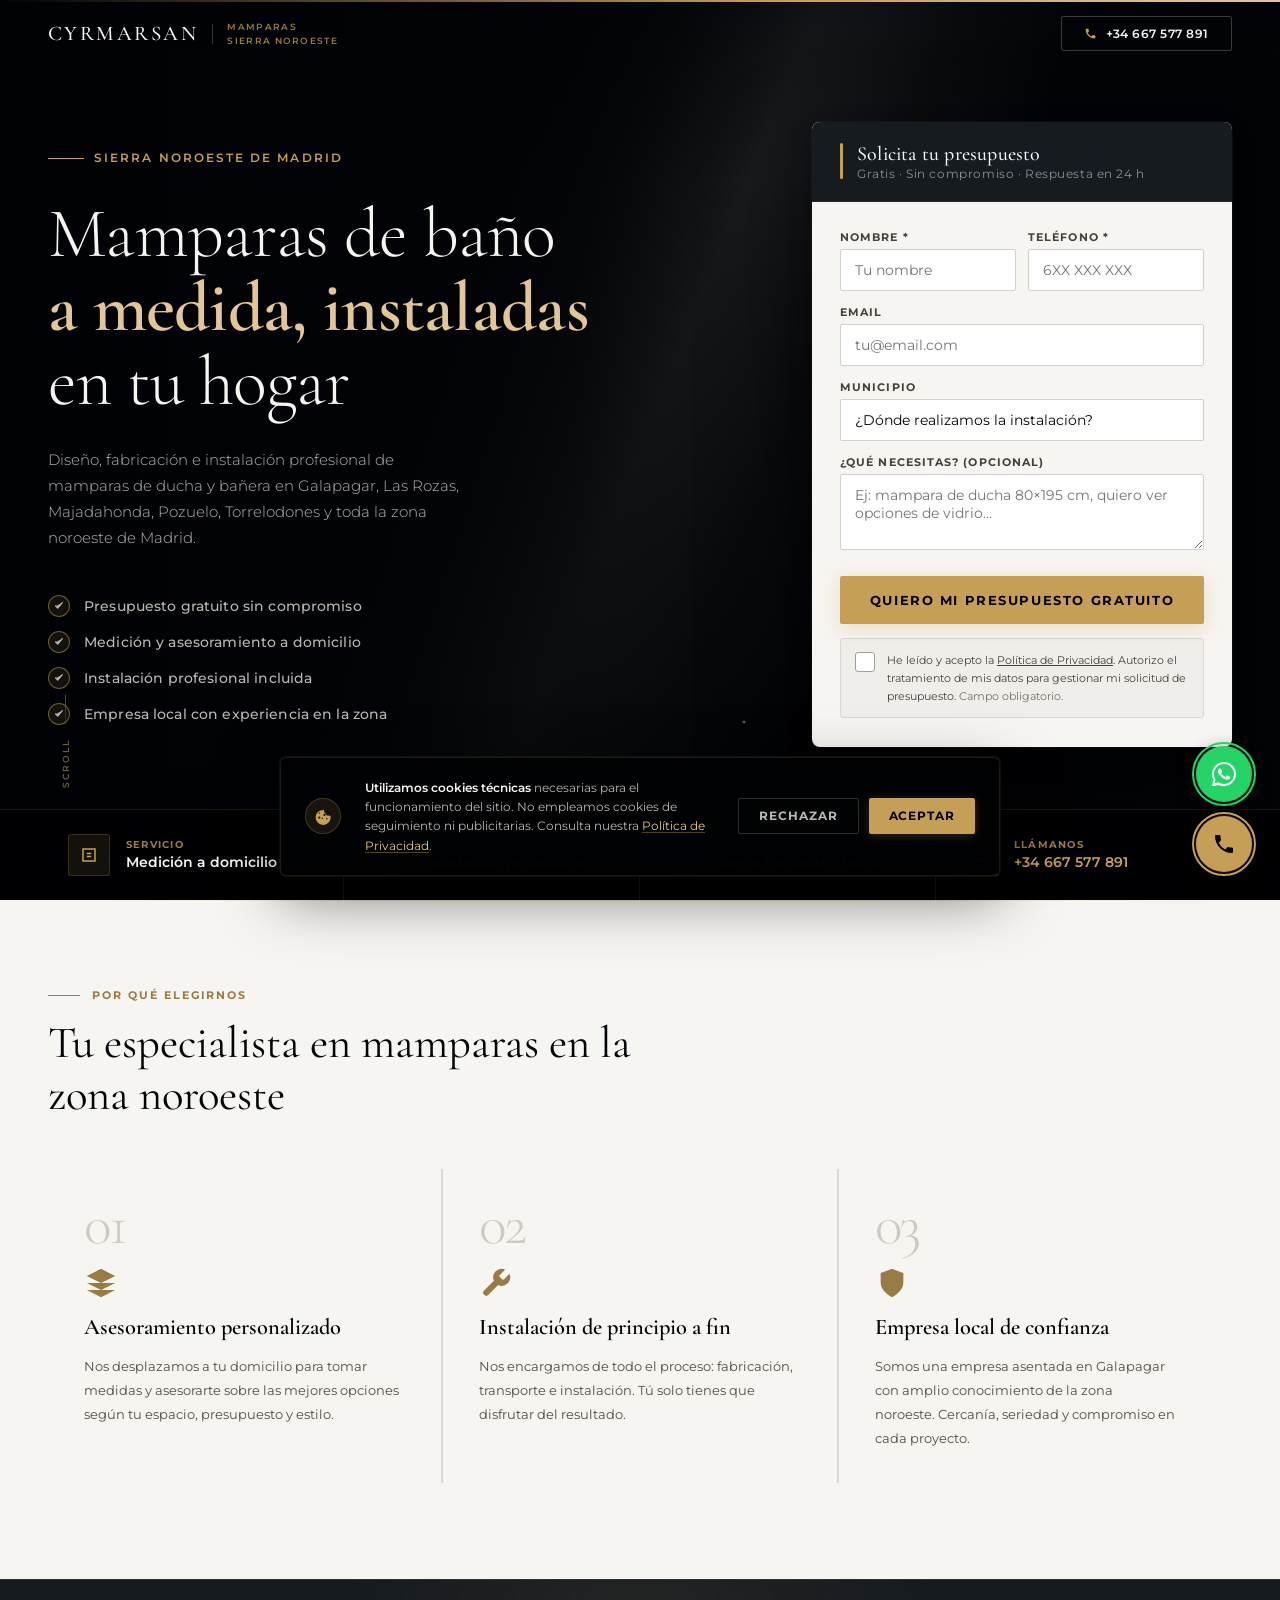
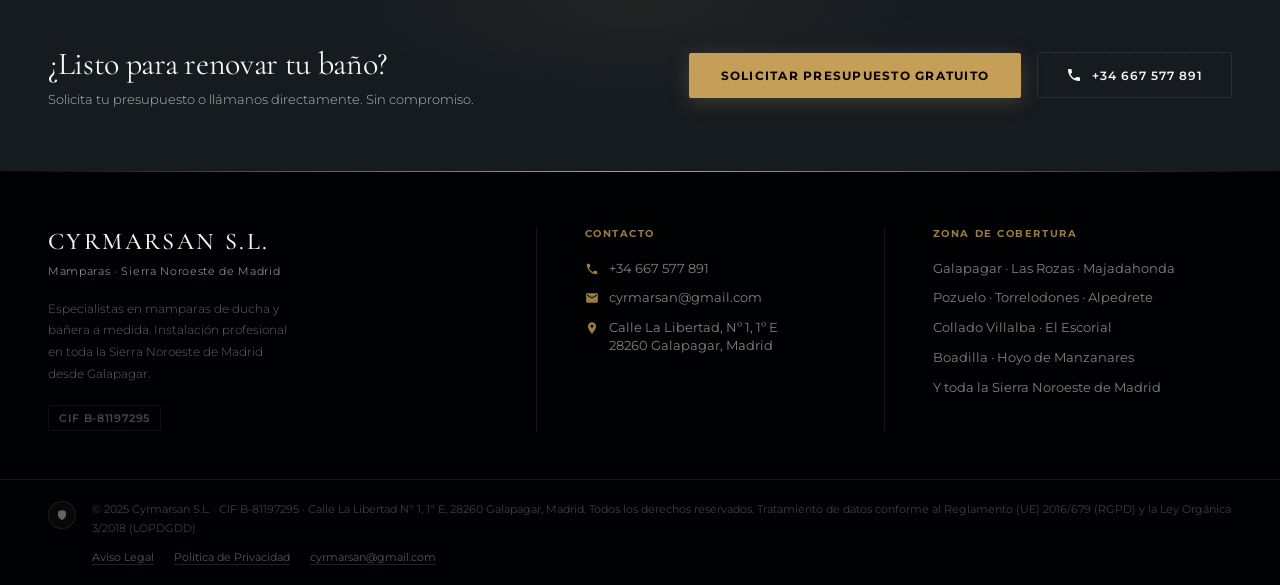
==== index.html @ c6d95125 "Setup GTM, GA4, gracias.html, SEO y RGPD" ====
<!DOCTYPE html>
<html lang="es">
<head>
  <meta charset="UTF-8" />
  <meta name="viewport" content="width=device-width, initial-scale=1.0" />
  <title>Mamparas Sierra Noroeste Madrid | Cyrmarsan S.L.</title>
  <meta name="description" content="Mamparas de ducha y baño a medida en la Sierra Noroeste de Madrid. Instalación profesional, presupuesto sin compromiso. Galapagar, Las Rozas, Majadahonda, Pozuelo." />
  <!-- Google Tag Manager -->
  <script>(function(w,d,s,l,i){w[l]=w[l]||[];w[l].push({'gtm.start':
  new Date().getTime(),event:'gtm.js'});var f=d.getElementsByTagName(s)[0],
  j=d.createElement(s),dl=l!='dataLayer'?'&l='+l:'';j.async=true;j.src=
  'https://www.googletagmanager.com/gtm.js?id='+i+dl;f.parentNode.insertBefore(j,f);
  })(window,document,'script','dataLayer','GTM-W7MDK8Z3');</script>
  <!-- End Google Tag Manager -->
  <link rel="preconnect" href="https://fonts.bunny.net" />
  <link href="https://fonts.bunny.net/css2?family=Cormorant+Garamond:wght@300;400;500;600;700&family=Montserrat:wght@300;400;500;600;700&display=swap" rel="stylesheet" />


  <style>
    *, *::before, *::after { box-sizing: border-box; margin: 0; padding: 0; }

    :root {
      --gold:       oklch(72% 0.10 80);
      --gold-light: oklch(84% 0.07 80);
      --gold-dim:   oklch(60% 0.08 80);
      --ink:        oklch(11% 0.012 250);
      --ink-mid:    oklch(22% 0.012 250);
      --cream:      oklch(97% 0.006 80);
      --muted:      oklch(78% 0.008 80);
      --line:       oklch(100% 0 0 / 0.09);
    }

    html { scroll-behavior: smooth; }

    body {
      font-family: 'Montserrat', sans-serif;
      background: var(--ink);
      color: var(--cream);
      min-height: 100vh;
      -webkit-font-smoothing: antialiased;
    }

    /* ─────────────────────────────
       HERO
    ───────────────────────────── */
    .hero {
      position: relative;
      min-height: 100vh;
      display: flex;
      flex-direction: column;
    }

    .hero-bg {
      position: absolute;
      inset: 0;
      background-image: url('https://images.unsplash.com/photo-1584622650111-993a426fbf0a?w=1920&q=90&auto=format&fit=crop');
      background-size: cover;
      background-position: center center;
      z-index: 0;
      animation: kenBurns 24s ease-in-out infinite alternate;
    }

    @keyframes kenBurns {
      0%   { transform: scale(1.10) translate(-2%, 1%); }
      50%  { transform: scale(1.14) translate(1.5%, -1.5%); }
      100% { transform: scale(1.07) translate(2%, 2%); }
    }

    /* Light sweep: sunlight catching glass */
    .hero-bg::after {
      content: '';
      position: absolute;
      inset: -20%;
      background: linear-gradient(
        112deg,
        transparent 0%,
        transparent 38%,
        oklch(98% 0.005 80 / 0.06) 44%,
        oklch(98% 0.005 80 / 0.20) 50%,
        oklch(98% 0.005 80 / 0.06) 56%,
        transparent 62%,
        transparent 100%
      );
      animation: lightSweep 9s cubic-bezier(0.4, 0, 0.6, 1) infinite;
      pointer-events: none;
    }

    @keyframes lightSweep {
      0%   { transform: translateX(-100%); opacity: 0; }
      8%   { opacity: 1; }
      65%  { opacity: 1; }
      85%  { transform: translateX(140%); opacity: 0; }
      100% { transform: translateX(140%); opacity: 0; }
    }

    .hero-overlay {
      position: absolute;
      inset: 0;
      background:
        linear-gradient(to right,
          oklch(8% 0.02 250 / 0.96) 0%,
          oklch(8% 0.02 250 / 0.78) 45%,
          oklch(8% 0.02 250 / 0.25) 75%,
          oklch(8% 0.02 250 / 0.10) 100%
        ),
        linear-gradient(to bottom,
          oklch(8% 0.02 250 / 0.40) 0%,
          transparent 20%,
          transparent 75%,
          oklch(8% 0.02 250 / 0.70) 100%
        );
      z-index: 1;
    }

    /* Shimmer particles — water/glass light dots */
    .hero-particles {
      position: absolute;
      inset: 0;
      z-index: 2;
      pointer-events: none;
      overflow: hidden;
    }

    .p {
      position: absolute;
      border-radius: 50%;
      background: radial-gradient(circle, oklch(92% 0.05 80 / 0.6) 0%, transparent 70%);
      animation: floatParticle var(--d) ease-in-out var(--dl) infinite;
    }

    @keyframes floatParticle {
      0%   { transform: translateY(20px) scale(0.5); opacity: 0; }
      25%  { opacity: 0.8; }
      75%  { opacity: 0.4; }
      100% { transform: translateY(-60px) scale(1.3); opacity: 0; }
    }

    /* Animated gold accent line top */
    .hero::before {
      content: '';
      position: absolute;
      top: 0; left: 0; right: 0;
      height: 2px;
      background: linear-gradient(to right, transparent, var(--gold) 30%, var(--gold-light) 50%, var(--gold) 70%, transparent);
      background-size: 200% 100%;
      z-index: 10;
      animation: goldShimmer 4s ease-in-out infinite;
    }

    @keyframes goldShimmer {
      0%   { background-position: 100% 0; }
      100% { background-position: -100% 0; }
    }

    .hero-main {
      position: relative;
      z-index: 2;
      flex: 1;
      display: flex;
      align-items: center;
      max-width: 1280px;
      width: 100%;
      margin: 0 auto;
      padding: 120px 48px 60px;
      gap: 72px;
    }

    /* ── LEFT COPY ── */
    .hero-copy { flex: 1; min-width: 0; }

    .eyebrow {
      display: inline-flex;
      align-items: center;
      gap: 10px;
      margin-bottom: 32px;
    }

    .eyebrow-line {
      width: 36px;
      height: 1px;
      background: var(--gold);
    }

    .eyebrow-text {
      font-size: 0.72rem;
      font-weight: 600;
      letter-spacing: 0.18em;
      text-transform: uppercase;
      color: var(--gold);
    }

    .hero-title {
      font-family: 'Cormorant Garamond', Georgia, serif;
      font-size: clamp(2.8rem, 5.5vw, 4.8rem);
      font-weight: 300;
      line-height: 1.05;
      letter-spacing: -0.01em;
      margin-bottom: 28px;
      text-wrap: pretty;
    }

    .hero-title strong {
      font-weight: 600;
      display: block;
      color: var(--gold-light);
    }

    .hero-subtitle {
      font-size: 0.93rem;
      font-weight: 300;
      color: var(--muted);
      line-height: 1.75;
      max-width: 420px;
      margin-bottom: 44px;
      text-wrap: pretty;
    }

    .hero-features {
      list-style: none;
      display: flex;
      flex-direction: column;
      gap: 14px;
    }

    .hero-features li {
      display: flex;
      align-items: center;
      gap: 14px;
      font-size: 0.85rem;
      font-weight: 500;
      color: var(--muted);
      letter-spacing: 0.01em;
    }

    .feature-mark {
      width: 22px; height: 22px;
      border-radius: 50%;
      border: 1px solid oklch(72% 0.10 80 / 0.5);
      background: oklch(72% 0.10 80 / 0.1);
      display: flex; align-items: center; justify-content: center;
      flex-shrink: 0;
    }

    .feature-mark svg {
      width: 10px; height: 10px;
      fill: var(--gold);
    }

    /* ── FORM CARD ── */
    .form-wrap {
      width: 420px;
      flex-shrink: 0;
    }

    .form-card {
      background: var(--cream);
      border-radius: 8px;
      color: var(--ink);
      overflow: hidden;
      box-shadow:
        0 0 0 1px oklch(50% 0 0 / 0.08),
        0 40px 100px oklch(0% 0 0 / 0.55),
        0 8px 24px oklch(0% 0 0 / 0.25);
    }

    .form-header {
      background: var(--ink-mid);
      padding: 20px 28px;
      border-bottom: 1px solid oklch(100% 0 0 / 0.08);
      display: flex;
      align-items: center;
      gap: 14px;
    }

    .form-header-accent {
      width: 3px;
      height: 36px;
      background: var(--gold);
      border-radius: 2px;
      flex-shrink: 0;
    }

    .form-header-text {}

    .form-card-title {
      font-family: 'Cormorant Garamond', serif;
      font-size: 1.25rem;
      font-weight: 500;
      color: var(--cream);
      letter-spacing: 0.01em;
    }

    .form-card-sub {
      font-size: 0.72rem;
      color: oklch(65% 0.01 80);
      font-weight: 400;
      letter-spacing: 0.05em;
      margin-top: 1px;
    }

    .form-body { padding: 28px 28px 24px; }

    .form-group { margin-bottom: 14px; }

    label {
      display: block;
      font-size: 0.68rem;
      font-weight: 700;
      color: oklch(38% 0.01 80);
      margin-bottom: 5px;
      letter-spacing: 0.1em;
      text-transform: uppercase;
    }

    input, select, textarea {
      width: 100%;
      padding: 11px 14px;
      border: 1px solid oklch(86% 0.005 80);
      border-radius: 2px;
      font-family: 'Montserrat', sans-serif;
      font-size: 0.88rem;
      color: var(--ink);
      background: #fff;
      transition: border-color 0.2s, box-shadow 0.2s;
      outline: none;
      -webkit-appearance: none;
    }

    input:focus, select:focus, textarea:focus {
      border-color: var(--gold-dim);
      box-shadow: 0 0 0 3px oklch(72% 0.10 80 / 0.12);
    }

    textarea { resize: vertical; min-height: 76px; }

    .form-row {
      display: grid;
      grid-template-columns: 1fr 1fr;
      gap: 12px;
    }

    .btn-submit {
      width: 100%;
      padding: 16px 24px;
      background: var(--gold);
      color: oklch(10% 0.02 80);
      font-family: 'Montserrat', sans-serif;
      font-size: 0.82rem;
      font-weight: 700;
      letter-spacing: 0.12em;
      text-transform: uppercase;
      border: none;
      border-radius: 2px;
      cursor: pointer;
      margin-top: 8px;
      transition: background 0.2s, transform 0.15s, box-shadow 0.2s;
      box-shadow: 0 4px 20px oklch(72% 0.10 80 / 0.30);
    }

    .btn-submit:hover {
      background: var(--gold-light);
      transform: translateY(-1px);
      box-shadow: 0 8px 32px oklch(72% 0.10 80 / 0.4);
    }

    .btn-submit:active { transform: none; }

    .form-legal {
      font-size: 0.67rem;
      color: oklch(55% 0.005 80);
      margin-top: 12px;
      line-height: 1.55;
      text-align: center;
    }

    .form-legal a { color: oklch(45% 0.01 80); text-decoration: underline; }

    /* Success state */
    .form-success { display: none; text-align: center; padding: 40px 20px; }
    .form-success.visible { display: block; }
    .form-form.hidden { display: none; }

    .success-icon {
      width: 52px; height: 52px;
      border-radius: 50%;
      background: oklch(72% 0.10 80 / 0.12);
      border: 1px solid var(--gold-dim);
      display: flex; align-items: center; justify-content: center;
      margin: 0 auto 16px;
      color: var(--gold);
      font-size: 22px;
    }

    .success-title {
      font-family: 'Cormorant Garamond', serif;
      font-size: 1.4rem;
      font-weight: 600;
      color: var(--ink);
      margin-bottom: 8px;
    }

    .success-body {
      font-size: 0.82rem;
      color: oklch(42% 0.01 80);
      line-height: 1.7;
    }

    /* ─────────────────────────────
       TRUST BAR
    ───────────────────────────── */
    .trust-bar {
      position: relative;
      z-index: 2;
      width: 100%;
      background: oklch(7% 0.015 250 / 0.92);
      border-top: 1px solid var(--line);
      backdrop-filter: blur(20px);
      -webkit-backdrop-filter: blur(20px);
    }

    .trust-inner {
      max-width: 1280px;
      margin: 0 auto;
      padding: 0 48px;
      display: grid;
      grid-template-columns: repeat(4, 1fr);
    }

    .trust-item {
      display: flex;
      align-items: center;
      gap: 16px;
      padding: 24px 20px;
      border-right: 1px solid var(--line);
      text-decoration: none;
      transition: background 0.25s;
      cursor: default;
    }

    a.trust-item { cursor: pointer; }
    .trust-item:last-child { border-right: none; }
    .trust-item:hover { background: oklch(100% 0 0 / 0.03); }

    .trust-icon-wrap {
      width: 42px; height: 42px;
      border-radius: 3px;
      background: oklch(72% 0.10 80 / 0.10);
      border: 1px solid oklch(72% 0.10 80 / 0.22);
      display: flex; align-items: center; justify-content: center;
      flex-shrink: 0;
    }

    .trust-icon-wrap svg { width: 18px; height: 18px; fill: var(--gold); }

    .trust-label {
      font-size: 0.65rem;
      font-weight: 700;
      letter-spacing: 0.12em;
      text-transform: uppercase;
      color: var(--gold-dim);
      margin-bottom: 3px;
    }

    .trust-value {
      font-size: 0.85rem;
      font-weight: 600;
      color: var(--cream);
      line-height: 1.3;
    }

    /* ─────────────────────────────
       WHY US SECTION
    ───────────────────────────── */
    .why {
      background: var(--cream);
      color: var(--ink);
      padding: 88px 48px 96px;
      position: relative;
    }

    .why::before {
      content: '';
      position: absolute;
      top: 0; left: 48px; right: 48px;
      height: 1px;
      background: linear-gradient(to right, transparent, oklch(72% 0.10 80 / 0.25) 30%, oklch(72% 0.10 80 / 0.25) 70%, transparent);
    }

    .why-inner {
      max-width: 1280px;
      margin: 0 auto;
    }

    .section-eyebrow {
      display: flex;
      align-items: center;
      gap: 12px;
      margin-bottom: 16px;
    }

    .section-eyebrow-line { width: 32px; height: 1px; background: var(--gold-dim); }

    .section-eyebrow-text {
      font-size: 0.68rem;
      font-weight: 700;
      letter-spacing: 0.18em;
      text-transform: uppercase;
      color: var(--gold-dim);
    }

    .section-title {
      font-family: 'Cormorant Garamond', serif;
      font-size: clamp(2rem, 3.5vw, 3rem);
      font-weight: 400;
      line-height: 1.15;
      color: var(--ink);
      max-width: 700px;
      margin-bottom: 48px;
      text-wrap: pretty;
    }

    .why-grid {
      display: grid;
      grid-template-columns: repeat(3, 1fr);
      gap: 2px;
      background: oklch(88% 0.005 80);
    }

    .why-card {
      background: var(--cream);
      padding: 40px 36px;
      transition: background 0.25s;
    }

    .why-card {
      background: var(--cream); padding: 32px 36px;
      transition: background 0.3s, transform 0.3s;
      position: relative; overflow: hidden;
    }

    .why-card::after {
      content: '';
      position: absolute; bottom: 0; left: 0; right: 0;
      height: 2px;
      background: linear-gradient(to right, var(--gold-dim), var(--gold));
      transform: scaleX(0);
      transform-origin: left;
      transition: transform 0.45s cubic-bezier(0.25, 0.46, 0.45, 0.94);
    }

    .why-card:hover::after { transform: scaleX(1); }
    .why-card:hover { background: oklch(98% 0.004 80); transform: translateY(-3px); }

    .why-number {
      font-family: 'Cormorant Garamond', serif;
      font-size: 3.6rem;
      font-weight: 300;
      color: oklch(84% 0.008 80);
      line-height: 0.85;
      margin-bottom: 16px;
      letter-spacing: -0.04em;
    }

    .why-card-icon {
      width: 34px; height: 34px;
      margin-bottom: 14px;
    }

    .why-card-icon svg { width: 100%; height: 100%; fill: var(--gold-dim); }

    .why-card-title {
      font-family: 'Cormorant Garamond', serif;
      font-size: 1.4rem;
      font-weight: 600;
      color: var(--ink);
      margin-bottom: 14px;
      line-height: 1.15;
    }

    .why-card-body {
      font-size: 0.84rem;
      font-weight: 400;
      color: oklch(42% 0.01 80);
      line-height: 1.8;
      text-wrap: pretty;
    }

    /* ─────────────────────────────
       CTA STRIP
    ───────────────────────────── */
    .cta-strip {
      background: var(--ink-mid);
      border-top: 1px solid var(--line);
      padding: 64px 48px;
      position: relative;
      overflow: hidden;
    }

    /* Subtle gold glow behind the section */
    .cta-strip::before {
      content: '';
      position: absolute;
      top: -80px; left: 50%;
      transform: translateX(-50%);
      width: 600px; height: 200px;
      background: radial-gradient(ellipse, oklch(72% 0.10 80 / 0.07) 0%, transparent 70%);
      pointer-events: none;
    }

    .cta-strip::after {
      content: '';
      position: absolute;
      inset: 0;
      background-image: radial-gradient(oklch(100% 0 0 / 0.028) 1px, transparent 1px);
      background-size: 28px 28px;
      pointer-events: none;
      z-index: 0;
    }

    .cta-strip-inner {
      position: relative; z-index: 1;
      max-width: 1280px;
      margin: 0 auto;
      display: flex;
      align-items: center;
      justify-content: space-between;
      gap: 40px;
      flex-wrap: wrap;
    }

    .cta-strip-text {}

    .cta-strip-title {
      font-family: 'Cormorant Garamond', serif;
      font-size: clamp(1.8rem, 2.5vw, 2.4rem);
      font-weight: 400;
      color: var(--cream);
      margin-bottom: 8px;
      letter-spacing: -0.01em;
    }

    .cta-strip-sub {
      font-size: 0.84rem;
      color: var(--muted);
      font-weight: 300;
    }

    .cta-strip-actions {
      display: flex;
      gap: 16px;
      flex-wrap: wrap;
      align-items: center;
    }

    .btn-primary {
      display: inline-flex;
      align-items: center;
      gap: 10px;
      padding: 15px 32px;
      background: var(--gold);
      color: oklch(10% 0.02 80);
      font-family: 'Montserrat', sans-serif;
      font-size: 0.78rem;
      font-weight: 700;
      letter-spacing: 0.1em;
      text-transform: uppercase;
      text-decoration: none;
      border-radius: 2px;
      transition: background 0.2s, transform 0.15s;
      box-shadow: 0 4px 20px oklch(72% 0.10 80 / 0.25);
    }

    .btn-primary:hover { background: var(--gold-light); transform: translateY(-1px); }

    .btn-ghost {
      display: inline-flex;
      align-items: center;
      gap: 10px;
      padding: 14px 28px;
      background: transparent;
      color: var(--cream);
      font-family: 'Montserrat', sans-serif;
      font-size: 0.78rem;
      font-weight: 600;
      letter-spacing: 0.08em;
      text-transform: uppercase;
      text-decoration: none;
      border: 1px solid var(--line);
      border-radius: 2px;
      transition: border-color 0.2s, color 0.2s;
    }

    .btn-ghost:hover { border-color: var(--gold-dim); color: var(--gold-light); }

    /* ─────────────────────────────
       FOOTER
    ───────────────────────────── */
    footer {
      background: oklch(6.5% 0.012 250);
      position: relative;
      overflow: hidden;
    }

    /* Gold top border */
    footer::before {
      content: '';
      position: absolute;
      top: 0; left: 0; right: 0;
      height: 1px;
      background: linear-gradient(to right,
        transparent 0%,
        oklch(72% 0.10 80 / 0.5) 20%,
        oklch(84% 0.07 80 / 0.8) 50%,
        oklch(72% 0.10 80 / 0.5) 80%,
        transparent 100%
      );
    }

    .footer-inner {
      max-width: 1280px;
      margin: 0 auto;
      position: relative;
    }

    /* Main footer body: 3 columns */
    .footer-main {
      display: grid;
      grid-template-columns: 1.4fr 1fr 1fr;
      gap: 0;
      padding: 56px 48px 48px;
      border-bottom: 1px solid var(--line);
    }

    .footer-col {
      padding-right: 48px;
    }

    .footer-col:last-child { padding-right: 0; }

    .footer-col + .footer-col {
      padding-left: 48px;
      border-left: 1px solid var(--line);
    }

    .footer-logo {
      font-family: 'Cormorant Garamond', serif;
      font-size: 1.5rem;
      font-weight: 500;
      color: var(--cream);
      letter-spacing: 0.1em;
      text-transform: uppercase;
      margin-bottom: 8px;
    }

    .footer-tagline {
      font-size: 0.71rem;
      color: var(--muted);
      font-weight: 300;
      letter-spacing: 0.06em;
      margin-bottom: 20px;
    }

    .footer-desc {
      font-size: 0.78rem;
      color: oklch(50% 0.006 80);
      font-weight: 300;
      line-height: 1.75;
      text-wrap: pretty;
      max-width: 260px;
    }

    .footer-col-label {
      font-size: 0.65rem;
      font-weight: 700;
      letter-spacing: 0.15em;
      text-transform: uppercase;
      color: var(--gold-dim);
      margin-bottom: 20px;
    }

    .footer-contact-list {
      list-style: none;
      display: flex;
      flex-direction: column;
      gap: 12px;
    }

    .footer-contact-list li {
      display: flex;
      align-items: flex-start;
      gap: 10px;
    }

    .footer-contact-list svg {
      width: 14px; height: 14px;
      fill: var(--gold-dim);
      flex-shrink: 0;
      margin-top: 2px;
    }

    .footer-contact-list a,
    .footer-contact-list span {
      font-size: 0.8rem;
      color: oklch(60% 0.006 80);
      text-decoration: none;
      font-weight: 400;
      transition: color 0.2s;
      line-height: 1.4;
    }

    .footer-contact-list a:hover { color: var(--gold-light); }

    .footer-cif {
      margin-top: 20px;
      display: inline-block;
      font-size: 0.68rem;
      font-weight: 600;
      letter-spacing: 0.06em;
      color: oklch(40% 0.005 80);
      padding: 5px 10px;
      border: 1px solid oklch(100% 0 0 / 0.06);
      border-radius: 2px;
    }

    /* Legal bar */
    .footer-legal-bar {
      padding: 20px 48px;
      display: flex;
      align-items: flex-start;
      gap: 16px;
    }

    .footer-legal-icon {
      width: 28px; height: 28px;
      border-radius: 50%;
      border: 1px solid oklch(100% 0 0 / 0.08);
      background: oklch(100% 0 0 / 0.03);
      display: flex; align-items: center; justify-content: center;
      flex-shrink: 0;
      margin-top: 1px;
    }

    .footer-legal-icon svg { width: 12px; height: 12px; fill: oklch(50% 0.005 80); }

    .footer-legal {
      font-size: 0.68rem;
      color: oklch(37% 0.005 80);
      line-height: 1.75;
      flex: 1;
    }

    .footer-legal a { color: oklch(48% 0.006 80); text-decoration: none; border-bottom: 1px solid oklch(100% 0 0 / 0.12); transition: color 0.2s, border-color 0.2s; }
    .footer-legal a:hover { color: var(--gold-dim); border-color: oklch(72% 0.10 80 / 0.3); }

    /* ── SCROLL REVEAL ── */
    .reveal {
      opacity: 0;
      transform: translateY(24px);
      transition: opacity 0.65s ease, transform 0.65s ease;
    }
    .reveal.visible { opacity: 1; transform: none; }

    /* ─────────────────────────────
       FLOATING BUTTONS
    ───────────────────────────── */
    .fab-group {
      position: fixed;
      bottom: 28px;
      right: 28px;
      display: flex;
      flex-direction: column;
      gap: 14px;
      z-index: 999;
    }

    .fab {
      width: 56px; height: 56px;
      border-radius: 50%;
      display: flex; align-items: center; justify-content: center;
      text-decoration: none;
      box-shadow: 0 4px 20px oklch(0% 0 0 / 0.4), 0 0 0 1px oklch(100% 0 0 / 0.1);
      transition: transform 0.2s, box-shadow 0.2s;
      position: relative;
    }

    .fab:hover { transform: scale(1.1) translateY(-2px); box-shadow: 0 10px 32px oklch(0% 0 0 / 0.45); }

    .fab-whatsapp { background: #25D366; }
    .fab-call     { background: var(--gold); }

    .fab svg { width: 24px; height: 24px; fill: white; }
    .fab-call svg { fill: oklch(10% 0.02 80); }

    .fab-tooltip {
      position: absolute;
      right: 68px;
      white-space: nowrap;
      background: oklch(10% 0.015 250 / 0.95);
      color: var(--cream);
      font-size: 0.72rem;
      font-weight: 600;
      letter-spacing: 0.04em;
      padding: 7px 12px;
      border-radius: 3px;
      border: 1px solid var(--line);
      opacity: 0;
      pointer-events: none;
      transition: opacity 0.2s;
    }

    .fab:hover .fab-tooltip { opacity: 1; }

    .fab-pulse::after, .fab-call-pulse::after {
      content: '';
      position: absolute;
      inset: -4px;
      border-radius: 50%;
      animation: fab-ring 2.5s ease-out infinite;
    }

    .fab-pulse::after { border: 2px solid #25D366; }
    .fab-call-pulse::after { border: 2px solid var(--gold); animation-delay: 0.8s; }

    @keyframes fab-ring {
      0%   { opacity: 0.7; transform: scale(1); }
      100% { opacity: 0;   transform: scale(1.65); }
    }

    /* ─────────────────────────────
       RESPONSIVE
    ───────────────────────────── */
    @media (max-width: 1024px) {
      .hero-main { gap: 48px; padding: 64px 32px 48px; }
      .form-wrap { width: 380px; }
      .footer-main { padding: 40px 32px 32px; gap: 0; }
      .footer-col { padding-right: 32px; }
      .footer-col + .footer-col { padding-left: 32px; }
      .footer-legal-bar { padding: 16px 32px; }
    }

    @media (max-width: 860px) {
      .hero-main {
        flex-direction: column;
        align-items: stretch;
        padding: 48px 24px 40px;
        gap: 40px;
      }

      .hero-overlay {
        background:
          linear-gradient(to bottom,
            oklch(8% 0.02 250 / 0.85) 0%,
            oklch(8% 0.02 250 / 0.72) 100%
          );
      }

      .hero-copy { text-align: center; }
      .eyebrow { justify-content: center; }
      .hero-subtitle { max-width: 100%; margin-left: auto; margin-right: auto; }
      .hero-features { width: max-content; max-width: 100%; margin-left: auto; margin-right: auto; align-items: flex-start; }
      .form-wrap { width: 100%; }
      .trust-inner { grid-template-columns: repeat(2, 1fr); padding: 0 24px; }
      .trust-item:nth-child(2) { border-right: none; }
      .trust-item:nth-child(3) { border-top: 1px solid var(--line); }
      .trust-item:nth-child(4) { border-top: 1px solid var(--line); border-right: none; }
      .why { padding: 64px 24px; }
      .why-grid { grid-template-columns: 1fr; }
      .cta-strip { padding: 40px 24px; }
      .cta-strip-inner { flex-direction: column; align-items: flex-start; }
      footer { padding: 0; }
      .footer-main { grid-template-columns: 1fr; padding: 40px 24px 32px; }
      .footer-col { padding-right: 0; padding-left: 0 !important; border-left: none !important; border-top: 1px solid var(--line); padding-top: 28px; }
      .footer-col:first-child { border-top: none; padding-top: 0; }
      .footer-legal-bar { padding: 16px 24px; }
      .footer-desc { max-width: 100%; }
    }

    @media (max-width: 480px) {
      .form-row { grid-template-columns: 1fr; }
      .trust-inner { grid-template-columns: 1fr; }
      .trust-item { border-right: none !important; border-top: 1px solid var(--line) !important; }
      .trust-item:first-child { border-top: none !important; }
      .cta-strip-actions { flex-direction: column; align-items: stretch; text-align: center; }
      .btn-primary, .btn-ghost { justify-content: center; }
      .btn-submit { font-size: 0.74rem; letter-spacing: 0.06em; padding: 15px 12px; }
    }

    /* ── CONSENT CHECKBOX ── */
    .form-consent {
      display: flex;
      align-items: flex-start;
      gap: 12px;
      margin-top: 14px;
      padding: 12px 14px;
      background: oklch(95% 0.005 80);
      border: 1px solid oklch(88% 0.005 80);
      border-radius: 3px;
      cursor: pointer;
      transition: background 0.2s, border-color 0.2s;
      user-select: none;
    }

    .form-consent:hover {
      background: oklch(93% 0.006 80);
      border-color: oklch(82% 0.008 80);
    }

    .form-consent:has(input:checked) {
      background: oklch(72% 0.10 80 / 0.08);
      border-color: oklch(72% 0.10 80 / 0.35);
    }

    .form-consent input[type="checkbox"] {
      appearance: none;
      -webkit-appearance: none;
      width: 20px;
      height: 20px;
      min-width: 20px;
      max-width: 20px;
      padding: 0;
      margin: 0;
      margin-top: 1px;
      border: 1.5px solid oklch(70% 0.01 80);
      border-radius: 3px;
      background: #fff;
      cursor: pointer;
      position: relative;
      display: inline-block;
      box-sizing: border-box;
      transition: background 0.2s, border-color 0.2s, transform 0.12s;
      flex-shrink: 0;
    }

    .form-consent input[type="checkbox"]:hover {
      border-color: var(--gold-dim);
      transform: scale(1.05);
    }

    .form-consent input[type="checkbox"]:checked {
      background: var(--gold);
      border-color: var(--gold);
    }

    .form-consent input[type="checkbox"]:checked::after {
      content: '';
      position: absolute;
      left: 5px;
      top: 1px;
      width: 6px;
      height: 11px;
      border: solid oklch(10% 0.02 80);
      border-width: 0 2px 2px 0;
      transform: rotate(45deg);
      animation: checkPop 0.25s cubic-bezier(0.175, 0.885, 0.32, 1.275);
    }

    @keyframes checkPop {
      0%   { transform: rotate(45deg) scale(0); opacity: 0; }
      60%  { transform: rotate(45deg) scale(1.15); opacity: 1; }
      100% { transform: rotate(45deg) scale(1); opacity: 1; }
    }

    .form-consent input[type="checkbox"]:focus-visible {
      outline: none;
      box-shadow: 0 0 0 3px oklch(72% 0.10 80 / 0.3);
    }

    .form-consent.error {
      border-color: oklch(60% 0.18 25);
      background: oklch(95% 0.02 25);
      animation: shake 0.4s cubic-bezier(0.36, 0.07, 0.19, 0.97);
    }

    .form-consent.error input[type="checkbox"] {
      border-color: oklch(60% 0.18 25);
    }

    @keyframes shake {
      10%, 90% { transform: translateX(-1px); }
      20%, 80% { transform: translateX(2px); }
      30%, 50%, 70% { transform: translateX(-3px); }
      40%, 60% { transform: translateX(3px); }
    }

    .form-consent span {
      font-size: 0.71rem;
      color: oklch(38% 0.01 80);
      line-height: 1.6;
      text-transform: none;
      letter-spacing: normal;
      font-weight: 400;
    }

    .form-consent a { color: oklch(38% 0.01 80); text-decoration: underline; }

    .form-consent em {
      font-style: normal;
      color: oklch(55% 0.01 80);
    }

    /* ── MODALS ── */
    .modal-backdrop {
      display: none;
      position: fixed;
      inset: 0;
      background: oklch(5% 0 0 / 0.82);
      z-index: 2000;
      align-items: flex-start;
      justify-content: center;
      padding: 40px 20px;
      overflow-y: auto;
    }

    .modal-backdrop.open { display: flex; }

    .modal-box {
      background: oklch(97% 0.006 80);
      color: var(--ink);
      border-radius: 4px;
      max-width: 720px;
      width: 100%;
      box-shadow: 0 32px 80px oklch(0% 0 0 / 0.55);
      position: relative;
      overflow: hidden;
    }

    .modal-header {
      background: var(--ink-mid);
      padding: 20px 28px;
      display: flex;
      align-items: center;
      justify-content: space-between;
      border-bottom: 1px solid oklch(100% 0 0 / 0.08);
    }

    .modal-title {
      font-family: 'Cormorant Garamond', serif;
      font-size: 1.2rem;
      font-weight: 500;
      color: var(--cream);
      letter-spacing: 0.02em;
    }

    .modal-close {
      width: 32px; height: 32px;
      background: oklch(100% 0 0 / 0.06);
      border: 1px solid oklch(100% 0 0 / 0.1);
      border-radius: 50%;
      color: var(--muted);
      font-size: 1.1rem;
      line-height: 1;
      cursor: pointer;
      display: flex; align-items: center; justify-content: center;
      transition: background 0.2s;
    }

    .modal-close:hover { background: oklch(100% 0 0 / 0.12); color: var(--cream); }

    .modal-body {
      padding: 32px 28px 36px;
      max-height: 70vh;
      overflow-y: auto;
    }

    .modal-body h3 {
      font-family: 'Cormorant Garamond', serif;
      font-size: 1.05rem;
      font-weight: 600;
      color: var(--ink);
      margin: 22px 0 8px;
      padding-bottom: 5px;
      border-bottom: 1px solid oklch(88% 0.005 80);
    }

    .modal-body h3:first-child { margin-top: 0; }

    .modal-body p, .modal-body li {
      font-size: 0.82rem;
      color: oklch(35% 0.008 80);
      line-height: 1.8;
      text-wrap: pretty;
    }

    .modal-body ul {
      padding-left: 18px;
      margin: 6px 0;
    }

    .modal-body a { color: oklch(40% 0.01 80); }

    .modal-section-tag {
      display: inline-block;
      font-size: 0.62rem;
      font-weight: 700;
      letter-spacing: 0.12em;
      text-transform: uppercase;
      color: var(--gold-dim);
      margin-bottom: 16px;
    }

    /* ── FOOTER LEGAL LINKS ── */
    .footer-legal-links {
      display: flex;
      gap: 20px;
      flex-wrap: wrap;
      margin-top: 12px;
    }

    .footer-legal-links a {
      font-size: 0.70rem;
      color: oklch(45% 0.006 80);
      text-decoration: none;
      border-bottom: 1px solid oklch(100% 0 0 / 0.12);
      transition: color 0.2s;
    }

    .footer-legal-links a:hover { color: var(--gold-dim); }


    /* ─────────────────────────────
       SITE NAV
    ───────────────────────────── */
    .site-nav {
      position: fixed;
      top: 0; left: 0; right: 0;
      z-index: 200;
      height: 68px;
      display: flex;
      align-items: center;
      padding: 0 48px;
      transition: background 0.5s, border-color 0.5s, box-shadow 0.5s;
      border-bottom: 1px solid transparent;
    }

    .site-nav.scrolled {
      background: oklch(8% 0.02 250 / 0.97);
      backdrop-filter: blur(20px);
      -webkit-backdrop-filter: blur(20px);
      border-bottom-color: oklch(100% 0 0 / 0.08);
      box-shadow: 0 4px 40px oklch(0% 0 0 / 0.35);
    }

    .nav-brand {
      display: flex;
      align-items: center;
      gap: 14px;
      text-decoration: none;
    }

    .nav-logo {
      font-family: 'Cormorant Garamond', serif;
      font-size: 1.3rem;
      font-weight: 500;
      color: var(--cream);
      letter-spacing: 0.12em;
      text-transform: uppercase;
    }

    .nav-sep {
      width: 1px;
      height: 20px;
      background: oklch(100% 0 0 / 0.2);
    }

    .nav-tagline {
      font-family: 'Montserrat', sans-serif;
      font-size: 0.58rem;
      font-weight: 600;
      letter-spacing: 0.14em;
      text-transform: uppercase;
      color: var(--gold-dim);
      line-height: 1.45;
    }

    .nav-spacer { flex: 1; }

    .nav-cta {
      display: inline-flex;
      align-items: center;
      gap: 9px;
      color: var(--cream);
      text-decoration: none;
      font-family: 'Montserrat', sans-serif;
      font-size: 0.78rem;
      font-weight: 600;
      letter-spacing: 0.04em;
      padding: 9px 22px;
      border: 1px solid oklch(100% 0 0 / 0.22);
      border-radius: 2px;
      transition: border-color 0.2s, color 0.2s, background 0.2s;
    }

    .nav-cta:hover {
      border-color: var(--gold-dim);
      color: var(--gold-light);
      background: oklch(72% 0.10 80 / 0.08);
    }

    .nav-cta svg { width: 13px; height: 13px; fill: var(--gold); flex-shrink: 0; }

    /* ─────────────────────────────
       HERO SCROLL HINT
    ───────────────────────────── */
    .hero-scroll-hint {
      position: absolute;
      bottom: 112px;
      left: 60px;
      z-index: 3;
      display: flex;
      flex-direction: column;
      align-items: center;
      gap: 8px;
      opacity: 0;
      animation: scrollFadeIn 1s ease 2s forwards, scrollBob 3.5s ease-in-out 3s infinite;
      pointer-events: none;
      transition: opacity 0.5s;
    }

    .hero-scroll-line {
      width: 1px;
      height: 36px;
      background: linear-gradient(to bottom, var(--gold-dim), transparent);
    }

    .hero-scroll-text {
      font-size: 0.58rem;
      font-weight: 600;
      letter-spacing: 0.22em;
      text-transform: uppercase;
      color: oklch(65% 0.06 80);
      writing-mode: vertical-rl;
      transform: rotate(180deg);
    }

    @keyframes scrollFadeIn { to { opacity: 0.65; } }
    @keyframes scrollBob {
      0%, 100% { transform: translateY(0); }
      50% { transform: translateY(7px); }
    }

    @media (max-width: 860px) {
      .site-nav { padding: 0 24px; }
      .nav-sep, .nav-tagline { display: none; }
      .hero-scroll-hint { display: none; }
    }

    @media (max-width: 1024px) {
      .hero-main { padding: 100px 32px 48px; }
    }


    /* ─────────────────────────────
       COOKIE BANNER
    ───────────────────────────── */
    .cookie-banner {
      position: fixed;
      bottom: 24px;
      left: 24px;
      right: 24px;
      max-width: 720px;
      margin: 0 auto;
      background: oklch(8% 0.015 250 / 0.97);
      backdrop-filter: blur(24px);
      -webkit-backdrop-filter: blur(24px);
      border: 1px solid oklch(100% 0 0 / 0.1);
      border-radius: 6px;
      padding: 20px 24px;
      display: none;
      align-items: center;
      gap: 24px;
      z-index: 1500;
      box-shadow: 0 20px 60px oklch(0% 0 0 / 0.5), 0 0 0 1px oklch(72% 0.10 80 / 0.1);
      transform: translateY(20px);
      opacity: 0;
      transition: transform 0.5s cubic-bezier(0.25, 0.46, 0.45, 0.94), opacity 0.5s;
    }

    .cookie-banner.visible {
      display: flex;
      opacity: 1;
      transform: translateY(0);
    }

    .cookie-icon {
      width: 36px;
      height: 36px;
      flex-shrink: 0;
      background: oklch(72% 0.10 80 / 0.12);
      border: 1px solid oklch(72% 0.10 80 / 0.25);
      border-radius: 50%;
      display: flex;
      align-items: center;
      justify-content: center;
    }

    .cookie-icon svg { width: 18px; height: 18px; fill: var(--gold); }

    .cookie-text {
      flex: 1;
      font-size: 0.78rem;
      color: var(--muted);
      line-height: 1.55;
      min-width: 0;
    }

    .cookie-text strong {
      color: var(--cream);
      font-weight: 600;
    }

    .cookie-text a {
      color: var(--gold-light);
      text-decoration: underline;
      text-decoration-color: oklch(72% 0.10 80 / 0.4);
      text-underline-offset: 2px;
      transition: text-decoration-color 0.2s;
    }

    .cookie-text a:hover { text-decoration-color: var(--gold); }

    .cookie-actions {
      display: flex;
      gap: 10px;
      flex-shrink: 0;
    }

    .cookie-btn {
      padding: 10px 20px;
      border-radius: 2px;
      font-family: 'Montserrat', sans-serif;
      font-size: 0.72rem;
      font-weight: 700;
      letter-spacing: 0.08em;
      text-transform: uppercase;
      cursor: pointer;
      border: none;
      transition: background 0.2s, transform 0.15s, color 0.2s, border-color 0.2s;
      white-space: nowrap;
    }

    .cookie-btn-accept {
      background: var(--gold);
      color: oklch(10% 0.02 80);
      box-shadow: 0 2px 12px oklch(72% 0.10 80 / 0.25);
    }

    .cookie-btn-accept:hover {
      background: var(--gold-light);
      transform: translateY(-1px);
      box-shadow: 0 4px 18px oklch(72% 0.10 80 / 0.35);
    }

    .cookie-btn-reject {
      background: transparent;
      color: var(--muted);
      border: 1px solid oklch(100% 0 0 / 0.18);
    }

    .cookie-btn-reject:hover {
      border-color: oklch(100% 0 0 / 0.3);
      color: var(--cream);
    }

    @media (max-width: 720px) {
      .cookie-banner {
        bottom: 16px;
        left: 16px;
        right: 16px;
        padding: 18px 20px;
        flex-direction: column;
        align-items: flex-start;
        gap: 16px;
      }
      .cookie-icon { display: none; }
      .cookie-actions { width: 100%; }
      .cookie-btn { flex: 1; padding: 12px 16px; }
    }

  </style>
</head>
<body>
<!-- Google Tag Manager (noscript) -->
<noscript><iframe src="https://www.googletagmanager.com/ns.html?id=GTM-W7MDK8Z3"
height="0" width="0" style="display:none;visibility:hidden"></iframe></noscript>
<!-- End Google Tag Manager (noscript) -->
<nav class="site-nav" id="siteNav">
  <a href="#" class="nav-brand">
    <span class="nav-logo">Cyrmarsan</span>
    <span class="nav-sep"></span>
    <span class="nav-tagline">Mamparas<br>Sierra Noroeste</span>
  </a>
  <div class="nav-spacer"></div>
  <a href="tel:+34667577891" class="nav-cta">
    <svg viewBox="0 0 24 24"><path d="M6.62 10.79a15.053 15.053 0 0 0 6.59 6.59l2.2-2.2a1 1 0 0 1 1.01-.24c1.12.37 2.33.57 3.58.57a1 1 0 0 1 1 1V20a1 1 0 0 1-1 1C10.61 21 3 13.39 3 4a1 1 0 0 1 1-1h3.5a1 1 0 0 1 1 1c0 1.25.2 2.45.57 3.58a1 1 0 0 1-.25 1.01l-2.2 2.2z"/></svg>
    +34&nbsp;667&nbsp;577&nbsp;891
  </a>
</nav>

<!-- ── HERO ── -->
<section class="hero">
  <div class="hero-bg" id="heroBg"></div>
  <div class="hero-overlay"></div>

  <!-- Shimmer particles -->
  <div class="hero-particles" id="heroParticles"></div>

  <div class="hero-main">
    <!-- Left copy -->
    <div class="hero-copy">
      <div class="eyebrow">
        <span class="eyebrow-line"></span>
        <span class="eyebrow-text">Sierra Noroeste de Madrid</span>
      </div>

      <h1 class="hero-title">
        Mamparas de baño<br />
        <strong>a medida, instaladas</strong>
        en tu hogar
      </h1>

      <p class="hero-subtitle">
        Diseño, fabricación e instalación profesional de mamparas de ducha y bañera en Galapagar, Las Rozas, Majadahonda, Pozuelo, Torrelodones y toda la zona noroeste de Madrid.
      </p>

      <ul class="hero-features">
        <li>
          <span class="feature-mark">
            <svg viewBox="0 0 12 12"><path d="M10 2L4.5 8.5 2 6"/><polyline points="10,2 4.5,8.5 2,6" stroke="currentColor" stroke-width="1.5" fill="none" stroke-linecap="round" stroke-linejoin="round"/></svg>
          </span>
          Presupuesto gratuito sin compromiso
        </li>
        <li>
          <span class="feature-mark">
            <svg viewBox="0 0 12 12"><path d="M10 2L4.5 8.5 2 6"/><polyline points="10,2 4.5,8.5 2,6" stroke="currentColor" stroke-width="1.5" fill="none" stroke-linecap="round" stroke-linejoin="round"/></svg>
          </span>
          Medición y asesoramiento a domicilio
        </li>
        <li>
          <span class="feature-mark">
            <svg viewBox="0 0 12 12"><path d="M10 2L4.5 8.5 2 6"/><polyline points="10,2 4.5,8.5 2,6" stroke="currentColor" stroke-width="1.5" fill="none" stroke-linecap="round" stroke-linejoin="round"/></svg>
          </span>
          Instalación profesional incluida
        </li>
        <li>
          <span class="feature-mark">
            <svg viewBox="0 0 12 12"><path d="M10 2L4.5 8.5 2 6"/><polyline points="10,2 4.5,8.5 2,6" stroke="currentColor" stroke-width="1.5" fill="none" stroke-linecap="round" stroke-linejoin="round"/></svg>
          </span>
          Empresa local con experiencia en la zona
        </li>
      </ul>
    </div>

    <!-- Right: Lead form -->
    <div class="form-wrap">
      <div class="form-card">
        <div class="form-header">
          <div class="form-header-accent"></div>
          <div class="form-header-text">
            <p class="form-card-title">Solicita tu presupuesto</p>
            <p class="form-card-sub">Gratis · Sin compromiso · Respuesta en 24 h</p>
          </div>
        </div>

        <div class="form-body">
          <!-- Success -->
          <div class="form-success" id="formSuccess">
            <div class="success-icon">✓</div>
            <p class="success-title">¡Solicitud recibida!</p>
            <p class="success-body">
              Nos pondremos en contacto contigo en menos de 24 horas con tu presupuesto personalizado.<br /><br />
              ¿Prefieres llamarnos ahora?<br />
              <strong><a href="tel:+34667577891" style="color: var(--gold-dim);">+34 667 577 891</a></strong>
            </p>
          </div>

          <!-- Form -->
          <form id="leadForm" class="form-form" action="https://formspree.io/f/myklwwzq" method="POST">
            <div class="form-row">
              <div class="form-group">
                <label for="nombre">Nombre *</label>
                <input type="text" id="nombre" name="nombre" placeholder="Tu nombre" required autocomplete="given-name" />
              </div>
              <div class="form-group">
                <label for="telefono">Teléfono *</label>
                <input type="tel" id="telefono" name="telefono" placeholder="6XX XXX XXX" required autocomplete="tel" />
              </div>
            </div>

            <div class="form-group">
              <label for="email">Email</label>
              <input type="email" id="email" name="email" placeholder="tu@email.com" autocomplete="email" />
            </div>

            <div class="form-group">
              <label for="municipio">Municipio</label>
              <select id="municipio" name="municipio">
                <option value="">¿Dónde realizamos la instalación?</option>
                <option>Galapagar</option>
                <option>Las Rozas</option>
                <option>Majadahonda</option>
                <option>Pozuelo de Alarcón</option>
                <option>Torrelodones</option>
                <option>Collado Villalba</option>
                <option>Alpedrete</option>
                <option>El Escorial</option>
                <option>Otro municipio</option>
              </select>
            </div>

            <div class="form-group">
              <label for="mensaje">¿Qué necesitas? (opcional)</label>
              <textarea id="mensaje" name="mensaje" placeholder="Ej: mampara de ducha 80×195 cm, quiero ver opciones de vidrio…"></textarea>
            </div>

            <input type="hidden" name="_subject" value="Nueva solicitud de presupuesto mampara" />
            <input type="hidden" name="origen" value="Landing Sierranoroeste" />

            <button type="submit" class="btn-submit">Quiero mi presupuesto gratuito</button>

            <label class="form-consent">
              <input type="checkbox" name="rgpd_consent" id="rgpdConsent" required />
              <span>He leído y acepto la <a href="#" onclick="openModal('privacidadModal');return false;">Política de Privacidad</a>. Autorizo el tratamiento de mis datos para gestionar mi solicitud de presupuesto. <em>Campo obligatorio.</em></span>
            </label>
          </form>
        </div>
      </div>
    </div>
  </div>

  <!-- Scroll hint -->
  <div class="hero-scroll-hint" id="scrollHint">
    <div class="hero-scroll-line"></div>
    <span class="hero-scroll-text">Scroll</span>
  </div>

  <!-- Trust bar -->
  <div class="trust-bar">
    <div class="trust-inner">
      <div class="trust-item">
        <div class="trust-icon-wrap">
          <svg viewBox="0 0 24 24"><path d="M3 3h2v18H3zm16 0H5v2h14v14H5v2h16V3zM9 9h6v2H9zm0 4h6v2H9z"/></svg>
        </div>
        <div>
          <div class="trust-label">Servicio</div>
          <div class="trust-value">Medición a domicilio</div>
        </div>
      </div>
      <div class="trust-item">
        <div class="trust-icon-wrap">
          <svg viewBox="0 0 24 24"><path d="M13.78 15.3 19.78 9.3 18.37 7.88 13.78 12.47 11.62 10.31 10.2 11.72 13.78 15.3M12 2C10.07 2 8.22 2.6 6.69 3.69L5.27 2.27C4.27 1.27 2.72 1.53 2.05 2.72L2 2.78V2.8C1.73 3.34 1.73 4 2 4.55L3.27 7.09A9.92 9.92 0 0 0 2 12C2 17.5 6.5 22 12 22S22 17.5 22 12 17.5 2 12 2M12 20A8 8 0 0 1 4 12C4 7.58 7.58 4 12 4S20 7.58 20 12 16.42 20 12 20Z"/></svg>
        </div>
        <div>
          <div class="trust-label">Incluido</div>
          <div class="trust-value">Instalación profesional</div>
        </div>
      </div>
      <div class="trust-item">
        <div class="trust-icon-wrap">
          <svg viewBox="0 0 24 24"><path d="M12 2C8.13 2 5 5.13 5 9c0 5.25 7 13 7 13s7-7.75 7-13c0-3.87-3.13-7-7-7zm0 9.5c-1.38 0-2.5-1.12-2.5-2.5s1.12-2.5 2.5-2.5 2.5 1.12 2.5 2.5-1.12 2.5-2.5 2.5z"/></svg>
        </div>
        <div>
          <div class="trust-label">Cobertura</div>
          <div class="trust-value">Sierra Noroeste Madrid</div>
        </div>
      </div>
      <a href="tel:+34667577891" class="trust-item">
        <div class="trust-icon-wrap" style="background: oklch(72% 0.10 80 / 0.18); border-color: oklch(72% 0.10 80 / 0.40);">
          <svg viewBox="0 0 24 24"><path d="M6.62 10.79a15.053 15.053 0 0 0 6.59 6.59l2.2-2.2a1 1 0 0 1 1.01-.24c1.12.37 2.33.57 3.58.57a1 1 0 0 1 1 1V20a1 1 0 0 1-1 1C10.61 21 3 13.39 3 4a1 1 0 0 1 1-1h3.5a1 1 0 0 1 1 1c0 1.25.2 2.45.57 3.58a1 1 0 0 1-.25 1.01l-2.2 2.2z"/></svg>
        </div>
        <div>
          <div class="trust-label">Llámanos</div>
          <div class="trust-value" style="color: var(--gold);">+34 667 577 891</div>
        </div>
      </a>
    </div>
  </div>
</section>

<!-- ── WHY US ── -->
<section class="why">
  <div class="why-inner">
    <div class="section-eyebrow reveal">
      <span class="section-eyebrow-line"></span>
      <span class="section-eyebrow-text">Por qué elegirnos</span>
    </div>
    <h2 class="section-title reveal">Tu especialista en mamparas en la zona noroeste</h2>

    <div class="why-grid">
      <div class="why-card reveal" style="transition-delay:0.05s">
        <div class="why-number">01</div>
        <div class="why-card-icon">
          <svg viewBox="0 0 24 24"><path d="M12 2L2 7l10 5 10-5-10-5zM2 17l10 5 10-5M2 12l10 5 10-5"/></svg>
        </div>
        <h3 class="why-card-title">Asesoramiento personalizado</h3>
        <p class="why-card-body">
          Nos desplazamos a tu domicilio para tomar medidas y asesorarte sobre las mejores opciones según tu espacio, presupuesto y estilo.
        </p>
      </div>
      <div class="why-card reveal" style="transition-delay:0.13s">
        <div class="why-number">02</div>
        <div class="why-card-icon">
          <svg viewBox="0 0 24 24"><path d="M14.7 6.3a1 1 0 0 0 0 1.4l1.6 1.6a1 1 0 0 0 1.4 0l3.77-3.77a6 6 0 0 1-7.94 7.94l-6.91 6.91a2.12 2.12 0 0 1-3-3l6.91-6.91a6 6 0 0 1 7.94-7.94l-3.76 3.76z"/></svg>
        </div>
        <h3 class="why-card-title">Instalación de principio a fin</h3>
        <p class="why-card-body">
          Nos encargamos de todo el proceso: fabricación, transporte e instalación. Tú solo tienes que disfrutar del resultado.
        </p>
      </div>
      <div class="why-card reveal" style="transition-delay:0.21s">
        <div class="why-number">03</div>
        <div class="why-card-icon">
          <svg viewBox="0 0 24 24"><path d="M12 22s8-4 8-10V5l-8-3-8 3v7c0 6 8 10 8 10z"/></svg>
        </div>
        <h3 class="why-card-title">Empresa local de confianza</h3>
        <p class="why-card-body">
          Somos una empresa asentada en Galapagar con amplio conocimiento de la zona noroeste. Cercanía, seriedad y compromiso en cada proyecto.
        </p>
      </div>
    </div>
  </div>
</section>

<!-- ── CTA STRIP ── -->
<div class="cta-strip">
  <div class="cta-strip-inner reveal">
    <div class="cta-strip-text">
      <h3 class="cta-strip-title">¿Listo para renovar tu baño?</h3>
      <p class="cta-strip-sub">Solicita tu presupuesto o llámanos directamente. Sin compromiso.</p>
    </div>
    <div class="cta-strip-actions">
      <a href="#leadForm" class="btn-primary" onclick="document.getElementById('nombre').focus()">
        Solicitar presupuesto gratuito
      </a>
      <a href="tel:+34667577891" class="btn-ghost">
        <svg width="16" height="16" viewBox="0 0 24 24" fill="currentColor"><path d="M6.62 10.79a15.053 15.053 0 0 0 6.59 6.59l2.2-2.2a1 1 0 0 1 1.01-.24c1.12.37 2.33.57 3.58.57a1 1 0 0 1 1 1V20a1 1 0 0 1-1 1C10.61 21 3 13.39 3 4a1 1 0 0 1 1-1h3.5a1 1 0 0 1 1 1c0 1.25.2 2.45.57 3.58a1 1 0 0 1-.25 1.01l-2.2 2.2z"/></svg>
        +34 667 577 891
      </a>
    </div>
  </div>
</div>

<!-- ── FLOATING BUTTONS ── -->
<div class="fab-group">
  <a href="https://wa.me/34667577891?text=Hola%2C%20me%20interesa%20un%20presupuesto%20para%20una%20mampara" target="_blank" rel="noopener" class="fab fab-whatsapp fab-pulse" aria-label="WhatsApp">
    <span class="fab-tooltip">Escríbenos por WhatsApp</span>
    <svg viewBox="0 0 24 24"><path d="M17.472 14.382c-.297-.149-1.758-.867-2.03-.967-.273-.099-.471-.148-.67.15-.197.297-.767.966-.94 1.164-.173.199-.347.223-.644.075-.297-.15-1.255-.463-2.39-1.475-.883-.788-1.48-1.761-1.653-2.059-.173-.297-.018-.458.13-.606.134-.133.298-.347.446-.52.149-.174.198-.298.298-.497.099-.198.05-.371-.025-.52-.075-.149-.669-1.612-.916-2.207-.242-.579-.487-.5-.669-.51-.173-.008-.371-.01-.57-.01-.198 0-.52.074-.792.372-.272.297-1.04 1.016-1.04 2.479 0 1.462 1.065 2.875 1.213 3.074.149.198 2.096 3.2 5.077 4.487.709.306 1.262.489 1.694.625.712.227 1.36.195 1.871.118.571-.085 1.758-.719 2.006-1.413.248-.694.248-1.289.173-1.413-.074-.124-.272-.198-.57-.347z"/><path d="M12 0C5.373 0 0 5.373 0 12c0 2.126.558 4.121 1.533 5.851L.057 23.428a.75.75 0 0 0 .921.921l5.593-1.474A11.953 11.953 0 0 0 12 24c6.627 0 12-5.373 12-12S18.627 0 12 0zm0 22c-1.907 0-3.693-.523-5.222-1.431l-.374-.222-3.878 1.021 1.023-3.858-.232-.381A9.953 9.953 0 0 1 2 12C2 6.477 6.477 2 12 2s10 4.477 10 10-4.477 10-10 10z"/></svg>
  </a>
  <a href="tel:+34667577891" class="fab fab-call fab-call-pulse" aria-label="Llamar">
    <span class="fab-tooltip">Llámanos ahora</span>
    <svg viewBox="0 0 24 24"><path d="M6.62 10.79a15.053 15.053 0 0 0 6.59 6.59l2.2-2.2a1 1 0 0 1 1.01-.24c1.12.37 2.33.57 3.58.57a1 1 0 0 1 1 1V20a1 1 0 0 1-1 1C10.61 21 3 13.39 3 4a1 1 0 0 1 1-1h3.5a1 1 0 0 1 1 1c0 1.25.2 2.45.57 3.58a1 1 0 0 1-.25 1.01l-2.2 2.2z"/></svg>
  </a>
</div>

<!-- ── FOOTER ── -->
<footer id="politica-privacidad">
  <div class="footer-inner">
    <div class="footer-main">
      <!-- Col 1: Brand -->
      <div class="footer-col reveal">
        <div class="footer-logo">Cyrmarsan S.L.</div>
        <div class="footer-tagline">Mamparas · Sierra Noroeste de Madrid</div>
        <p class="footer-desc">
          Especialistas en mamparas de ducha y bañera a medida. Instalación profesional en toda la Sierra Noroeste de Madrid desde Galapagar.
        </p>
        <span class="footer-cif">CIF B-81197295</span>
      </div>

      <!-- Col 2: Contacto -->
      <div class="footer-col reveal" style="transition-delay:0.1s">
        <p class="footer-col-label">Contacto</p>
        <ul class="footer-contact-list">
          <li>
            <svg viewBox="0 0 24 24"><path d="M6.62 10.79a15.053 15.053 0 0 0 6.59 6.59l2.2-2.2a1 1 0 0 1 1.01-.24c1.12.37 2.33.57 3.58.57a1 1 0 0 1 1 1V20a1 1 0 0 1-1 1C10.61 21 3 13.39 3 4a1 1 0 0 1 1-1h3.5a1 1 0 0 1 1 1c0 1.25.2 2.45.57 3.58a1 1 0 0 1-.25 1.01l-2.2 2.2z"/></svg>
            <a href="tel:+34667577891">+34 667 577 891</a>
          </li>
          <li>
            <svg viewBox="0 0 24 24"><path d="M20 4H4c-1.1 0-2 .9-2 2v12c0 1.1.9 2 2 2h16c1.1 0 2-.9 2-2V6c0-1.1-.9-2-2-2zm0 4l-8 5-8-5V6l8 5 8-5v2z"/></svg>
            <a href="mailto:cyrmarsan@gmail.com">cyrmarsan@gmail.com</a>
          </li>
          <li>
            <svg viewBox="0 0 24 24"><path d="M12 2C8.13 2 5 5.13 5 9c0 5.25 7 13 7 13s7-7.75 7-13c0-3.87-3.13-7-7-7zm0 9.5c-1.38 0-2.5-1.12-2.5-2.5s1.12-2.5 2.5-2.5 2.5 1.12 2.5 2.5-1.12 2.5-2.5 2.5z"/></svg>
            <span>Calle La Libertad, Nº 1, 1º E<br />28260 Galapagar, Madrid</span>
          </li>
        </ul>
      </div>

      <!-- Col 3: Zona -->
      <div class="footer-col reveal" style="transition-delay:0.2s">
        <p class="footer-col-label">Zona de cobertura</p>
        <ul class="footer-contact-list">
          <li><span style="padding-left:0">Galapagar · Las Rozas · Majadahonda</span></li>
          <li><span>Pozuelo · Torrelodones · Alpedrete</span></li>
          <li><span>Collado Villalba · El Escorial</span></li>
          <li><span>Boadilla · Hoyo de Manzanares</span></li>
          <li><span>Y toda la Sierra Noroeste de Madrid</span></li>
        </ul>
      </div>
    </div>

    <!-- Legal bar -->
    <div class="footer-legal-bar">
      <div class="footer-legal-icon">
        <svg viewBox="0 0 24 24"><path d="M12 22s8-4 8-10V5l-8-3-8 3v7c0 6 8 10 8 10z"/></svg>
      </div>
      <div style="flex:1">
        <p class="footer-legal">
          © 2025 Cyrmarsan S.L. · CIF B-81197295 · Calle La Libertad Nº 1, 1º E, 28260 Galapagar, Madrid. Todos los derechos reservados.
          Tratamiento de datos conforme al Reglamento (UE) 2016/679 (RGPD) y la Ley Orgánica 3/2018 (LOPDGDD).
        </p>
        <div class="footer-legal-links">
          <a href="#" onclick="openModal('avisoModal');return false;">Aviso Legal</a>
          <a href="#" onclick="openModal('privacidadModal');return false;">Política de Privacidad</a>
          <a href="mailto:cyrmarsan@gmail.com">cyrmarsan@gmail.com</a>
        </div>
      </div>
    </div>
  </div>
</footer>

<script>
  // Ken Burns hero
  // Hero image — set bg and trigger
  const heroBg = document.getElementById('heroBg');
  const bgUrl = (window.__resources && window.__resources.heroBgImg)
    || 'https://images.unsplash.com/photo-1584622650111-993a426fbf0a?w=1920&q=90&auto=format&fit=crop';
  heroBg.style.backgroundImage = `url('${bgUrl}')`;

  // Shimmer particles — glass light reflections
  const particleContainer = document.getElementById('heroParticles');
  const particleData = [
    { x: 72, y: 45, s: 6,  d: '7s',  dl: '0s'   },
    { x: 78, y: 60, s: 4,  d: '9s',  dl: '1.5s' },
    { x: 65, y: 72, s: 8,  d: '11s', dl: '3s'   },
    { x: 82, y: 38, s: 5,  d: '8s',  dl: '0.8s' },
    { x: 90, y: 55, s: 7,  d: '10s', dl: '2.2s' },
    { x: 58, y: 80, s: 4,  d: '12s', dl: '4s'   },
    { x: 85, y: 25, s: 5,  d: '6s',  dl: '1s'   },
    { x: 75, y: 88, s: 9,  d: '13s', dl: '5.5s' },
    { x: 68, y: 50, s: 3,  d: '8s',  dl: '2.8s' },
    { x: 88, y: 70, s: 6,  d: '10s', dl: '0.3s' },
  ];
  particleData.forEach(({ x, y, s, d, dl }) => {
    const el = document.createElement('div');
    el.className = 'p';
    el.style.cssText = `left:${x}%;top:${y}%;width:${s}px;height:${s}px;--d:${d};--dl:${dl};`;
    particleContainer.appendChild(el);
  });

  // Formspree AJAX
  const form = document.getElementById('leadForm');
  const success = document.getElementById('formSuccess');

  // Visual error on consent checkbox when unchecked at submit attempt
  const consentCheckbox = document.getElementById('rgpdConsent');
  const consentLabel = consentCheckbox.closest('.form-consent');
  consentCheckbox.addEventListener('invalid', (e) => {
    e.preventDefault();
    consentLabel.classList.remove('error');
    void consentLabel.offsetWidth;
    consentLabel.classList.add('error');
    consentLabel.scrollIntoView({ behavior: 'smooth', block: 'center' });
  });
  consentCheckbox.addEventListener('change', () => {
    if (consentCheckbox.checked) consentLabel.classList.remove('error');
  });

  form.addEventListener('submit', async (e) => {
    e.preventDefault();
    if (!consentCheckbox.checked) {
      consentLabel.classList.remove('error');
      void consentLabel.offsetWidth;
      consentLabel.classList.add('error');
      consentCheckbox.focus();
      return;
    }
    const btn = form.querySelector('.btn-submit');
    btn.textContent = 'Enviando…';
    btn.disabled = true;

    try {
      const res = await fetch(form.action, {
        method: 'POST',
        body: new FormData(form),
        headers: { Accept: 'application/json' }
      });

      if (res.ok) {
        form.classList.add('hidden');
        success.classList.add('visible');
      } else {
        btn.textContent = 'Error. Inténtalo de nuevo';
        btn.disabled = false;
      }
    } catch {
      btn.textContent = 'Error de red. Inténtalo de nuevo';
      btn.disabled = false;
    }
  });

  // Scroll reveal
  const revealObserver = new IntersectionObserver((entries) => {
    entries.forEach(e => {
      if (e.isIntersecting) {
        e.target.classList.add('visible');
        revealObserver.unobserve(e.target);
      }
    });
  }, { threshold: 0.12 });

  document.querySelectorAll('.reveal').forEach(el => revealObserver.observe(el));

  // Nav — dark background on scroll
  const siteNav = document.getElementById('siteNav');
  const scrollHintEl = document.getElementById('scrollHint');

  window.addEventListener('scroll', () => {
    siteNav.classList.toggle('scrolled', window.scrollY > 50);
    if (scrollHintEl && window.scrollY > 80) {
      scrollHintEl.style.opacity = '0';
    }
  }, { passive: true });

</script>


<!-- MODAL: AVISO LEGAL (LSSI Art. 10) -->
<div id="avisoModal" class="modal-backdrop" role="dialog" aria-modal="true" aria-labelledby="avisoTitle">
  <div class="modal-box">
    <div class="modal-header">
      <span class="modal-title" id="avisoTitle">Aviso Legal</span>
      <button class="modal-close" onclick="closeModal('avisoModal')" aria-label="Cerrar">&#10005;</button>
    </div>
    <div class="modal-body">
      <span class="modal-section-tag">Ley 34/2002, de Servicios de la Sociedad de la Informacion (LSSI-CE)</span>

      <h3>1. Datos identificativos del titular</h3>
      <p>En cumplimiento del articulo 10 de la LSSI-CE, se informa al usuario de los siguientes datos:</p>
      <ul>
        <li><strong>Denominacion social:</strong> Cyrmarsan S.L.</li>
        <li><strong>CIF:</strong> B-81197295</li>
        <li><strong>Domicilio social:</strong> Calle La Libertad, N1, 1 E, 28260 Galapagar, Madrid (Espana)</li>
        <li><strong>Telefono de contacto:</strong> +34 667 577 891</li>
        <li><strong>Correo electronico:</strong> <a href="mailto:cyrmarsan@gmail.com">cyrmarsan@gmail.com</a></li>
        <li><strong>Actividad:</strong> Fabricacion, distribucion e instalacion de mamparas de ducha y bano a medida</li>
      </ul>

      <h3>2. Objeto y ambito de aplicacion</h3>
      <p>El presente Aviso Legal regula el acceso y uso del sitio web titularidad de Cyrmarsan S.L. El acceso y utilizacion del sitio web implica la aceptacion plena de todas las disposiciones incluidas en este Aviso Legal.</p>

      <h3>3. Propiedad intelectual e industrial</h3>
      <p>Todos los contenidos del sitio web son titularidad del Titular o de sus licenciantes y estan protegidos por la legislacion espanola e internacional sobre propiedad intelectual e industrial. Queda expresamente prohibida su reproduccion, distribucion, comunicacion publica o transformacion sin autorizacion expresa y por escrito del Titular.</p>
      <p>Las imagenes ilustrativas proceden de Unsplash y se usan bajo su licencia libre de derechos.</p>

      <h3>4. Responsabilidad</h3>
      <p>El Titular no se hace responsable de los danos derivados del uso incorrecto del sitio web ni del contenido de sitios web de terceros enlazados. Se reserva el derecho de modificar el contenido sin previo aviso.</p>

      <h3>5. Legislacion aplicable y jurisdiccion</h3>
      <p>Las relaciones entre el Titular y los usuarios se regiran por la legislacion espanola vigente. Para cualquier controversia, las partes se someten a los Juzgados y Tribunales del domicilio del usuario.</p>
    </div>
  </div>
</div>

<!-- MODAL: POLITICA DE PRIVACIDAD (RGPD) -->
<div id="privacidadModal" class="modal-backdrop" role="dialog" aria-modal="true" aria-labelledby="privacidadTitle">
  <div class="modal-box">
    <div class="modal-header">
      <span class="modal-title" id="privacidadTitle">Politica de Privacidad</span>
      <button class="modal-close" onclick="closeModal('privacidadModal')" aria-label="Cerrar">&#10005;</button>
    </div>
    <div class="modal-body">
      <span class="modal-section-tag">Reglamento (UE) 2016/679 (RGPD) - Ley Organica 3/2018 (LOPDGDD)</span>

      <h3>1. Responsable del tratamiento</h3>
      <ul>
        <li><strong>Identidad:</strong> Cyrmarsan S.L.</li>
        <li><strong>CIF:</strong> B-81197295</li>
        <li><strong>Domicilio:</strong> Calle La Libertad, N1, 1 E, 28260 Galapagar, Madrid</li>
        <li><strong>Contacto:</strong> <a href="mailto:cyrmarsan@gmail.com">cyrmarsan@gmail.com</a> | +34 667 577 891</li>
      </ul>

      <h3>2. Datos recogidos y finalidad</h3>
      <p>A traves del formulario de contacto se recogen los siguientes datos personales:</p>
      <ul>
        <li><strong>Nombre y telefono</strong> (obligatorios): para contactar y elaborar el presupuesto solicitado.</li>
        <li><strong>Correo electronico</strong> (opcional): para envio del presupuesto por escrito.</li>
        <li><strong>Municipio y descripcion</strong> (opcionales): para personalizar la oferta.</li>
      </ul>

      <h3>3. Base juridica del tratamiento</h3>
      <p>El tratamiento se basa en el <strong>consentimiento expreso del interesado</strong> (Art. 6.1.a RGPD), otorgado mediante la marcacion de la casilla de verificacion del formulario. El consentimiento puede retirarse en cualquier momento sin que ello afecte a la licitud del tratamiento previo a su retirada.</p>

      <h3>4. Plazo de conservacion</h3>
      <p>Los datos se conservaran el tiempo necesario para gestionar la solicitud y, en su caso, la relacion contractual. Finalizada esa finalidad, seran suprimidos o anonimizados en un plazo maximo de <strong>3 anos</strong>, salvo obligacion legal de conservarlos por mayor tiempo.</p>

      <h3>5. Destinatarios y transferencias internacionales</h3>
      <p>Los datos no se cederan a terceros salvo obligacion legal. Para la gestion de formularios se utiliza <strong>Formspree</strong> (Formspree, Inc., EE.UU.), que actua como encargado del tratamiento bajo las garantias adecuadas del Mecanismo de Transferencia de Datos UE-EE.UU. No se realizan otras transferencias internacionales.</p>

      <h3>6. Derechos del interesado</h3>
      <p>Puede ejercer en cualquier momento los siguientes derechos escribiendo a <a href="mailto:cyrmarsan@gmail.com">cyrmarsan@gmail.com</a> con copia de su DNI u otro documento identificativo:</p>
      <ul>
        <li><strong>Acceso:</strong> conocer que datos personales tratamos.</li>
        <li><strong>Rectificacion:</strong> corregir datos inexactos o incompletos.</li>
        <li><strong>Supresion (derecho al olvido):</strong> solicitar la eliminacion de sus datos.</li>
        <li><strong>Limitacion del tratamiento:</strong> solicitar la restriccion del uso de sus datos.</li>
        <li><strong>Portabilidad:</strong> recibir sus datos en formato estructurado y de uso comun.</li>
        <li><strong>Oposicion:</strong> oponerse al tratamiento de sus datos personales.</li>
        <li><strong>Retirada del consentimiento:</strong> sin efectos retroactivos sobre el tratamiento ya realizado.</li>
      </ul>
      <p>El plazo de respuesta es de <strong>1 mes</strong> desde la recepcion de la solicitud, prorrogable otros 2 meses en casos complejos.</p>

      <h3>7. Reclamacion ante la autoridad de control</h3>
      <p>Si considera que el tratamiento de sus datos no se ajusta a la normativa, tiene derecho a reclamar ante la <strong>Agencia Espanola de Proteccion de Datos (AEPD)</strong>: <a href="https://www.aepd.es" target="_blank" rel="noopener noreferrer">www.aepd.es</a>.</p>

      <h3>8. Cookies</h3>
      <p>Este sitio web <strong>no utiliza cookies de seguimiento, publicitarias ni analiticas</strong>. Las tipografias se cargan desde Bunny Fonts (<a href="https://fonts.bunny.net" target="_blank" rel="noopener">fonts.bunny.net</a>), un servicio respetuoso con la privacidad conforme al RGPD que no transfiere datos a terceros ni instala cookies. El servidor de alojamiento puede generar registros tecnicos de acceso que no contienen informacion personal identificable, conservados el tiempo minimo para la seguridad del sistema.</p>

      <h3>9. Seguridad</h3>
      <p>Cyrmarsan S.L. aplica las medidas tecnicas y organizativas adecuadas para garantizar la seguridad de los datos personales y evitar su alteracion, perdida o acceso no autorizado.</p>

      <h3>10. Modificaciones</h3>
      <p>Cyrmarsan S.L. se reserva el derecho a modificar esta Politica de Privacidad para adaptarla a novedades legislativas. La version vigente sera siempre la publicada en este sitio web.</p>
      <p style="margin-top:16px;font-size:0.75rem;color:oklch(55% 0.005 80)">Ultima actualizacion: abril de 2025.</p>
    </div>
  </div>
</div>

<script>
  function openModal(id) {
    document.getElementById(id).classList.add('open');
    document.body.style.overflow = 'hidden';
  }
  function closeModal(id) {
    document.getElementById(id).classList.remove('open');
    document.body.style.overflow = '';
  }
  document.querySelectorAll('.modal-backdrop').forEach(function(el) {
    el.addEventListener('click', function(e) { if (e.target === el) closeModal(el.id); });
  });
  document.addEventListener('keydown', function(e) {
    if (e.key === 'Escape') {
      document.querySelectorAll('.modal-backdrop.open').forEach(function(el) { closeModal(el.id); });
    }
  });
</script>


<!-- ══════════════════════════════════════════
     COOKIE CONSENT BANNER
═══════════════════════════════════════════ -->
<div id="cookieBanner" class="cookie-banner" role="dialog" aria-label="Consentimiento de cookies" aria-live="polite">
  <div class="cookie-icon">
    <svg viewBox="0 0 24 24"><path d="M21.98 11.18a2 2 0 0 1-2.98-.18 2 2 0 0 1-3-2 2 2 0 0 1-2-2 2 2 0 0 1-.18-2.98A10 10 0 1 0 22 12c0-.28-.01-.55-.02-.82zM7 15.5a1.5 1.5 0 1 1 0-3 1.5 1.5 0 0 1 0 3zm0-6.5a1 1 0 1 1 0-2 1 1 0 0 1 0 2zm4 7a1 1 0 1 1 0-2 1 1 0 0 1 0 2zm3-4a1.5 1.5 0 1 1 0-3 1.5 1.5 0 0 1 0 3zm3 4.5a1 1 0 1 1 0-2 1 1 0 0 1 0 2z"/></svg>
  </div>
  <p class="cookie-text">
    <strong>Utilizamos cookies técnicas</strong> necesarias para el funcionamiento del sitio. No empleamos cookies de seguimiento ni publicitarias. Consulta nuestra <a href="#" onclick="openModal('privacidadModal');return false;">Política de Privacidad</a>.
  </p>
  <div class="cookie-actions">
    <button class="cookie-btn cookie-btn-reject" onclick="rejectCookies()" type="button">Rechazar</button>
    <button class="cookie-btn cookie-btn-accept" onclick="acceptCookies()" type="button">Aceptar</button>
  </div>
</div>

<script>
  (function() {
    const banner = document.getElementById('cookieBanner');
    const STORAGE_KEY = 'cyrmarsan_cookie_consent';

    function showBanner() {
      setTimeout(() => banner.classList.add('visible'), 800);
    }

    function hideBanner() {
      banner.classList.remove('visible');
    }

    window.acceptCookies = function() {
      try { localStorage.setItem(STORAGE_KEY, 'accepted'); } catch(e) {}
      hideBanner();
    };

    window.rejectCookies = function() {
      try { localStorage.setItem(STORAGE_KEY, 'rejected'); } catch(e) {}
      hideBanner();
    };

    let consent = null;
    try { consent = localStorage.getItem(STORAGE_KEY); } catch(e) {}
    if (!consent) showBanner();
  })();
</script>

</body>
</html>
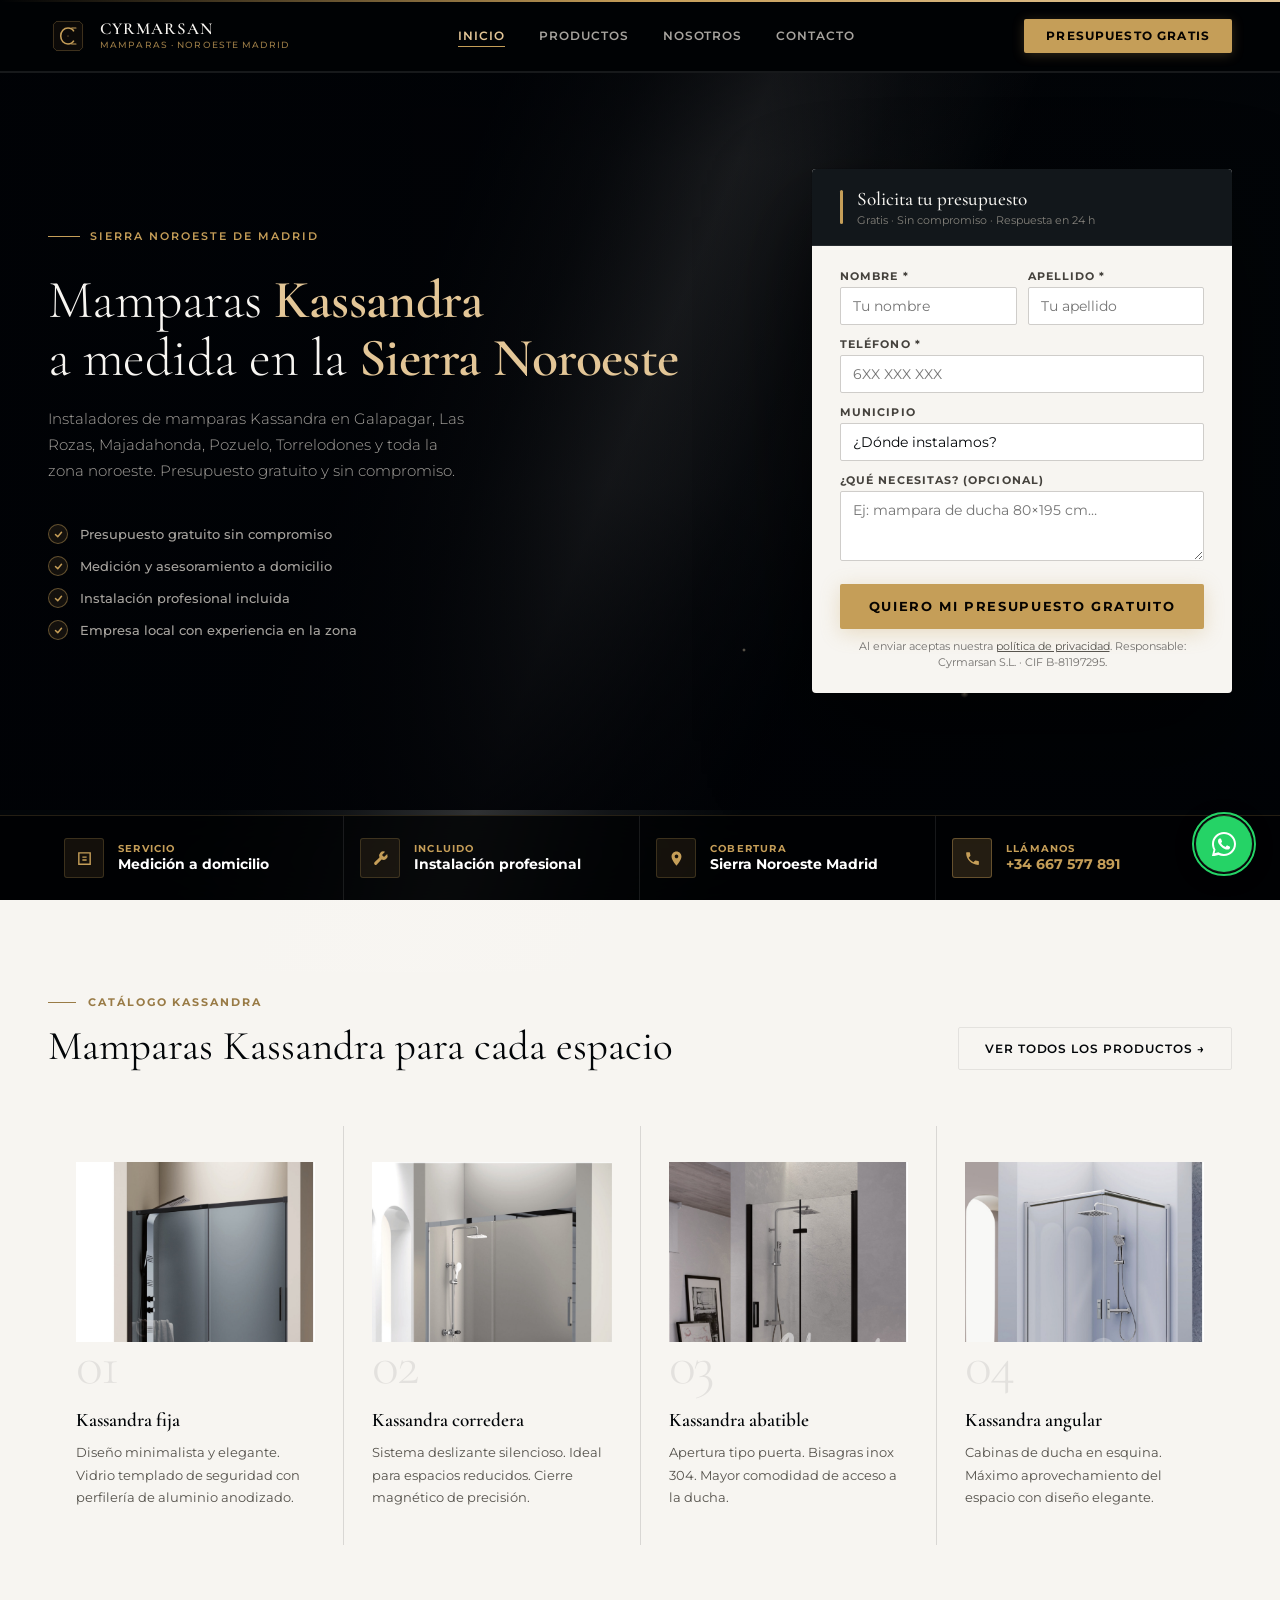
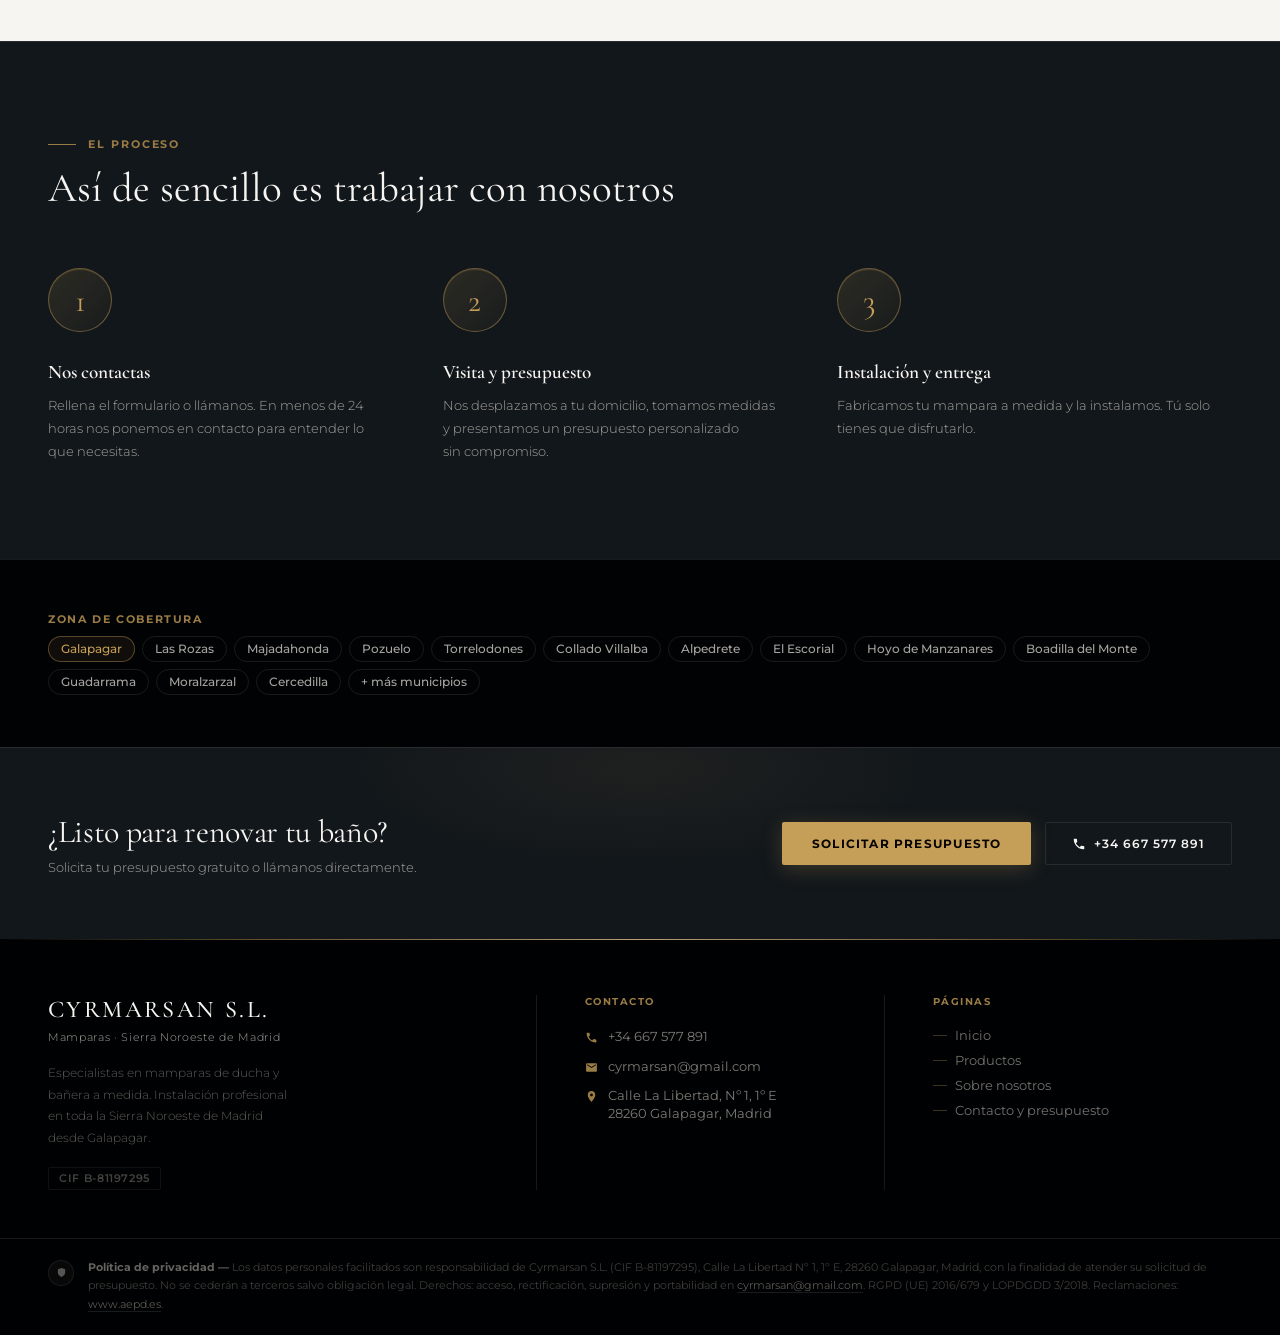
==== commit 810f535b: "Subir web completa de Claude Design con GTM integrado - index.html: reemplazado por la web completa " ====
--- a/index.html
+++ b/index.html
@@ -3,8 +3,23 @@
 <head>
   <meta charset="UTF-8" />
   <meta name="viewport" content="width=device-width, initial-scale=1.0" />
-  <title>Mamparas Sierra Noroeste Madrid | Cyrmarsan S.L.</title>
-  <meta name="description" content="Mamparas de ducha y baño a medida en la Sierra Noroeste de Madrid. Instalación profesional, presupuesto sin compromiso. Galapagar, Las Rozas, Majadahonda, Pozuelo." />
+  <!-- Google Consent Mode v2 -->
+  <script>
+    window.dataLayer = window.dataLayer || [];
+    function gtag(){dataLayer.push(arguments);}
+    gtag('consent', 'default', {
+      analytics_storage:    'denied',
+      ad_storage:           'denied',
+      ad_user_data:         'denied',
+      ad_personalization:   'denied',
+      wait_for_update:       500
+    });
+    try {
+      if (localStorage.getItem('cyrmarsan_cookie_consent') === 'accepted') {
+        gtag('consent', 'update', { analytics_storage: 'granted' });
+      }
+    } catch(e) {}
+  </script>
   <!-- Google Tag Manager -->
   <script>(function(w,d,s,l,i){w[l]=w[l]||[];w[l].push({'gtm.start':
   new Date().getTime(),event:'gtm.js'});var f=d.getElementsByTagName(s)[0],
@@ -12,76 +27,48 @@
   'https://www.googletagmanager.com/gtm.js?id='+i+dl;f.parentNode.insertBefore(j,f);
   })(window,document,'script','dataLayer','GTM-W7MDK8Z3');</script>
   <!-- End Google Tag Manager -->
-  <link rel="preconnect" href="https://fonts.bunny.net" />
-  <link href="https://fonts.bunny.net/css2?family=Cormorant+Garamond:wght@300;400;500;600;700&family=Montserrat:wght@300;400;500;600;700&display=swap" rel="stylesheet" />
-
-
+  <title>Mamparas Kassandra · Sierra Noroeste Madrid | Cyrmarsan S.L.</title>
+  <meta name="description" content="Instaladores oficiales de mamparas Kassandra en la Sierra Noroeste de Madrid. Ducha y bañera a medida en Galapagar, Las Rozas, Majadahonda, Pozuelo y más. Presupuesto gratuito." />
+  <link rel="preconnect" href="https://fonts.googleapis.com" />
+  <link rel="preconnect" href="https://fonts.gstatic.com" crossorigin />
+  <link href="https://fonts.googleapis.com/css2?family=Cormorant+Garamond:wght@300;400;500;600;700&family=Montserrat:wght@300;400;500;600;700&display=swap" rel="stylesheet" />
+  <link rel="stylesheet" href="styles.css" />
+  <script type="application/ld+json">{"@context":"https://schema.org","@type":"LocalBusiness","name":"Cyrmarsan S.L.","description":"Especialistas en mamparas de ducha y bañera a medida en la Sierra Noroeste de Madrid.","telephone":"+34667577891","email":"cyrmarsan@gmail.com","address":{"@type":"PostalAddress","streetAddress":"Calle La Libertad, Nº 1, 1º E","addressLocality":"Galapagar","postalCode":"28260","addressRegion":"Madrid","addressCountry":"ES"},"areaServed":["Galapagar","Las Rozas","Majadahonda","Pozuelo de Alarcón","Torrelodones","Collado Villalba","El Escorial"],"priceRange":"€€"}</script>
   <style>
-    *, *::before, *::after { box-sizing: border-box; margin: 0; padding: 0; }
-
-    :root {
-      --gold:       oklch(72% 0.10 80);
-      --gold-light: oklch(84% 0.07 80);
-      --gold-dim:   oklch(60% 0.08 80);
-      --ink:        oklch(11% 0.012 250);
-      --ink-mid:    oklch(22% 0.012 250);
-      --cream:      oklch(97% 0.006 80);
-      --muted:      oklch(78% 0.008 80);
-      --line:       oklch(100% 0 0 / 0.09);
-    }
-
-    html { scroll-behavior: smooth; }
-
-    body {
-      font-family: 'Montserrat', sans-serif;
-      background: var(--ink);
-      color: var(--cream);
-      min-height: 100vh;
-      -webkit-font-smoothing: antialiased;
-    }
-
-    /* ─────────────────────────────
-       HERO
-    ───────────────────────────── */
+    body { padding-top: 0; } /* hero goes full bleed */
+
+    /* ── HERO ── */
     .hero {
-      position: relative;
-      min-height: 100vh;
-      display: flex;
-      flex-direction: column;
+      position: relative; min-height: 100vh;
+      display: flex; flex-direction: column;
+      padding-bottom: 90px; /* space for floating trust bar */
+    }
+
+    .hero::before {
+      content: ''; position: absolute; top: var(--nav-h); left: 0; right: 0;
+      height: 1px;
+      background: linear-gradient(to right, oklch(72% 0.10 80 / 0.2), transparent);
+      z-index: 3;
     }
 
     .hero-bg {
-      position: absolute;
-      inset: 0;
-      background-image: url('https://images.unsplash.com/photo-1584622650111-993a426fbf0a?w=1920&q=90&auto=format&fit=crop');
-      background-size: cover;
-      background-position: center center;
+      position: absolute; top: 0; left: 0; right: 0; bottom: 90px;
+      background-size: cover; background-position: center;
       z-index: 0;
       animation: kenBurns 24s ease-in-out infinite alternate;
     }
 
     @keyframes kenBurns {
       0%   { transform: scale(1.10) translate(-2%, 1%); }
-      50%  { transform: scale(1.14) translate(1.5%, -1.5%); }
-      100% { transform: scale(1.07) translate(2%, 2%); }
-    }
-
-    /* Light sweep: sunlight catching glass */
+      100% { transform: scale(1.06) translate(2%, -1%); }
+    }
+
     .hero-bg::after {
-      content: '';
-      position: absolute;
-      inset: -20%;
-      background: linear-gradient(
-        112deg,
-        transparent 0%,
-        transparent 38%,
-        oklch(98% 0.005 80 / 0.06) 44%,
-        oklch(98% 0.005 80 / 0.20) 50%,
-        oklch(98% 0.005 80 / 0.06) 56%,
-        transparent 62%,
-        transparent 100%
-      );
-      animation: lightSweep 9s cubic-bezier(0.4, 0, 0.6, 1) infinite;
+      content: ''; position: absolute; inset: -20%;
+      background: linear-gradient(112deg,
+        transparent 38%, oklch(98% 0.005 80 / 0.06) 44%,
+        oklch(98% 0.005 80 / 0.18) 50%, oklch(98% 0.005 80 / 0.06) 56%, transparent 62%);
+      animation: lightSweep 9s cubic-bezier(0.4,0,0.6,1) infinite;
       pointer-events: none;
     }
 
@@ -94,1486 +81,330 @@
     }
 
     .hero-overlay {
-      position: absolute;
-      inset: 0;
+      position: absolute; top: 0; left: 0; right: 0; bottom: 90px;
       background:
         linear-gradient(to right,
-          oklch(8% 0.02 250 / 0.96) 0%,
-          oklch(8% 0.02 250 / 0.78) 45%,
-          oklch(8% 0.02 250 / 0.25) 75%,
-          oklch(8% 0.02 250 / 0.10) 100%
+          oklch(8% 0.02 250 / 0.88) 0%,
+          oklch(8% 0.02 250 / 0.78) 30%,
+          oklch(8% 0.02 250 / 0.45) 55%,
+          oklch(8% 0.02 250 / 0.18) 75%,
+          oklch(8% 0.02 250 / 0.08) 100%
         ),
         linear-gradient(to bottom,
-          oklch(8% 0.02 250 / 0.40) 0%,
-          transparent 20%,
-          transparent 75%,
-          oklch(8% 0.02 250 / 0.70) 100%
+          oklch(8% 0.02 250 / 0.55) 0%,
+          oklch(8% 0.02 250 / 0.10) 20%,
+          oklch(8% 0.02 250 / 0.10) 60%,
+          oklch(8% 0.02 250 / 0.75) 100%
         );
       z-index: 1;
     }
 
-    /* Shimmer particles — water/glass light dots */
-    .hero-particles {
-      position: absolute;
-      inset: 0;
-      z-index: 2;
-      pointer-events: none;
-      overflow: hidden;
-    }
-
-    .p {
-      position: absolute;
-      border-radius: 50%;
-      background: radial-gradient(circle, oklch(92% 0.05 80 / 0.6) 0%, transparent 70%);
-      animation: floatParticle var(--d) ease-in-out var(--dl) infinite;
-    }
-
-    @keyframes floatParticle {
-      0%   { transform: translateY(20px) scale(0.5); opacity: 0; }
-      25%  { opacity: 0.8; }
-      75%  { opacity: 0.4; }
-      100% { transform: translateY(-60px) scale(1.3); opacity: 0; }
-    }
-
-    /* Animated gold accent line top */
-    .hero::before {
-      content: '';
-      position: absolute;
-      top: 0; left: 0; right: 0;
-      height: 2px;
-      background: linear-gradient(to right, transparent, var(--gold) 30%, var(--gold-light) 50%, var(--gold) 70%, transparent);
-      background-size: 200% 100%;
-      z-index: 10;
-      animation: goldShimmer 4s ease-in-out infinite;
-    }
-
-    @keyframes goldShimmer {
-      0%   { background-position: 100% 0; }
-      100% { background-position: -100% 0; }
-    }
+    .hero-particles { position: absolute; top: 0; left: 0; right: 0; bottom: 90px; z-index: 2; pointer-events: none; overflow: hidden; }
+    .p { position: absolute; border-radius: 50%; background: radial-gradient(circle, oklch(92% 0.05 80 / 0.55) 0%, transparent 70%); animation: floatP var(--d) ease-in-out var(--dl) infinite; }
+    @keyframes floatP { 0% { transform: translateY(16px) scale(0.5); opacity: 0; } 25% { opacity: 0.9; } 75% { opacity: 0.4; } 100% { transform: translateY(-64px) scale(1.4); opacity: 0; } }
 
     .hero-main {
-      position: relative;
-      z-index: 2;
-      flex: 1;
-      display: flex;
-      align-items: center;
-      max-width: 1280px;
-      width: 100%;
+      position: relative; z-index: 3;
+      flex: 1; display: flex; align-items: center;
+      max-width: 1280px; width: 100%;
       margin: 0 auto;
-      padding: 120px 48px 60px;
+      padding: calc(var(--nav-h) + 40px) 48px 60px;
       gap: 72px;
     }
 
-    /* ── LEFT COPY ── */
     .hero-copy { flex: 1; min-width: 0; }
 
-    .eyebrow {
-      display: inline-flex;
-      align-items: center;
-      gap: 10px;
-      margin-bottom: 32px;
-    }
-
-    .eyebrow-line {
-      width: 36px;
-      height: 1px;
-      background: var(--gold);
-    }
-
-    .eyebrow-text {
-      font-size: 0.72rem;
-      font-weight: 600;
-      letter-spacing: 0.18em;
-      text-transform: uppercase;
-      color: var(--gold);
-    }
+    .eyebrow { display: inline-flex; align-items: center; gap: 10px; margin-bottom: 28px; }
+    .eyebrow-line { width: 32px; height: 1px; background: var(--gold); }
+    .eyebrow-text { font-size: 0.7rem; font-weight: 600; letter-spacing: 0.18em; text-transform: uppercase; color: var(--gold); }
 
     .hero-title {
-      font-family: 'Cormorant Garamond', Georgia, serif;
-      font-size: clamp(2.8rem, 5.5vw, 4.8rem);
-      font-weight: 300;
-      line-height: 1.05;
-      letter-spacing: -0.01em;
-      margin-bottom: 28px;
-      text-wrap: pretty;
-    }
-
-    .hero-title strong {
-      font-weight: 600;
-      display: block;
-      color: var(--gold-light);
-    }
+      font-family: 'Cormorant Garamond', serif;
+      font-size: clamp(2.4rem, 4.2vw, 4rem);
+      font-weight: 300; line-height: 1.08; letter-spacing: -0.01em;
+      margin-bottom: 20px; text-wrap: pretty;
+    }
+
+    .hero-title strong { font-weight: 600; display: block; color: var(--gold-light); }
 
     .hero-subtitle {
-      font-size: 0.93rem;
-      font-weight: 300;
-      color: var(--muted);
-      line-height: 1.75;
-      max-width: 420px;
-      margin-bottom: 44px;
-      text-wrap: pretty;
-    }
-
-    .hero-features {
-      list-style: none;
-      display: flex;
-      flex-direction: column;
-      gap: 14px;
-    }
-
-    .hero-features li {
-      display: flex;
-      align-items: center;
-      gap: 14px;
-      font-size: 0.85rem;
-      font-weight: 500;
-      color: var(--muted);
-      letter-spacing: 0.01em;
-    }
-
-    .feature-mark {
-      width: 22px; height: 22px;
-      border-radius: 50%;
-      border: 1px solid oklch(72% 0.10 80 / 0.5);
-      background: oklch(72% 0.10 80 / 0.1);
+      font-size: 0.92rem; font-weight: 300;
+      color: var(--muted); line-height: 1.75; max-width: 420px;
+      margin-bottom: 40px; text-wrap: pretty;
+    }
+
+    .hero-features { list-style: none; display: flex; flex-direction: column; gap: 12px; }
+
+    .hero-features li { display: flex; align-items: center; gap: 12px; font-size: 0.84rem; font-weight: 500; color: var(--muted); }
+
+    .fmark {
+      width: 20px; height: 20px; border-radius: 50%; flex-shrink: 0;
+      border: 1px solid oklch(72% 0.10 80 / 0.45);
+      background: oklch(72% 0.10 80 / 0.10);
       display: flex; align-items: center; justify-content: center;
-      flex-shrink: 0;
-    }
-
-    .feature-mark svg {
-      width: 10px; height: 10px;
-      fill: var(--gold);
-    }
-
-    /* ── FORM CARD ── */
-    .form-wrap {
-      width: 420px;
-      flex-shrink: 0;
-    }
+    }
+
+    .fmark svg { width: 9px; height: 9px; stroke: var(--gold); fill: none; stroke-width: 2; stroke-linecap: round; stroke-linejoin: round; }
+
+    /* Form */
+    .form-wrap { width: 420px; flex-shrink: 0; }
 
     .form-card {
-      background: var(--cream);
-      border-radius: 8px;
-      color: var(--ink);
-      overflow: hidden;
-      box-shadow:
-        0 0 0 1px oklch(50% 0 0 / 0.08),
-        0 40px 100px oklch(0% 0 0 / 0.55),
-        0 8px 24px oklch(0% 0 0 / 0.25);
+      background: var(--cream); border-radius: 4px; color: var(--ink); overflow: hidden;
+      box-shadow: 0 0 0 1px oklch(0% 0 0 / 0.12), 0 48px 100px oklch(0% 0 0 / 0.6);
     }
 
     .form-header {
-      background: var(--ink-mid);
-      padding: 20px 28px;
-      border-bottom: 1px solid oklch(100% 0 0 / 0.08);
-      display: flex;
-      align-items: center;
-      gap: 14px;
-    }
-
-    .form-header-accent {
-      width: 3px;
-      height: 36px;
-      background: var(--gold);
-      border-radius: 2px;
-      flex-shrink: 0;
-    }
-
-    .form-header-text {}
-
-    .form-card-title {
-      font-family: 'Cormorant Garamond', serif;
-      font-size: 1.25rem;
-      font-weight: 500;
-      color: var(--cream);
-      letter-spacing: 0.01em;
-    }
-
-    .form-card-sub {
-      font-size: 0.72rem;
-      color: oklch(65% 0.01 80);
-      font-weight: 400;
-      letter-spacing: 0.05em;
-      margin-top: 1px;
-    }
-
-    .form-body { padding: 28px 28px 24px; }
-
-    .form-group { margin-bottom: 14px; }
-
-    label {
-      display: block;
-      font-size: 0.68rem;
-      font-weight: 700;
-      color: oklch(38% 0.01 80);
-      margin-bottom: 5px;
-      letter-spacing: 0.1em;
-      text-transform: uppercase;
-    }
+      background: var(--ink-mid); padding: 18px 28px;
+      border-bottom: 1px solid var(--line);
+      display: flex; align-items: center; gap: 14px;
+    }
+
+    .form-accent { width: 3px; height: 34px; background: var(--gold); border-radius: 2px; flex-shrink: 0; }
+
+    .form-title { font-family: 'Cormorant Garamond', serif; font-size: 1.2rem; font-weight: 500; color: var(--cream); }
+    .form-sub { font-size: 0.7rem; color: oklch(60% 0.01 80); margin-top: 2px; }
+
+    .form-body { padding: 24px 28px 22px; }
+    .form-group { margin-bottom: 13px; }
+
+    label { display: block; font-size: 0.67rem; font-weight: 700; color: oklch(38% 0.01 80); margin-bottom: 4px; letter-spacing: 0.1em; text-transform: uppercase; }
 
     input, select, textarea {
-      width: 100%;
-      padding: 11px 14px;
-      border: 1px solid oklch(86% 0.005 80);
-      border-radius: 2px;
-      font-family: 'Montserrat', sans-serif;
-      font-size: 0.88rem;
-      color: var(--ink);
-      background: #fff;
+      width: 100%; padding: 10px 12px;
+      border: 1.5px solid oklch(85% 0.005 80); border-radius: 2px;
+      font-family: 'Montserrat', sans-serif; font-size: 0.87rem;
+      color: var(--ink); background: #fff;
       transition: border-color 0.2s, box-shadow 0.2s;
-      outline: none;
-      -webkit-appearance: none;
-    }
-
-    input:focus, select:focus, textarea:focus {
-      border-color: var(--gold-dim);
-      box-shadow: 0 0 0 3px oklch(72% 0.10 80 / 0.12);
-    }
-
-    textarea { resize: vertical; min-height: 76px; }
-
-    .form-row {
-      display: grid;
-      grid-template-columns: 1fr 1fr;
-      gap: 12px;
-    }
+      outline: none; -webkit-appearance: none;
+    }
+
+    input:focus, select:focus, textarea:focus { border-color: var(--gold-dim); box-shadow: 0 0 0 3px oklch(72% 0.10 80 / 0.12); }
+
+    textarea { resize: vertical; min-height: 70px; }
+
+    .form-row { display: grid; grid-template-columns: 1fr 1fr; gap: 11px; }
 
     .btn-submit {
-      width: 100%;
-      padding: 16px 24px;
-      background: var(--gold);
-      color: oklch(10% 0.02 80);
-      font-family: 'Montserrat', sans-serif;
-      font-size: 0.82rem;
-      font-weight: 700;
-      letter-spacing: 0.12em;
-      text-transform: uppercase;
-      border: none;
-      border-radius: 2px;
-      cursor: pointer;
-      margin-top: 8px;
-      transition: background 0.2s, transform 0.15s, box-shadow 0.2s;
-      box-shadow: 0 4px 20px oklch(72% 0.10 80 / 0.30);
-    }
-
-    .btn-submit:hover {
-      background: var(--gold-light);
-      transform: translateY(-1px);
-      box-shadow: 0 8px 32px oklch(72% 0.10 80 / 0.4);
-    }
-
-    .btn-submit:active { transform: none; }
-
-    .form-legal {
-      font-size: 0.67rem;
-      color: oklch(55% 0.005 80);
-      margin-top: 12px;
-      line-height: 1.55;
-      text-align: center;
-    }
-
+      width: 100%; padding: 15px 24px;
+      background: var(--gold); color: oklch(10% 0.02 80);
+      font-family: 'Montserrat', sans-serif; font-size: 0.8rem;
+      font-weight: 700; letter-spacing: 0.13em; text-transform: uppercase;
+      border: none; border-radius: 2px; cursor: pointer; margin-top: 6px;
+      transition: background 0.2s, transform 0.15s;
+      box-shadow: 0 4px 20px oklch(72% 0.10 80 / 0.3);
+    }
+
+    .btn-submit:hover { background: var(--gold-light); transform: translateY(-1px); }
+    .btn-submit:disabled { opacity: 0.7; cursor: not-allowed; transform: none; }
+
+    .form-legal { font-size: 0.66rem; color: oklch(55% 0.005 80); margin-top: 10px; line-height: 1.55; text-align: center; }
     .form-legal a { color: oklch(45% 0.01 80); text-decoration: underline; }
 
-    /* Success state */
-    .form-success { display: none; text-align: center; padding: 40px 20px; }
+    .form-success { display: none; text-align: center; padding: 36px 20px; }
     .form-success.visible { display: block; }
     .form-form.hidden { display: none; }
 
-    .success-icon {
-      width: 52px; height: 52px;
-      border-radius: 50%;
-      background: oklch(72% 0.10 80 / 0.12);
-      border: 1px solid var(--gold-dim);
+    .success-icon { width: 50px; height: 50px; border-radius: 50%; background: oklch(58% 0.15 145 / 0.12); border: 1px solid oklch(58% 0.15 145 / 0.5); display: flex; align-items: center; justify-content: center; margin: 0 auto 14px; font-size: 20px; }
+    .success-title { font-family: 'Cormorant Garamond', serif; font-size: 1.4rem; font-weight: 600; color: var(--ink); margin-bottom: 8px; }
+    .success-body { font-size: 0.82rem; color: oklch(42% 0.01 80); line-height: 1.7; }
+
+    /* ── SERVICES PREVIEW ── */
+    .services { background: var(--cream); padding: 96px 48px; }
+    .services-inner { max-width: 1280px; margin: 0 auto; }
+
+    .services-header { display: flex; align-items: flex-end; justify-content: space-between; gap: 40px; flex-wrap: wrap; margin-bottom: 56px; }
+
+    .services-grid { display: grid; grid-template-columns: repeat(4, 1fr); gap: 1px; background: oklch(88% 0.005 80); }
+
+    .service-card-img {
+      width: 100%; aspect-ratio: 4/3;
+      overflow: hidden;
+      background: oklch(94% 0.004 80);
+    }
+
+    .service-card-img img {
+      width: 100%; height: 100%;
+      object-fit: cover; object-position: center top;
+      transition: transform 0.5s ease;
+      display: block;
+    }
+
+    .service-card:hover .service-card-img img { transform: scale(1.06); }
+
+    .service-card {
+      background: var(--cream); padding: 36px 28px;
+      transition: background 0.3s; position: relative; overflow: hidden;
+      cursor: default;
+    }
+
+    .service-card::after {
+      content: ''; position: absolute; bottom: 0; left: 0; right: 0; height: 2px;
+      background: linear-gradient(to right, var(--gold-dim), var(--gold));
+      transform: scaleX(0); transform-origin: left;
+      transition: transform 0.4s cubic-bezier(0.25, 0.46, 0.45, 0.94);
+    }
+
+    .service-card:hover::after { transform: scaleX(1); }
+    .service-card:hover { background: oklch(98% 0.004 80); }
+
+    .service-num { font-family: 'Cormorant Garamond', serif; font-size: 3.5rem; font-weight: 300; color: oklch(91% 0.004 80); line-height: 0.85; margin-bottom: 20px; letter-spacing: -0.04em; }
+    .service-icon { width: 32px; height: 32px; margin-bottom: 16px; }
+    .service-icon svg { width: 100%; height: 100%; fill: var(--gold-dim); }
+    .service-title { font-family: 'Cormorant Garamond', serif; font-size: 1.2rem; font-weight: 600; color: var(--ink); margin-bottom: 10px; line-height: 1.2; }
+    .service-body { font-size: 0.8rem; color: oklch(44% 0.01 80); line-height: 1.75; text-wrap: pretty; }
+
+    /* ── HOW SECTION ── */
+    .how { background: var(--ink-mid); border-top: 1px solid var(--line); padding: 96px 48px; }
+    .how-inner { max-width: 1280px; margin: 0 auto; }
+
+    .steps-grid { display: grid; grid-template-columns: repeat(3, 1fr); gap: 0; margin-top: 56px; position: relative; }
+
+    .step { padding: 0 40px 0 0; }
+    .step:last-child { padding-right: 0; }
+
+    .step-num {
+      width: 64px; height: 64px; border-radius: 50%;
+      border: 1.5px solid oklch(72% 0.10 80 / 0.5);
+      background: linear-gradient(135deg, oklch(72% 0.10 80 / 0.15), oklch(72% 0.10 80 / 0.04));
       display: flex; align-items: center; justify-content: center;
-      margin: 0 auto 16px;
-      color: var(--gold);
-      font-size: 22px;
-    }
-
-    .success-title {
-      font-family: 'Cormorant Garamond', serif;
-      font-size: 1.4rem;
-      font-weight: 600;
-      color: var(--ink);
-      margin-bottom: 8px;
-    }
-
-    .success-body {
-      font-size: 0.82rem;
-      color: oklch(42% 0.01 80);
-      line-height: 1.7;
-    }
-
-    /* ─────────────────────────────
-       TRUST BAR
-    ───────────────────────────── */
-    .trust-bar {
-      position: relative;
-      z-index: 2;
-      width: 100%;
-      background: oklch(7% 0.015 250 / 0.92);
-      border-top: 1px solid var(--line);
-      backdrop-filter: blur(20px);
-      -webkit-backdrop-filter: blur(20px);
-    }
-
-    .trust-inner {
-      max-width: 1280px;
-      margin: 0 auto;
-      padding: 0 48px;
-      display: grid;
-      grid-template-columns: repeat(4, 1fr);
-    }
-
-    .trust-item {
-      display: flex;
-      align-items: center;
-      gap: 16px;
-      padding: 24px 20px;
-      border-right: 1px solid var(--line);
-      text-decoration: none;
-      transition: background 0.25s;
-      cursor: default;
-    }
-
-    a.trust-item { cursor: pointer; }
-    .trust-item:last-child { border-right: none; }
-    .trust-item:hover { background: oklch(100% 0 0 / 0.03); }
-
-    .trust-icon-wrap {
-      width: 42px; height: 42px;
-      border-radius: 3px;
-      background: oklch(72% 0.10 80 / 0.10);
-      border: 1px solid oklch(72% 0.10 80 / 0.22);
-      display: flex; align-items: center; justify-content: center;
-      flex-shrink: 0;
-    }
-
-    .trust-icon-wrap svg { width: 18px; height: 18px; fill: var(--gold); }
-
-    .trust-label {
-      font-size: 0.65rem;
-      font-weight: 700;
-      letter-spacing: 0.12em;
-      text-transform: uppercase;
-      color: var(--gold-dim);
-      margin-bottom: 3px;
-    }
-
-    .trust-value {
-      font-size: 0.85rem;
-      font-weight: 600;
-      color: var(--cream);
-      line-height: 1.3;
-    }
-
-    /* ─────────────────────────────
-       WHY US SECTION
-    ───────────────────────────── */
-    .why {
-      background: var(--cream);
-      color: var(--ink);
-      padding: 88px 48px 96px;
-      position: relative;
-    }
-
-    .why::before {
-      content: '';
-      position: absolute;
-      top: 0; left: 48px; right: 48px;
-      height: 1px;
-      background: linear-gradient(to right, transparent, oklch(72% 0.10 80 / 0.25) 30%, oklch(72% 0.10 80 / 0.25) 70%, transparent);
-    }
-
-    .why-inner {
-      max-width: 1280px;
-      margin: 0 auto;
-    }
-
-    .section-eyebrow {
-      display: flex;
-      align-items: center;
-      gap: 12px;
-      margin-bottom: 16px;
-    }
-
-    .section-eyebrow-line { width: 32px; height: 1px; background: var(--gold-dim); }
-
-    .section-eyebrow-text {
-      font-size: 0.68rem;
-      font-weight: 700;
-      letter-spacing: 0.18em;
-      text-transform: uppercase;
-      color: var(--gold-dim);
-    }
-
-    .section-title {
-      font-family: 'Cormorant Garamond', serif;
-      font-size: clamp(2rem, 3.5vw, 3rem);
-      font-weight: 400;
-      line-height: 1.15;
-      color: var(--ink);
-      max-width: 700px;
-      margin-bottom: 48px;
-      text-wrap: pretty;
-    }
-
-    .why-grid {
-      display: grid;
-      grid-template-columns: repeat(3, 1fr);
-      gap: 2px;
-      background: oklch(88% 0.005 80);
-    }
-
-    .why-card {
-      background: var(--cream);
-      padding: 40px 36px;
-      transition: background 0.25s;
-    }
-
-    .why-card {
-      background: var(--cream); padding: 32px 36px;
-      transition: background 0.3s, transform 0.3s;
-      position: relative; overflow: hidden;
-    }
-
-    .why-card::after {
-      content: '';
-      position: absolute; bottom: 0; left: 0; right: 0;
-      height: 2px;
-      background: linear-gradient(to right, var(--gold-dim), var(--gold));
-      transform: scaleX(0);
-      transform-origin: left;
-      transition: transform 0.45s cubic-bezier(0.25, 0.46, 0.45, 0.94);
-    }
-
-    .why-card:hover::after { transform: scaleX(1); }
-    .why-card:hover { background: oklch(98% 0.004 80); transform: translateY(-3px); }
-
-    .why-number {
-      font-family: 'Cormorant Garamond', serif;
-      font-size: 3.6rem;
-      font-weight: 300;
-      color: oklch(84% 0.008 80);
-      line-height: 0.85;
-      margin-bottom: 16px;
-      letter-spacing: -0.04em;
-    }
-
-    .why-card-icon {
-      width: 34px; height: 34px;
-      margin-bottom: 14px;
-    }
-
-    .why-card-icon svg { width: 100%; height: 100%; fill: var(--gold-dim); }
-
-    .why-card-title {
-      font-family: 'Cormorant Garamond', serif;
-      font-size: 1.4rem;
-      font-weight: 600;
-      color: var(--ink);
-      margin-bottom: 14px;
-      line-height: 1.15;
-    }
-
-    .why-card-body {
-      font-size: 0.84rem;
-      font-weight: 400;
-      color: oklch(42% 0.01 80);
-      line-height: 1.8;
-      text-wrap: pretty;
-    }
-
-    /* ─────────────────────────────
-       CTA STRIP
-    ───────────────────────────── */
-    .cta-strip {
-      background: var(--ink-mid);
-      border-top: 1px solid var(--line);
-      padding: 64px 48px;
-      position: relative;
-      overflow: hidden;
-    }
-
-    /* Subtle gold glow behind the section */
-    .cta-strip::before {
-      content: '';
-      position: absolute;
-      top: -80px; left: 50%;
-      transform: translateX(-50%);
-      width: 600px; height: 200px;
-      background: radial-gradient(ellipse, oklch(72% 0.10 80 / 0.07) 0%, transparent 70%);
-      pointer-events: none;
-    }
-
-    .cta-strip::after {
-      content: '';
-      position: absolute;
-      inset: 0;
-      background-image: radial-gradient(oklch(100% 0 0 / 0.028) 1px, transparent 1px);
-      background-size: 28px 28px;
-      pointer-events: none;
-      z-index: 0;
-    }
-
-    .cta-strip-inner {
+      font-family: 'Cormorant Garamond', serif; font-size: 2rem; font-weight: 400; color: var(--gold);
+      margin-bottom: 28px;
+      box-shadow: inset 0 1px 0 oklch(72% 0.10 80 / 0.2);
       position: relative; z-index: 1;
-      max-width: 1280px;
-      margin: 0 auto;
-      display: flex;
-      align-items: center;
-      justify-content: space-between;
-      gap: 40px;
-      flex-wrap: wrap;
-    }
-
-    .cta-strip-text {}
-
-    .cta-strip-title {
-      font-family: 'Cormorant Garamond', serif;
-      font-size: clamp(1.8rem, 2.5vw, 2.4rem);
-      font-weight: 400;
-      color: var(--cream);
-      margin-bottom: 8px;
-      letter-spacing: -0.01em;
-    }
-
-    .cta-strip-sub {
-      font-size: 0.84rem;
-      color: var(--muted);
-      font-weight: 300;
-    }
-
-    .cta-strip-actions {
-      display: flex;
-      gap: 16px;
-      flex-wrap: wrap;
-      align-items: center;
-    }
-
-    .btn-primary {
-      display: inline-flex;
-      align-items: center;
-      gap: 10px;
-      padding: 15px 32px;
-      background: var(--gold);
-      color: oklch(10% 0.02 80);
-      font-family: 'Montserrat', sans-serif;
-      font-size: 0.78rem;
-      font-weight: 700;
-      letter-spacing: 0.1em;
-      text-transform: uppercase;
-      text-decoration: none;
-      border-radius: 2px;
-      transition: background 0.2s, transform 0.15s;
-      box-shadow: 0 4px 20px oklch(72% 0.10 80 / 0.25);
-    }
-
-    .btn-primary:hover { background: var(--gold-light); transform: translateY(-1px); }
-
-    .btn-ghost {
-      display: inline-flex;
-      align-items: center;
-      gap: 10px;
-      padding: 14px 28px;
-      background: transparent;
-      color: var(--cream);
-      font-family: 'Montserrat', sans-serif;
-      font-size: 0.78rem;
-      font-weight: 600;
-      letter-spacing: 0.08em;
-      text-transform: uppercase;
-      text-decoration: none;
-      border: 1px solid var(--line);
-      border-radius: 2px;
-      transition: border-color 0.2s, color 0.2s;
-    }
-
-    .btn-ghost:hover { border-color: var(--gold-dim); color: var(--gold-light); }
-
-    /* ─────────────────────────────
-       FOOTER
-    ───────────────────────────── */
-    footer {
-      background: oklch(6.5% 0.012 250);
-      position: relative;
-      overflow: hidden;
-    }
-
-    /* Gold top border */
-    footer::before {
-      content: '';
-      position: absolute;
-      top: 0; left: 0; right: 0;
-      height: 1px;
-      background: linear-gradient(to right,
-        transparent 0%,
-        oklch(72% 0.10 80 / 0.5) 20%,
-        oklch(84% 0.07 80 / 0.8) 50%,
-        oklch(72% 0.10 80 / 0.5) 80%,
-        transparent 100%
-      );
-    }
-
-    .footer-inner {
-      max-width: 1280px;
-      margin: 0 auto;
-      position: relative;
-    }
-
-    /* Main footer body: 3 columns */
-    .footer-main {
-      display: grid;
-      grid-template-columns: 1.4fr 1fr 1fr;
-      gap: 0;
-      padding: 56px 48px 48px;
-      border-bottom: 1px solid var(--line);
-    }
-
-    .footer-col {
-      padding-right: 48px;
-    }
-
-    .footer-col:last-child { padding-right: 0; }
-
-    .footer-col + .footer-col {
-      padding-left: 48px;
-      border-left: 1px solid var(--line);
-    }
-
-    .footer-logo {
-      font-family: 'Cormorant Garamond', serif;
-      font-size: 1.5rem;
-      font-weight: 500;
-      color: var(--cream);
-      letter-spacing: 0.1em;
-      text-transform: uppercase;
-      margin-bottom: 8px;
-    }
-
-    .footer-tagline {
-      font-size: 0.71rem;
-      color: var(--muted);
-      font-weight: 300;
-      letter-spacing: 0.06em;
-      margin-bottom: 20px;
-    }
-
-    .footer-desc {
-      font-size: 0.78rem;
-      color: oklch(50% 0.006 80);
-      font-weight: 300;
-      line-height: 1.75;
-      text-wrap: pretty;
-      max-width: 260px;
-    }
-
-    .footer-col-label {
-      font-size: 0.65rem;
-      font-weight: 700;
-      letter-spacing: 0.15em;
-      text-transform: uppercase;
-      color: var(--gold-dim);
-      margin-bottom: 20px;
-    }
-
-    .footer-contact-list {
-      list-style: none;
-      display: flex;
-      flex-direction: column;
-      gap: 12px;
-    }
-
-    .footer-contact-list li {
-      display: flex;
-      align-items: flex-start;
-      gap: 10px;
-    }
-
-    .footer-contact-list svg {
-      width: 14px; height: 14px;
-      fill: var(--gold-dim);
-      flex-shrink: 0;
-      margin-top: 2px;
-    }
-
-    .footer-contact-list a,
-    .footer-contact-list span {
-      font-size: 0.8rem;
-      color: oklch(60% 0.006 80);
-      text-decoration: none;
-      font-weight: 400;
-      transition: color 0.2s;
-      line-height: 1.4;
-    }
-
-    .footer-contact-list a:hover { color: var(--gold-light); }
-
-    .footer-cif {
-      margin-top: 20px;
-      display: inline-block;
-      font-size: 0.68rem;
-      font-weight: 600;
-      letter-spacing: 0.06em;
-      color: oklch(40% 0.005 80);
-      padding: 5px 10px;
-      border: 1px solid oklch(100% 0 0 / 0.06);
-      border-radius: 2px;
-    }
-
-    /* Legal bar */
-    .footer-legal-bar {
-      padding: 20px 48px;
-      display: flex;
-      align-items: flex-start;
-      gap: 16px;
-    }
-
-    .footer-legal-icon {
-      width: 28px; height: 28px;
-      border-radius: 50%;
-      border: 1px solid oklch(100% 0 0 / 0.08);
-      background: oklch(100% 0 0 / 0.03);
-      display: flex; align-items: center; justify-content: center;
-      flex-shrink: 0;
-      margin-top: 1px;
-    }
-
-    .footer-legal-icon svg { width: 12px; height: 12px; fill: oklch(50% 0.005 80); }
-
-    .footer-legal {
-      font-size: 0.68rem;
-      color: oklch(37% 0.005 80);
-      line-height: 1.75;
-      flex: 1;
-    }
-
-    .footer-legal a { color: oklch(48% 0.006 80); text-decoration: none; border-bottom: 1px solid oklch(100% 0 0 / 0.12); transition: color 0.2s, border-color 0.2s; }
-    .footer-legal a:hover { color: var(--gold-dim); border-color: oklch(72% 0.10 80 / 0.3); }
-
-    /* ── SCROLL REVEAL ── */
-    .reveal {
-      opacity: 0;
-      transform: translateY(24px);
-      transition: opacity 0.65s ease, transform 0.65s ease;
-    }
-    .reveal.visible { opacity: 1; transform: none; }
-
-    /* ─────────────────────────────
-       FLOATING BUTTONS
-    ───────────────────────────── */
-    .fab-group {
-      position: fixed;
-      bottom: 28px;
-      right: 28px;
-      display: flex;
-      flex-direction: column;
-      gap: 14px;
-      z-index: 999;
-    }
-
-    .fab {
-      width: 56px; height: 56px;
-      border-radius: 50%;
-      display: flex; align-items: center; justify-content: center;
-      text-decoration: none;
-      box-shadow: 0 4px 20px oklch(0% 0 0 / 0.4), 0 0 0 1px oklch(100% 0 0 / 0.1);
-      transition: transform 0.2s, box-shadow 0.2s;
-      position: relative;
-    }
-
-    .fab:hover { transform: scale(1.1) translateY(-2px); box-shadow: 0 10px 32px oklch(0% 0 0 / 0.45); }
-
-    .fab-whatsapp { background: #25D366; }
-    .fab-call     { background: var(--gold); }
-
-    .fab svg { width: 24px; height: 24px; fill: white; }
-    .fab-call svg { fill: oklch(10% 0.02 80); }
-
-    .fab-tooltip {
-      position: absolute;
-      right: 68px;
-      white-space: nowrap;
-      background: oklch(10% 0.015 250 / 0.95);
-      color: var(--cream);
-      font-size: 0.72rem;
-      font-weight: 600;
-      letter-spacing: 0.04em;
-      padding: 7px 12px;
-      border-radius: 3px;
-      border: 1px solid var(--line);
-      opacity: 0;
-      pointer-events: none;
-      transition: opacity 0.2s;
-    }
-
-    .fab:hover .fab-tooltip { opacity: 1; }
-
-    .fab-pulse::after, .fab-call-pulse::after {
-      content: '';
-      position: absolute;
-      inset: -4px;
-      border-radius: 50%;
-      animation: fab-ring 2.5s ease-out infinite;
-    }
-
-    .fab-pulse::after { border: 2px solid #25D366; }
-    .fab-call-pulse::after { border: 2px solid var(--gold); animation-delay: 0.8s; }
-
-    @keyframes fab-ring {
-      0%   { opacity: 0.7; transform: scale(1); }
-      100% { opacity: 0;   transform: scale(1.65); }
-    }
-
-    /* ─────────────────────────────
-       RESPONSIVE
-    ───────────────────────────── */
-    @media (max-width: 1024px) {
-      .hero-main { gap: 48px; padding: 64px 32px 48px; }
-      .form-wrap { width: 380px; }
-      .footer-main { padding: 40px 32px 32px; gap: 0; }
-      .footer-col { padding-right: 32px; }
-      .footer-col + .footer-col { padding-left: 32px; }
-      .footer-legal-bar { padding: 16px 32px; }
-    }
-
+      background-clip: padding-box;
+    }
+
+    .step-title { font-family: 'Cormorant Garamond', serif; font-size: 1.2rem; font-weight: 600; color: var(--cream); margin-bottom: 10px; }
+    .step-body { font-size: 0.82rem; font-weight: 300; color: var(--muted); line-height: 1.75; text-wrap: pretty; }
+
+    /* ── ZONE STRIP ── */
+    .zone-strip { background: oklch(8% 0.015 250); border-top: 1px solid var(--line); padding: 52px 48px; }
+    .zone-strip-inner { max-width: 1280px; margin: 0 auto; display: flex; align-items: center; gap: 48px; flex-wrap: wrap; }
+    .zone-label { font-size: 0.68rem; font-weight: 700; letter-spacing: 0.15em; text-transform: uppercase; color: var(--gold-dim); margin-bottom: 10px; }
+    .munis { display: flex; flex-wrap: wrap; gap: 7px; }
+    .muni { padding: 5px 12px; border: 1px solid var(--line); border-radius: 100px; font-size: 0.74rem; font-weight: 500; color: var(--muted); transition: all 0.2s; cursor: default; }
+    .muni:hover { border-color: oklch(72% 0.10 80 / 0.5); color: var(--gold-light); background: oklch(72% 0.10 80 / 0.06); }
+    .muni.hl { border-color: oklch(72% 0.10 80 / 0.4); color: var(--gold); background: oklch(72% 0.10 80 / 0.08); }
+
+
+    /* Responsive */
     @media (max-width: 860px) {
-      .hero-main {
-        flex-direction: column;
-        align-items: stretch;
-        padding: 48px 24px 40px;
-        gap: 40px;
-      }
-
-      .hero-overlay {
-        background:
-          linear-gradient(to bottom,
-            oklch(8% 0.02 250 / 0.85) 0%,
-            oklch(8% 0.02 250 / 0.72) 100%
-          );
-      }
-
+      .hero-main { flex-direction: column; align-items: stretch; padding: calc(var(--nav-h) + 24px) 24px 36px; gap: 36px; }
+      .hero-overlay { background: linear-gradient(to bottom, oklch(8% 0.02 250 / 0.88) 0%, oklch(8% 0.02 250 / 0.78) 100%); }
       .hero-copy { text-align: center; }
       .eyebrow { justify-content: center; }
-      .hero-subtitle { max-width: 100%; margin-left: auto; margin-right: auto; }
-      .hero-features { width: max-content; max-width: 100%; margin-left: auto; margin-right: auto; align-items: flex-start; }
+      .hero-subtitle { max-width: 100%; margin-inline: auto; }
+      .hero-features { align-items: center; }
       .form-wrap { width: 100%; }
-      .trust-inner { grid-template-columns: repeat(2, 1fr); padding: 0 24px; }
-      .trust-item:nth-child(2) { border-right: none; }
-      .trust-item:nth-child(3) { border-top: 1px solid var(--line); }
-      .trust-item:nth-child(4) { border-top: 1px solid var(--line); border-right: none; }
-      .why { padding: 64px 24px; }
-      .why-grid { grid-template-columns: 1fr; }
-      .cta-strip { padding: 40px 24px; }
-      .cta-strip-inner { flex-direction: column; align-items: flex-start; }
-      footer { padding: 0; }
-      .footer-main { grid-template-columns: 1fr; padding: 40px 24px 32px; }
-      .footer-col { padding-right: 0; padding-left: 0 !important; border-left: none !important; border-top: 1px solid var(--line); padding-top: 28px; }
-      .footer-col:first-child { border-top: none; padding-top: 0; }
-      .footer-legal-bar { padding: 16px 24px; }
-      .footer-desc { max-width: 100%; }
+      .services { padding: 64px 24px; }
+      .services-grid { grid-template-columns: repeat(2, 1fr); }
+      .how { padding: 64px 24px; }
+      .steps-grid { grid-template-columns: 1fr; gap: 36px; }
+      .zone-strip { padding: 40px 24px; }
     }
 
     @media (max-width: 480px) {
       .form-row { grid-template-columns: 1fr; }
-      .trust-inner { grid-template-columns: 1fr; }
-      .trust-item { border-right: none !important; border-top: 1px solid var(--line) !important; }
-      .trust-item:first-child { border-top: none !important; }
-      .cta-strip-actions { flex-direction: column; align-items: stretch; text-align: center; }
-      .btn-primary, .btn-ghost { justify-content: center; }
-      .btn-submit { font-size: 0.74rem; letter-spacing: 0.06em; padding: 15px 12px; }
-    }
-
-    /* ── CONSENT CHECKBOX ── */
-    .form-consent {
-      display: flex;
-      align-items: flex-start;
-      gap: 12px;
-      margin-top: 14px;
-      padding: 12px 14px;
-      background: oklch(95% 0.005 80);
-      border: 1px solid oklch(88% 0.005 80);
-      border-radius: 3px;
-      cursor: pointer;
-      transition: background 0.2s, border-color 0.2s;
-      user-select: none;
-    }
-
-    .form-consent:hover {
-      background: oklch(93% 0.006 80);
-      border-color: oklch(82% 0.008 80);
-    }
-
-    .form-consent:has(input:checked) {
-      background: oklch(72% 0.10 80 / 0.08);
-      border-color: oklch(72% 0.10 80 / 0.35);
-    }
-
-    .form-consent input[type="checkbox"] {
-      appearance: none;
-      -webkit-appearance: none;
-      width: 20px;
-      height: 20px;
-      min-width: 20px;
-      max-width: 20px;
-      padding: 0;
-      margin: 0;
-      margin-top: 1px;
-      border: 1.5px solid oklch(70% 0.01 80);
-      border-radius: 3px;
-      background: #fff;
-      cursor: pointer;
-      position: relative;
-      display: inline-block;
-      box-sizing: border-box;
-      transition: background 0.2s, border-color 0.2s, transform 0.12s;
-      flex-shrink: 0;
-    }
-
-    .form-consent input[type="checkbox"]:hover {
-      border-color: var(--gold-dim);
-      transform: scale(1.05);
-    }
-
-    .form-consent input[type="checkbox"]:checked {
-      background: var(--gold);
-      border-color: var(--gold);
-    }
-
-    .form-consent input[type="checkbox"]:checked::after {
-      content: '';
-      position: absolute;
-      left: 5px;
-      top: 1px;
-      width: 6px;
-      height: 11px;
-      border: solid oklch(10% 0.02 80);
-      border-width: 0 2px 2px 0;
-      transform: rotate(45deg);
-      animation: checkPop 0.25s cubic-bezier(0.175, 0.885, 0.32, 1.275);
-    }
-
-    @keyframes checkPop {
-      0%   { transform: rotate(45deg) scale(0); opacity: 0; }
-      60%  { transform: rotate(45deg) scale(1.15); opacity: 1; }
-      100% { transform: rotate(45deg) scale(1); opacity: 1; }
-    }
-
-    .form-consent input[type="checkbox"]:focus-visible {
-      outline: none;
-      box-shadow: 0 0 0 3px oklch(72% 0.10 80 / 0.3);
-    }
-
-    .form-consent.error {
-      border-color: oklch(60% 0.18 25);
-      background: oklch(95% 0.02 25);
-      animation: shake 0.4s cubic-bezier(0.36, 0.07, 0.19, 0.97);
-    }
-
-    .form-consent.error input[type="checkbox"] {
-      border-color: oklch(60% 0.18 25);
-    }
-
-    @keyframes shake {
-      10%, 90% { transform: translateX(-1px); }
-      20%, 80% { transform: translateX(2px); }
-      30%, 50%, 70% { transform: translateX(-3px); }
-      40%, 60% { transform: translateX(3px); }
-    }
-
-    .form-consent span {
-      font-size: 0.71rem;
-      color: oklch(38% 0.01 80);
-      line-height: 1.6;
-      text-transform: none;
-      letter-spacing: normal;
-      font-weight: 400;
-    }
-
-    .form-consent a { color: oklch(38% 0.01 80); text-decoration: underline; }
-
-    .form-consent em {
-      font-style: normal;
-      color: oklch(55% 0.01 80);
-    }
-
-    /* ── MODALS ── */
-    .modal-backdrop {
-      display: none;
-      position: fixed;
-      inset: 0;
-      background: oklch(5% 0 0 / 0.82);
-      z-index: 2000;
-      align-items: flex-start;
-      justify-content: center;
-      padding: 40px 20px;
-      overflow-y: auto;
-    }
-
-    .modal-backdrop.open { display: flex; }
-
-    .modal-box {
-      background: oklch(97% 0.006 80);
-      color: var(--ink);
-      border-radius: 4px;
-      max-width: 720px;
-      width: 100%;
-      box-shadow: 0 32px 80px oklch(0% 0 0 / 0.55);
-      position: relative;
-      overflow: hidden;
-    }
-
-    .modal-header {
-      background: var(--ink-mid);
-      padding: 20px 28px;
-      display: flex;
-      align-items: center;
-      justify-content: space-between;
-      border-bottom: 1px solid oklch(100% 0 0 / 0.08);
-    }
-
-    .modal-title {
-      font-family: 'Cormorant Garamond', serif;
-      font-size: 1.2rem;
-      font-weight: 500;
-      color: var(--cream);
-      letter-spacing: 0.02em;
-    }
-
-    .modal-close {
-      width: 32px; height: 32px;
-      background: oklch(100% 0 0 / 0.06);
-      border: 1px solid oklch(100% 0 0 / 0.1);
-      border-radius: 50%;
-      color: var(--muted);
-      font-size: 1.1rem;
-      line-height: 1;
-      cursor: pointer;
-      display: flex; align-items: center; justify-content: center;
-      transition: background 0.2s;
-    }
-
-    .modal-close:hover { background: oklch(100% 0 0 / 0.12); color: var(--cream); }
-
-    .modal-body {
-      padding: 32px 28px 36px;
-      max-height: 70vh;
-      overflow-y: auto;
-    }
-
-    .modal-body h3 {
-      font-family: 'Cormorant Garamond', serif;
-      font-size: 1.05rem;
-      font-weight: 600;
-      color: var(--ink);
-      margin: 22px 0 8px;
-      padding-bottom: 5px;
-      border-bottom: 1px solid oklch(88% 0.005 80);
-    }
-
-    .modal-body h3:first-child { margin-top: 0; }
-
-    .modal-body p, .modal-body li {
-      font-size: 0.82rem;
-      color: oklch(35% 0.008 80);
-      line-height: 1.8;
-      text-wrap: pretty;
-    }
-
-    .modal-body ul {
-      padding-left: 18px;
-      margin: 6px 0;
-    }
-
-    .modal-body a { color: oklch(40% 0.01 80); }
-
-    .modal-section-tag {
-      display: inline-block;
-      font-size: 0.62rem;
-      font-weight: 700;
-      letter-spacing: 0.12em;
-      text-transform: uppercase;
-      color: var(--gold-dim);
-      margin-bottom: 16px;
-    }
-
-    /* ── FOOTER LEGAL LINKS ── */
-    .footer-legal-links {
-      display: flex;
-      gap: 20px;
-      flex-wrap: wrap;
-      margin-top: 12px;
-    }
-
-    .footer-legal-links a {
-      font-size: 0.70rem;
-      color: oklch(45% 0.006 80);
-      text-decoration: none;
-      border-bottom: 1px solid oklch(100% 0 0 / 0.12);
-      transition: color 0.2s;
-    }
-
-    .footer-legal-links a:hover { color: var(--gold-dim); }
-
-
-    /* ─────────────────────────────
-       SITE NAV
-    ───────────────────────────── */
-    .site-nav {
-      position: fixed;
-      top: 0; left: 0; right: 0;
-      z-index: 200;
-      height: 68px;
-      display: flex;
-      align-items: center;
-      padding: 0 48px;
-      transition: background 0.5s, border-color 0.5s, box-shadow 0.5s;
-      border-bottom: 1px solid transparent;
-    }
-
-    .site-nav.scrolled {
-      background: oklch(8% 0.02 250 / 0.97);
-      backdrop-filter: blur(20px);
-      -webkit-backdrop-filter: blur(20px);
-      border-bottom-color: oklch(100% 0 0 / 0.08);
-      box-shadow: 0 4px 40px oklch(0% 0 0 / 0.35);
-    }
-
-    .nav-brand {
-      display: flex;
-      align-items: center;
-      gap: 14px;
-      text-decoration: none;
-    }
-
-    .nav-logo {
-      font-family: 'Cormorant Garamond', serif;
-      font-size: 1.3rem;
-      font-weight: 500;
-      color: var(--cream);
-      letter-spacing: 0.12em;
-      text-transform: uppercase;
-    }
-
-    .nav-sep {
-      width: 1px;
-      height: 20px;
-      background: oklch(100% 0 0 / 0.2);
-    }
-
-    .nav-tagline {
-      font-family: 'Montserrat', sans-serif;
-      font-size: 0.58rem;
-      font-weight: 600;
-      letter-spacing: 0.14em;
-      text-transform: uppercase;
-      color: var(--gold-dim);
-      line-height: 1.45;
-    }
-
-    .nav-spacer { flex: 1; }
-
-    .nav-cta {
-      display: inline-flex;
-      align-items: center;
-      gap: 9px;
-      color: var(--cream);
-      text-decoration: none;
-      font-family: 'Montserrat', sans-serif;
-      font-size: 0.78rem;
-      font-weight: 600;
-      letter-spacing: 0.04em;
-      padding: 9px 22px;
-      border: 1px solid oklch(100% 0 0 / 0.22);
-      border-radius: 2px;
-      transition: border-color 0.2s, color 0.2s, background 0.2s;
-    }
-
-    .nav-cta:hover {
-      border-color: var(--gold-dim);
-      color: var(--gold-light);
-      background: oklch(72% 0.10 80 / 0.08);
-    }
-
-    .nav-cta svg { width: 13px; height: 13px; fill: var(--gold); flex-shrink: 0; }
-
-    /* ─────────────────────────────
-       HERO SCROLL HINT
-    ───────────────────────────── */
-    .hero-scroll-hint {
-      position: absolute;
-      bottom: 112px;
-      left: 60px;
-      z-index: 3;
-      display: flex;
-      flex-direction: column;
-      align-items: center;
-      gap: 8px;
-      opacity: 0;
-      animation: scrollFadeIn 1s ease 2s forwards, scrollBob 3.5s ease-in-out 3s infinite;
-      pointer-events: none;
-      transition: opacity 0.5s;
-    }
-
-    .hero-scroll-line {
-      width: 1px;
-      height: 36px;
-      background: linear-gradient(to bottom, var(--gold-dim), transparent);
-    }
-
-    .hero-scroll-text {
-      font-size: 0.58rem;
-      font-weight: 600;
-      letter-spacing: 0.22em;
-      text-transform: uppercase;
-      color: oklch(65% 0.06 80);
-      writing-mode: vertical-rl;
-      transform: rotate(180deg);
-    }
-
-    @keyframes scrollFadeIn { to { opacity: 0.65; } }
-    @keyframes scrollBob {
-      0%, 100% { transform: translateY(0); }
-      50% { transform: translateY(7px); }
-    }
-
-    @media (max-width: 860px) {
-      .site-nav { padding: 0 24px; }
-      .nav-sep, .nav-tagline { display: none; }
-      .hero-scroll-hint { display: none; }
-    }
-
-    @media (max-width: 1024px) {
-      .hero-main { padding: 100px 32px 48px; }
-    }
-
-
-    /* ─────────────────────────────
-       COOKIE BANNER
-    ───────────────────────────── */
-    .cookie-banner {
-      position: fixed;
-      bottom: 24px;
-      left: 24px;
-      right: 24px;
-      max-width: 720px;
-      margin: 0 auto;
-      background: oklch(8% 0.015 250 / 0.97);
-      backdrop-filter: blur(24px);
-      -webkit-backdrop-filter: blur(24px);
-      border: 1px solid oklch(100% 0 0 / 0.1);
-      border-radius: 6px;
-      padding: 20px 24px;
-      display: none;
-      align-items: center;
-      gap: 24px;
-      z-index: 1500;
-      box-shadow: 0 20px 60px oklch(0% 0 0 / 0.5), 0 0 0 1px oklch(72% 0.10 80 / 0.1);
-      transform: translateY(20px);
-      opacity: 0;
-      transition: transform 0.5s cubic-bezier(0.25, 0.46, 0.45, 0.94), opacity 0.5s;
-    }
-
-    .cookie-banner.visible {
-      display: flex;
-      opacity: 1;
-      transform: translateY(0);
-    }
-
-    .cookie-icon {
-      width: 36px;
-      height: 36px;
-      flex-shrink: 0;
-      background: oklch(72% 0.10 80 / 0.12);
-      border: 1px solid oklch(72% 0.10 80 / 0.25);
-      border-radius: 50%;
-      display: flex;
-      align-items: center;
-      justify-content: center;
-    }
-
-    .cookie-icon svg { width: 18px; height: 18px; fill: var(--gold); }
-
-    .cookie-text {
-      flex: 1;
-      font-size: 0.78rem;
-      color: var(--muted);
-      line-height: 1.55;
-      min-width: 0;
-    }
-
-    .cookie-text strong {
-      color: var(--cream);
-      font-weight: 600;
-    }
-
-    .cookie-text a {
-      color: var(--gold-light);
-      text-decoration: underline;
-      text-decoration-color: oklch(72% 0.10 80 / 0.4);
-      text-underline-offset: 2px;
-      transition: text-decoration-color 0.2s;
-    }
-
-    .cookie-text a:hover { text-decoration-color: var(--gold); }
-
-    .cookie-actions {
-      display: flex;
-      gap: 10px;
-      flex-shrink: 0;
-    }
-
-    .cookie-btn {
-      padding: 10px 20px;
-      border-radius: 2px;
-      font-family: 'Montserrat', sans-serif;
-      font-size: 0.72rem;
-      font-weight: 700;
-      letter-spacing: 0.08em;
-      text-transform: uppercase;
-      cursor: pointer;
-      border: none;
-      transition: background 0.2s, transform 0.15s, color 0.2s, border-color 0.2s;
-      white-space: nowrap;
-    }
-
-    .cookie-btn-accept {
-      background: var(--gold);
-      color: oklch(10% 0.02 80);
-      box-shadow: 0 2px 12px oklch(72% 0.10 80 / 0.25);
-    }
-
-    .cookie-btn-accept:hover {
-      background: var(--gold-light);
-      transform: translateY(-1px);
-      box-shadow: 0 4px 18px oklch(72% 0.10 80 / 0.35);
-    }
-
-    .cookie-btn-reject {
-      background: transparent;
-      color: var(--muted);
-      border: 1px solid oklch(100% 0 0 / 0.18);
-    }
-
-    .cookie-btn-reject:hover {
-      border-color: oklch(100% 0 0 / 0.3);
-      color: var(--cream);
-    }
-
-    @media (max-width: 720px) {
-      .cookie-banner {
-        bottom: 16px;
-        left: 16px;
-        right: 16px;
-        padding: 18px 20px;
-        flex-direction: column;
-        align-items: flex-start;
-        gap: 16px;
-      }
-      .cookie-icon { display: none; }
-      .cookie-actions { width: 100%; }
-      .cookie-btn { flex: 1; padding: 12px 16px; }
-    }
-
+      .services-grid { grid-template-columns: 1fr; }
+      .services-header { flex-direction: column; align-items: flex-start; }
+    }
   </style>
 </head>
 <body>
-<!-- Google Tag Manager (noscript) -->
-<noscript><iframe src="https://www.googletagmanager.com/ns.html?id=GTM-W7MDK8Z3"
-height="0" width="0" style="display:none;visibility:hidden"></iframe></noscript>
-<!-- End Google Tag Manager (noscript) -->
-<nav class="site-nav" id="siteNav">
-  <a href="#" class="nav-brand">
-    <span class="nav-logo">Cyrmarsan</span>
-    <span class="nav-sep"></span>
-    <span class="nav-tagline">Mamparas<br>Sierra Noroeste</span>
-  </a>
-  <div class="nav-spacer"></div>
-  <a href="tel:+34667577891" class="nav-cta">
-    <svg viewBox="0 0 24 24"><path d="M6.62 10.79a15.053 15.053 0 0 0 6.59 6.59l2.2-2.2a1 1 0 0 1 1.01-.24c1.12.37 2.33.57 3.58.57a1 1 0 0 1 1 1V20a1 1 0 0 1-1 1C10.61 21 3 13.39 3 4a1 1 0 0 1 1-1h3.5a1 1 0 0 1 1 1c0 1.25.2 2.45.57 3.58a1 1 0 0 1-.25 1.01l-2.2 2.2z"/></svg>
-    +34&nbsp;667&nbsp;577&nbsp;891
-  </a>
+<noscript><iframe src="https://www.googletagmanager.com/ns.html?id=GTM-W7MDK8Z3" height="0" width="0" style="display:none;visibility:hidden"></iframe></noscript>
+
+<!-- NAVBAR -->
+<nav class="navbar" id="navbar">
+  <div class="nav-inner">
+    <a href="index.html" class="nav-logo">
+      <div class="nav-logo-mark">
+        <svg viewBox="0 0 44 44" fill="none" xmlns="http://www.w3.org/2000/svg">
+          <!-- Marco exterior con esquinas cortadas -->
+          <path d="M6 2h32l4 4v32l-4 4H6l-4-4V6z" stroke="oklch(72% 0.10 80 / 0.55)" stroke-width="0.75" fill="oklch(72% 0.10 80 / 0.06)"/>
+          <!-- C serif estilizada -->
+          <path d="M30 15.5
+            C28.5 12.8 25.5 11 22 11
+            C16.5 11 12 15.5 12 22
+            C12 28.5 16.5 33 22 33
+            C25.5 33 28.5 31.2 30 28.5"
+            stroke="oklch(72% 0.10 80)" stroke-width="2.2" stroke-linecap="butt" fill="none"/>
+          <!-- Serif superior -->
+          <line x1="27" y1="11" x2="33" y2="11" stroke="oklch(72% 0.10 80)" stroke-width="1.4" stroke-linecap="round"/>
+          <!-- Serif inferior -->
+          <line x1="27" y1="33" x2="33" y2="33" stroke="oklch(72% 0.10 80)" stroke-width="1.4" stroke-linecap="round"/>
+          <!-- Punto de acento dorado -->
+          <circle cx="22" cy="22" r="1.2" fill="oklch(72% 0.10 80 / 0.4)"/>
+        </svg>
+      </div>
+      <div class="nav-logo-text">
+        <div class="nav-logo-name">Cyrmarsan</div>
+        <div class="nav-logo-sub">Mamparas · Noroeste Madrid</div>
+      </div>
+    </a>
+    <ul class="nav-links">
+      <li><a href="index.html" class="active">Inicio</a></li>
+      <li><a href="productos.html">Productos</a></li>
+      <li><a href="sobre-nosotros.html">Nosotros</a></li>
+      <li><a href="contacto.html">Contacto</a></li>
+    </ul>
+    <a href="contacto.html" class="nav-cta">Presupuesto gratis</a>
+    <button class="nav-burger" id="burger" aria-label="Menú">
+      <span></span><span></span><span></span>
+    </button>
+  </div>
 </nav>
 
-<!-- ── HERO ── -->
+<div class="nav-drawer" id="drawer">
+  <a href="index.html" class="active">Inicio</a>
+  <a href="productos.html">Productos</a>
+  <a href="sobre-nosotros.html">Nosotros</a>
+  <a href="contacto.html">Contacto</a>
+  <a href="contacto.html" class="nav-drawer-cta">Presupuesto gratuito →</a>
+</div>
+
+<!-- HERO -->
 <section class="hero">
   <div class="hero-bg" id="heroBg"></div>
   <div class="hero-overlay"></div>
-
-  <!-- Shimmer particles -->
   <div class="hero-particles" id="heroParticles"></div>
 
   <div class="hero-main">
-    <!-- Left copy -->
     <div class="hero-copy">
       <div class="eyebrow">
         <span class="eyebrow-line"></span>
         <span class="eyebrow-text">Sierra Noroeste de Madrid</span>
       </div>
-
       <h1 class="hero-title">
-        Mamparas de baño<br />
-        <strong>a medida, instaladas</strong>
-        en tu hogar
+        Mamparas <span style="color:var(--gold-light);font-weight:600">Kassandra</span><br />
+        a medida en la <span style="font-weight:600;color:var(--gold-light)">Sierra Noroeste</span>
       </h1>
-
       <p class="hero-subtitle">
-        Diseño, fabricación e instalación profesional de mamparas de ducha y bañera en Galapagar, Las Rozas, Majadahonda, Pozuelo, Torrelodones y toda la zona noroeste de Madrid.
+        Instaladores de mamparas Kassandra en Galapagar, Las Rozas, Majadahonda, Pozuelo, Torrelodones y toda la zona noroeste. Presupuesto gratuito y sin compromiso.
       </p>
-
       <ul class="hero-features">
-        <li>
-          <span class="feature-mark">
-            <svg viewBox="0 0 12 12"><path d="M10 2L4.5 8.5 2 6"/><polyline points="10,2 4.5,8.5 2,6" stroke="currentColor" stroke-width="1.5" fill="none" stroke-linecap="round" stroke-linejoin="round"/></svg>
-          </span>
-          Presupuesto gratuito sin compromiso
-        </li>
-        <li>
-          <span class="feature-mark">
-            <svg viewBox="0 0 12 12"><path d="M10 2L4.5 8.5 2 6"/><polyline points="10,2 4.5,8.5 2,6" stroke="currentColor" stroke-width="1.5" fill="none" stroke-linecap="round" stroke-linejoin="round"/></svg>
-          </span>
-          Medición y asesoramiento a domicilio
-        </li>
-        <li>
-          <span class="feature-mark">
-            <svg viewBox="0 0 12 12"><path d="M10 2L4.5 8.5 2 6"/><polyline points="10,2 4.5,8.5 2,6" stroke="currentColor" stroke-width="1.5" fill="none" stroke-linecap="round" stroke-linejoin="round"/></svg>
-          </span>
-          Instalación profesional incluida
-        </li>
-        <li>
-          <span class="feature-mark">
-            <svg viewBox="0 0 12 12"><path d="M10 2L4.5 8.5 2 6"/><polyline points="10,2 4.5,8.5 2,6" stroke="currentColor" stroke-width="1.5" fill="none" stroke-linecap="round" stroke-linejoin="round"/></svg>
-          </span>
-          Empresa local con experiencia en la zona
-        </li>
+        <li><span class="fmark"><svg viewBox="0 0 12 12"><polyline points="2,6 5,9 10,3"/></svg></span> Presupuesto gratuito sin compromiso</li>
+        <li><span class="fmark"><svg viewBox="0 0 12 12"><polyline points="2,6 5,9 10,3"/></svg></span> Medición y asesoramiento a domicilio</li>
+        <li><span class="fmark"><svg viewBox="0 0 12 12"><polyline points="2,6 5,9 10,3"/></svg></span> Instalación profesional incluida</li>
+        <li><span class="fmark"><svg viewBox="0 0 12 12"><polyline points="2,6 5,9 10,3"/></svg></span> Empresa local con experiencia en la zona</li>
       </ul>
     </div>
 
-    <!-- Right: Lead form -->
     <div class="form-wrap">
       <div class="form-card">
         <div class="form-header">
-          <div class="form-header-accent"></div>
-          <div class="form-header-text">
-            <p class="form-card-title">Solicita tu presupuesto</p>
-            <p class="form-card-sub">Gratis · Sin compromiso · Respuesta en 24 h</p>
+          <div class="form-accent"></div>
+          <div>
+            <p class="form-title">Solicita tu presupuesto</p>
+            <p class="form-sub">Gratis · Sin compromiso · Respuesta en 24 h</p>
           </div>
         </div>
-
         <div class="form-body">
-          <!-- Success -->
           <div class="form-success" id="formSuccess">
             <div class="success-icon">✓</div>
             <p class="success-title">¡Solicitud recibida!</p>
-            <p class="success-body">
-              Nos pondremos en contacto contigo en menos de 24 horas con tu presupuesto personalizado.<br /><br />
-              ¿Prefieres llamarnos ahora?<br />
-              <strong><a href="tel:+34667577891" style="color: var(--gold-dim);">+34 667 577 891</a></strong>
-            </p>
+            <p class="success-body">Nos pondremos en contacto en menos de 24 horas.<br /><br /><strong><a href="tel:+34667577891" style="color:oklch(60% 0.08 80)">+34 667 577 891</a></strong></p>
           </div>
-
-          <!-- Form -->
           <form id="leadForm" class="form-form" action="https://formspree.io/f/myklwwzq" method="POST">
             <div class="form-row">
               <div class="form-group">
@@ -1581,513 +412,249 @@
                 <input type="text" id="nombre" name="nombre" placeholder="Tu nombre" required autocomplete="given-name" />
               </div>
               <div class="form-group">
-                <label for="telefono">Teléfono *</label>
-                <input type="tel" id="telefono" name="telefono" placeholder="6XX XXX XXX" required autocomplete="tel" />
+                <label for="apellido">Apellido *</label>
+                <input type="text" id="apellido" name="apellido" placeholder="Tu apellido" required autocomplete="family-name" />
               </div>
             </div>
-
             <div class="form-group">
-              <label for="email">Email</label>
-              <input type="email" id="email" name="email" placeholder="tu@email.com" autocomplete="email" />
+              <label for="telefono">Teléfono *</label>
+              <input type="tel" id="telefono" name="telefono" placeholder="6XX XXX XXX" required autocomplete="tel" maxlength="9" />
             </div>
-
             <div class="form-group">
               <label for="municipio">Municipio</label>
               <select id="municipio" name="municipio">
-                <option value="">¿Dónde realizamos la instalación?</option>
-                <option>Galapagar</option>
-                <option>Las Rozas</option>
-                <option>Majadahonda</option>
-                <option>Pozuelo de Alarcón</option>
-                <option>Torrelodones</option>
-                <option>Collado Villalba</option>
-                <option>Alpedrete</option>
-                <option>El Escorial</option>
-                <option>Otro municipio</option>
+                <option value="">¿Dónde instalamos?</option>
+                <option>Galapagar</option><option>Las Rozas</option><option>Majadahonda</option>
+                <option>Pozuelo de Alarcón</option><option>Torrelodones</option>
+                <option>Collado Villalba</option><option>Alpedrete</option>
+                <option>El Escorial</option><option>Otro municipio</option>
               </select>
             </div>
-
             <div class="form-group">
               <label for="mensaje">¿Qué necesitas? (opcional)</label>
-              <textarea id="mensaje" name="mensaje" placeholder="Ej: mampara de ducha 80×195 cm, quiero ver opciones de vidrio…"></textarea>
+              <textarea id="mensaje" name="mensaje" placeholder="Ej: mampara de ducha 80×195 cm…"></textarea>
             </div>
-
             <input type="hidden" name="_subject" value="Nueva solicitud de presupuesto mampara" />
-            <input type="hidden" name="origen" value="Landing Sierranoroeste" />
-
-            <button type="submit" class="btn-submit">Quiero mi presupuesto gratuito</button>
-
-            <label class="form-consent">
-              <input type="checkbox" name="rgpd_consent" id="rgpdConsent" required />
-              <span>He leído y acepto la <a href="#" onclick="openModal('privacidadModal');return false;">Política de Privacidad</a>. Autorizo el tratamiento de mis datos para gestionar mi solicitud de presupuesto. <em>Campo obligatorio.</em></span>
-            </label>
+            <input type="hidden" name="origen" value="Web Inicio" />
+            <button type="submit" class="btn-submit" id="submitBtn">Quiero mi presupuesto gratuito</button>
+            <p class="form-legal">Al enviar aceptas nuestra <a href="contacto.html#privacidad">política de privacidad</a>. Responsable: Cyrmarsan S.L. · CIF B-81197295.</p>
           </form>
         </div>
       </div>
     </div>
   </div>
 
-  <!-- Scroll hint -->
-  <div class="hero-scroll-hint" id="scrollHint">
-    <div class="hero-scroll-line"></div>
-    <span class="hero-scroll-text">Scroll</span>
-  </div>
-
-  <!-- Trust bar -->
-  <div class="trust-bar">
+  <!-- Trust bar — flotando sobre la foto -->
+  <div class="trust-bar" style="position:absolute;bottom:0;left:0;right:0;z-index:4;background:oklch(6% 0.018 250 / 0.82);border-top:1px solid oklch(72% 0.10 80 / 0.18);backdrop-filter:blur(24px);-webkit-backdrop-filter:blur(24px);">
     <div class="trust-inner">
       <div class="trust-item">
-        <div class="trust-icon-wrap">
-          <svg viewBox="0 0 24 24"><path d="M3 3h2v18H3zm16 0H5v2h14v14H5v2h16V3zM9 9h6v2H9zm0 4h6v2H9z"/></svg>
+        <div class="trust-icon-wrap"><svg viewBox="0 0 24 24"><path d="M3 3h2v18H3zm16 0H5v2h14v14H5v2h16V3zM9 9h6v2H9zm0 4h6v2H9z"/></svg></div>
+        <div><div class="trust-label">Servicio</div><div class="trust-value">Medición a domicilio</div></div>
+      </div>
+      <div class="trust-item">
+        <div class="trust-icon-wrap"><svg viewBox="0 0 24 24"><path d="M14.7 6.3a1 1 0 0 0 0 1.4l1.6 1.6a1 1 0 0 0 1.4 0l3.77-3.77a6 6 0 0 1-7.94 7.94l-6.91 6.91a2.12 2.12 0 0 1-3-3l6.91-6.91a6 6 0 0 1 7.94-7.94l-3.76 3.76z"/></svg></div>
+        <div><div class="trust-label">Incluido</div><div class="trust-value">Instalación profesional</div></div>
+      </div>
+      <div class="trust-item">
+        <div class="trust-icon-wrap"><svg viewBox="0 0 24 24"><path d="M12 2C8.13 2 5 5.13 5 9c0 5.25 7 13 7 13s7-7.75 7-13c0-3.87-3.13-7-7-7zm0 9.5c-1.38 0-2.5-1.12-2.5-2.5s1.12-2.5 2.5-2.5 2.5 1.12 2.5 2.5-1.12 2.5-2.5 2.5z"/></svg></div>
+        <div><div class="trust-label">Cobertura</div><div class="trust-value">Sierra Noroeste Madrid</div></div>
+      </div>
+      <a href="tel:+34667577891" class="trust-item">
+        <div class="trust-icon-wrap" style="background:oklch(72% 0.10 80 / 0.18);border-color:oklch(72% 0.10 80 / 0.4);"><svg viewBox="0 0 24 24"><path d="M6.62 10.79a15.053 15.053 0 0 0 6.59 6.59l2.2-2.2a1 1 0 0 1 1.01-.24c1.12.37 2.33.57 3.58.57a1 1 0 0 1 1 1V20a1 1 0 0 1-1 1C10.61 21 3 13.39 3 4a1 1 0 0 1 1-1h3.5a1 1 0 0 1 1 1c0 1.25.2 2.45.57 3.58a1 1 0 0 1-.25 1.01l-2.2 2.2z"/></svg></div>
+        <div><div class="trust-label">Llámanos</div><div class="trust-value" style="color:var(--gold)">+34 667 577 891</div></div>
+      </a>
+    </div>
+  </div>
+</section>
+
+<!-- SERVICIOS PREVIEW -->
+<section class="services">
+  <div class="services-inner">
+    <div class="services-header">
+      <div>
+        <div class="section-eyebrow reveal">
+          <span class="section-eyebrow-line" style="background:oklch(60% 0.08 80)"></span>
+          <span class="section-eyebrow-text">Catálogo Kassandra</span>
         </div>
-        <div>
-          <div class="trust-label">Servicio</div>
-          <div class="trust-value">Medición a domicilio</div>
-        </div>
-      </div>
-      <div class="trust-item">
-        <div class="trust-icon-wrap">
-          <svg viewBox="0 0 24 24"><path d="M13.78 15.3 19.78 9.3 18.37 7.88 13.78 12.47 11.62 10.31 10.2 11.72 13.78 15.3M12 2C10.07 2 8.22 2.6 6.69 3.69L5.27 2.27C4.27 1.27 2.72 1.53 2.05 2.72L2 2.78V2.8C1.73 3.34 1.73 4 2 4.55L3.27 7.09A9.92 9.92 0 0 0 2 12C2 17.5 6.5 22 12 22S22 17.5 22 12 17.5 2 12 2M12 20A8 8 0 0 1 4 12C4 7.58 7.58 4 12 4S20 7.58 20 12 16.42 20 12 20Z"/></svg>
-        </div>
-        <div>
-          <div class="trust-label">Incluido</div>
-          <div class="trust-value">Instalación profesional</div>
-        </div>
-      </div>
-      <div class="trust-item">
-        <div class="trust-icon-wrap">
-          <svg viewBox="0 0 24 24"><path d="M12 2C8.13 2 5 5.13 5 9c0 5.25 7 13 7 13s7-7.75 7-13c0-3.87-3.13-7-7-7zm0 9.5c-1.38 0-2.5-1.12-2.5-2.5s1.12-2.5 2.5-2.5 2.5 1.12 2.5 2.5-1.12 2.5-2.5 2.5z"/></svg>
-        </div>
-        <div>
-          <div class="trust-label">Cobertura</div>
-          <div class="trust-value">Sierra Noroeste Madrid</div>
-        </div>
-      </div>
-      <a href="tel:+34667577891" class="trust-item">
-        <div class="trust-icon-wrap" style="background: oklch(72% 0.10 80 / 0.18); border-color: oklch(72% 0.10 80 / 0.40);">
-          <svg viewBox="0 0 24 24"><path d="M6.62 10.79a15.053 15.053 0 0 0 6.59 6.59l2.2-2.2a1 1 0 0 1 1.01-.24c1.12.37 2.33.57 3.58.57a1 1 0 0 1 1 1V20a1 1 0 0 1-1 1C10.61 21 3 13.39 3 4a1 1 0 0 1 1-1h3.5a1 1 0 0 1 1 1c0 1.25.2 2.45.57 3.58a1 1 0 0 1-.25 1.01l-2.2 2.2z"/></svg>
-        </div>
-        <div>
-          <div class="trust-label">Llámanos</div>
-          <div class="trust-value" style="color: var(--gold);">+34 667 577 891</div>
-        </div>
-      </a>
+        <h2 class="section-title dark reveal">Mamparas Kassandra para cada espacio</h2>
+      </div>
+      <a href="productos.html" class="btn-ghost reveal" style="color:var(--ink);border-color:var(--line-light)">Ver todos los productos →</a>
+    </div>
+    <div class="services-grid">
+      <div class="service-card reveal" style="transition-delay:0.05s">
+        <div class="service-card-img"><img src="uploads/Luna.jpg" alt="Kassandra fija" /></div>
+        <div class="service-num">01</div>
+        <h3 class="service-title">Kassandra fija</h3>
+        <p class="service-body">Diseño minimalista y elegante. Vidrio templado de seguridad con perfilería de aluminio anodizado.</p>
+      </div>
+      <div class="service-card reveal" style="transition-delay:0.1s">
+        <div class="service-card-img"><img src="uploads/Luka.jpg" alt="Kassandra corredera" /></div>
+        <div class="service-num">02</div>
+        <h3 class="service-title">Kassandra corredera</h3>
+        <p class="service-body">Sistema deslizante silencioso. Ideal para espacios reducidos. Cierre magnético de precisión.</p>
+      </div>
+      <div class="service-card reveal" style="transition-delay:0.15s">
+        <div class="service-card-img"><img src="uploads/Nardi.jpg" alt="Kassandra abatible" /></div>
+        <div class="service-num">03</div>
+        <h3 class="service-title">Kassandra abatible</h3>
+        <p class="service-body">Apertura tipo puerta. Bisagras inox 304. Mayor comodidad de acceso a la ducha.</p>
+      </div>
+      <div class="service-card reveal" style="transition-delay:0.2s">
+        <div class="service-card-img"><img src="uploads/Siena.jpg" alt="Kassandra angular" /></div>
+        <div class="service-num">04</div>
+        <h3 class="service-title">Kassandra angular</h3>
+        <p class="service-body">Cabinas de ducha en esquina. Máximo aprovechamiento del espacio con diseño elegante.</p>
+      </div>
     </div>
   </div>
 </section>
 
-<!-- ── WHY US ── -->
-<section class="why">
-  <div class="why-inner">
-    <div class="section-eyebrow reveal">
-      <span class="section-eyebrow-line"></span>
-      <span class="section-eyebrow-text">Por qué elegirnos</span>
-    </div>
-    <h2 class="section-title reveal">Tu especialista en mamparas en la zona noroeste</h2>
-
-    <div class="why-grid">
-      <div class="why-card reveal" style="transition-delay:0.05s">
-        <div class="why-number">01</div>
-        <div class="why-card-icon">
-          <svg viewBox="0 0 24 24"><path d="M12 2L2 7l10 5 10-5-10-5zM2 17l10 5 10-5M2 12l10 5 10-5"/></svg>
-        </div>
-        <h3 class="why-card-title">Asesoramiento personalizado</h3>
-        <p class="why-card-body">
-          Nos desplazamos a tu domicilio para tomar medidas y asesorarte sobre las mejores opciones según tu espacio, presupuesto y estilo.
-        </p>
-      </div>
-      <div class="why-card reveal" style="transition-delay:0.13s">
-        <div class="why-number">02</div>
-        <div class="why-card-icon">
-          <svg viewBox="0 0 24 24"><path d="M14.7 6.3a1 1 0 0 0 0 1.4l1.6 1.6a1 1 0 0 0 1.4 0l3.77-3.77a6 6 0 0 1-7.94 7.94l-6.91 6.91a2.12 2.12 0 0 1-3-3l6.91-6.91a6 6 0 0 1 7.94-7.94l-3.76 3.76z"/></svg>
-        </div>
-        <h3 class="why-card-title">Instalación de principio a fin</h3>
-        <p class="why-card-body">
-          Nos encargamos de todo el proceso: fabricación, transporte e instalación. Tú solo tienes que disfrutar del resultado.
-        </p>
-      </div>
-      <div class="why-card reveal" style="transition-delay:0.21s">
-        <div class="why-number">03</div>
-        <div class="why-card-icon">
-          <svg viewBox="0 0 24 24"><path d="M12 22s8-4 8-10V5l-8-3-8 3v7c0 6 8 10 8 10z"/></svg>
-        </div>
-        <h3 class="why-card-title">Empresa local de confianza</h3>
-        <p class="why-card-body">
-          Somos una empresa asentada en Galapagar con amplio conocimiento de la zona noroeste. Cercanía, seriedad y compromiso en cada proyecto.
-        </p>
+<!-- CÓMO FUNCIONA -->
+<section class="how">
+  <div class="how-inner">
+    <div class="section-eyebrow reveal"><span class="section-eyebrow-line"></span><span class="section-eyebrow-text">El proceso</span></div>
+    <h2 class="section-title reveal" style="margin-bottom:0">Así de sencillo es trabajar con nosotros</h2>
+    <div class="steps-grid">
+      <div class="step reveal" style="transition-delay:0.05s">
+        <div class="step-num">1</div>
+        <h3 class="step-title">Nos contactas</h3>
+        <p class="step-body">Rellena el formulario o llámanos. En menos de 24 horas nos ponemos en contacto para entender lo que necesitas.</p>
+      </div>
+      <div class="step reveal" style="transition-delay:0.15s">
+        <div class="step-num">2</div>
+        <h3 class="step-title">Visita y presupuesto</h3>
+        <p class="step-body">Nos desplazamos a tu domicilio, tomamos medidas y presentamos un presupuesto personalizado sin compromiso.</p>
+      </div>
+      <div class="step reveal" style="transition-delay:0.25s">
+        <div class="step-num">3</div>
+        <h3 class="step-title">Instalación y entrega</h3>
+        <p class="step-body">Fabricamos tu mampara a medida y la instalamos. Tú solo tienes que disfrutarlo.</p>
       </div>
     </div>
   </div>
 </section>
 
-<!-- ── CTA STRIP ── -->
+<!-- ZONA -->
+<div class="zone-strip">
+  <div class="zone-strip-inner">
+    <div class="reveal">
+      <div class="zone-label">Zona de cobertura</div>
+      <div class="munis">
+        <span class="muni hl">Galapagar</span>
+        <span class="muni">Las Rozas</span><span class="muni">Majadahonda</span>
+        <span class="muni">Pozuelo</span><span class="muni">Torrelodones</span>
+        <span class="muni">Collado Villalba</span><span class="muni">Alpedrete</span>
+        <span class="muni">El Escorial</span><span class="muni">Hoyo de Manzanares</span>
+        <span class="muni">Boadilla del Monte</span><span class="muni">Guadarrama</span>
+        <span class="muni">Moralzarzal</span><span class="muni">Cercedilla</span>
+        <span class="muni">+ más municipios</span>
+      </div>
+    </div>
+  </div>
+</div>
+
+<!-- CTA STRIP -->
 <div class="cta-strip">
   <div class="cta-strip-inner reveal">
-    <div class="cta-strip-text">
+    <div>
       <h3 class="cta-strip-title">¿Listo para renovar tu baño?</h3>
-      <p class="cta-strip-sub">Solicita tu presupuesto o llámanos directamente. Sin compromiso.</p>
+      <p class="cta-strip-sub">Solicita tu presupuesto gratuito o llámanos directamente.</p>
     </div>
     <div class="cta-strip-actions">
-      <a href="#leadForm" class="btn-primary" onclick="document.getElementById('nombre').focus()">
-        Solicitar presupuesto gratuito
-      </a>
+      <a href="contacto.html" class="btn-gold">Solicitar presupuesto</a>
       <a href="tel:+34667577891" class="btn-ghost">
-        <svg width="16" height="16" viewBox="0 0 24 24" fill="currentColor"><path d="M6.62 10.79a15.053 15.053 0 0 0 6.59 6.59l2.2-2.2a1 1 0 0 1 1.01-.24c1.12.37 2.33.57 3.58.57a1 1 0 0 1 1 1V20a1 1 0 0 1-1 1C10.61 21 3 13.39 3 4a1 1 0 0 1 1-1h3.5a1 1 0 0 1 1 1c0 1.25.2 2.45.57 3.58a1 1 0 0 1-.25 1.01l-2.2 2.2z"/></svg>
+        <svg width="14" height="14" viewBox="0 0 24 24" fill="currentColor"><path d="M6.62 10.79a15.053 15.053 0 0 0 6.59 6.59l2.2-2.2a1 1 0 0 1 1.01-.24c1.12.37 2.33.57 3.58.57a1 1 0 0 1 1 1V20a1 1 0 0 1-1 1C10.61 21 3 13.39 3 4a1 1 0 0 1 1-1h3.5a1 1 0 0 1 1 1c0 1.25.2 2.45.57 3.58a1 1 0 0 1-.25 1.01l-2.2 2.2z"/></svg>
         +34 667 577 891
       </a>
     </div>
   </div>
 </div>
 
-<!-- ── FLOATING BUTTONS ── -->
-<div class="fab-group">
-  <a href="https://wa.me/34667577891?text=Hola%2C%20me%20interesa%20un%20presupuesto%20para%20una%20mampara" target="_blank" rel="noopener" class="fab fab-whatsapp fab-pulse" aria-label="WhatsApp">
-    <span class="fab-tooltip">Escríbenos por WhatsApp</span>
-    <svg viewBox="0 0 24 24"><path d="M17.472 14.382c-.297-.149-1.758-.867-2.03-.967-.273-.099-.471-.148-.67.15-.197.297-.767.966-.94 1.164-.173.199-.347.223-.644.075-.297-.15-1.255-.463-2.39-1.475-.883-.788-1.48-1.761-1.653-2.059-.173-.297-.018-.458.13-.606.134-.133.298-.347.446-.52.149-.174.198-.298.298-.497.099-.198.05-.371-.025-.52-.075-.149-.669-1.612-.916-2.207-.242-.579-.487-.5-.669-.51-.173-.008-.371-.01-.57-.01-.198 0-.52.074-.792.372-.272.297-1.04 1.016-1.04 2.479 0 1.462 1.065 2.875 1.213 3.074.149.198 2.096 3.2 5.077 4.487.709.306 1.262.489 1.694.625.712.227 1.36.195 1.871.118.571-.085 1.758-.719 2.006-1.413.248-.694.248-1.289.173-1.413-.074-.124-.272-.198-.57-.347z"/><path d="M12 0C5.373 0 0 5.373 0 12c0 2.126.558 4.121 1.533 5.851L.057 23.428a.75.75 0 0 0 .921.921l5.593-1.474A11.953 11.953 0 0 0 12 24c6.627 0 12-5.373 12-12S18.627 0 12 0zm0 22c-1.907 0-3.693-.523-5.222-1.431l-.374-.222-3.878 1.021 1.023-3.858-.232-.381A9.953 9.953 0 0 1 2 12C2 6.477 6.477 2 12 2s10 4.477 10 10-4.477 10-10 10z"/></svg>
-  </a>
-  <a href="tel:+34667577891" class="fab fab-call fab-call-pulse" aria-label="Llamar">
-    <span class="fab-tooltip">Llámanos ahora</span>
-    <svg viewBox="0 0 24 24"><path d="M6.62 10.79a15.053 15.053 0 0 0 6.59 6.59l2.2-2.2a1 1 0 0 1 1.01-.24c1.12.37 2.33.57 3.58.57a1 1 0 0 1 1 1V20a1 1 0 0 1-1 1C10.61 21 3 13.39 3 4a1 1 0 0 1 1-1h3.5a1 1 0 0 1 1 1c0 1.25.2 2.45.57 3.58a1 1 0 0 1-.25 1.01l-2.2 2.2z"/></svg>
-  </a>
-</div>
-
-<!-- ── FOOTER ── -->
-<footer id="politica-privacidad">
+<!-- FOOTER -->
+<footer>
   <div class="footer-inner">
     <div class="footer-main">
-      <!-- Col 1: Brand -->
-      <div class="footer-col reveal">
+      <div class="footer-col">
         <div class="footer-logo">Cyrmarsan S.L.</div>
         <div class="footer-tagline">Mamparas · Sierra Noroeste de Madrid</div>
-        <p class="footer-desc">
-          Especialistas en mamparas de ducha y bañera a medida. Instalación profesional en toda la Sierra Noroeste de Madrid desde Galapagar.
-        </p>
+        <p class="footer-desc">Especialistas en mamparas de ducha y bañera a medida. Instalación profesional en toda la Sierra Noroeste de Madrid desde Galapagar.</p>
         <span class="footer-cif">CIF B-81197295</span>
       </div>
-
-      <!-- Col 2: Contacto -->
-      <div class="footer-col reveal" style="transition-delay:0.1s">
+      <div class="footer-col">
         <p class="footer-col-label">Contacto</p>
         <ul class="footer-contact-list">
-          <li>
-            <svg viewBox="0 0 24 24"><path d="M6.62 10.79a15.053 15.053 0 0 0 6.59 6.59l2.2-2.2a1 1 0 0 1 1.01-.24c1.12.37 2.33.57 3.58.57a1 1 0 0 1 1 1V20a1 1 0 0 1-1 1C10.61 21 3 13.39 3 4a1 1 0 0 1 1-1h3.5a1 1 0 0 1 1 1c0 1.25.2 2.45.57 3.58a1 1 0 0 1-.25 1.01l-2.2 2.2z"/></svg>
-            <a href="tel:+34667577891">+34 667 577 891</a>
-          </li>
-          <li>
-            <svg viewBox="0 0 24 24"><path d="M20 4H4c-1.1 0-2 .9-2 2v12c0 1.1.9 2 2 2h16c1.1 0 2-.9 2-2V6c0-1.1-.9-2-2-2zm0 4l-8 5-8-5V6l8 5 8-5v2z"/></svg>
-            <a href="mailto:cyrmarsan@gmail.com">cyrmarsan@gmail.com</a>
-          </li>
-          <li>
-            <svg viewBox="0 0 24 24"><path d="M12 2C8.13 2 5 5.13 5 9c0 5.25 7 13 7 13s7-7.75 7-13c0-3.87-3.13-7-7-7zm0 9.5c-1.38 0-2.5-1.12-2.5-2.5s1.12-2.5 2.5-2.5 2.5 1.12 2.5 2.5-1.12 2.5-2.5 2.5z"/></svg>
-            <span>Calle La Libertad, Nº 1, 1º E<br />28260 Galapagar, Madrid</span>
-          </li>
+          <li><svg viewBox="0 0 24 24"><path d="M6.62 10.79a15.053 15.053 0 0 0 6.59 6.59l2.2-2.2a1 1 0 0 1 1.01-.24c1.12.37 2.33.57 3.58.57a1 1 0 0 1 1 1V20a1 1 0 0 1-1 1C10.61 21 3 13.39 3 4a1 1 0 0 1 1-1h3.5a1 1 0 0 1 1 1c0 1.25.2 2.45.57 3.58a1 1 0 0 1-.25 1.01l-2.2 2.2z"/></svg><a href="tel:+34667577891">+34 667 577 891</a></li>
+          <li><svg viewBox="0 0 24 24"><path d="M20 4H4c-1.1 0-2 .9-2 2v12c0 1.1.9 2 2 2h16c1.1 0 2-.9 2-2V6c0-1.1-.9-2-2-2zm0 4l-8 5-8-5V6l8 5 8-5v2z"/></svg><a href="mailto:cyrmarsan@gmail.com">cyrmarsan@gmail.com</a></li>
+          <li><svg viewBox="0 0 24 24"><path d="M12 2C8.13 2 5 5.13 5 9c0 5.25 7 13 7 13s7-7.75 7-13c0-3.87-3.13-7-7-7zm0 9.5c-1.38 0-2.5-1.12-2.5-2.5s1.12-2.5 2.5-2.5 2.5 1.12 2.5 2.5-1.12 2.5-2.5 2.5z"/></svg><span>Calle La Libertad, Nº 1, 1º E<br/>28260 Galapagar, Madrid</span></li>
         </ul>
       </div>
-
-      <!-- Col 3: Zona -->
-      <div class="footer-col reveal" style="transition-delay:0.2s">
-        <p class="footer-col-label">Zona de cobertura</p>
-        <ul class="footer-contact-list">
-          <li><span style="padding-left:0">Galapagar · Las Rozas · Majadahonda</span></li>
-          <li><span>Pozuelo · Torrelodones · Alpedrete</span></li>
-          <li><span>Collado Villalba · El Escorial</span></li>
-          <li><span>Boadilla · Hoyo de Manzanares</span></li>
-          <li><span>Y toda la Sierra Noroeste de Madrid</span></li>
+      <div class="footer-col">
+        <p class="footer-col-label">Páginas</p>
+        <ul class="footer-nav-list">
+          <li><a href="index.html">Inicio</a></li>
+          <li><a href="productos.html">Productos</a></li>
+          <li><a href="sobre-nosotros.html">Sobre nosotros</a></li>
+          <li><a href="contacto.html">Contacto y presupuesto</a></li>
         </ul>
       </div>
     </div>
-
-    <!-- Legal bar -->
     <div class="footer-legal-bar">
-      <div class="footer-legal-icon">
-        <svg viewBox="0 0 24 24"><path d="M12 22s8-4 8-10V5l-8-3-8 3v7c0 6 8 10 8 10z"/></svg>
-      </div>
-      <div style="flex:1">
-        <p class="footer-legal">
-          © 2025 Cyrmarsan S.L. · CIF B-81197295 · Calle La Libertad Nº 1, 1º E, 28260 Galapagar, Madrid. Todos los derechos reservados.
-          Tratamiento de datos conforme al Reglamento (UE) 2016/679 (RGPD) y la Ley Orgánica 3/2018 (LOPDGDD).
-        </p>
-        <div class="footer-legal-links">
-          <a href="#" onclick="openModal('avisoModal');return false;">Aviso Legal</a>
-          <a href="#" onclick="openModal('privacidadModal');return false;">Política de Privacidad</a>
-          <a href="mailto:cyrmarsan@gmail.com">cyrmarsan@gmail.com</a>
-        </div>
-      </div>
+      <div class="footer-legal-icon"><svg viewBox="0 0 24 24"><path d="M12 22s8-4 8-10V5l-8-3-8 3v7c0 6 8 10 8 10z"/></svg></div>
+      <p class="footer-legal"><strong style="color:oklch(50% 0.005 80)">Política de privacidad —</strong> Los datos personales facilitados son responsabilidad de Cyrmarsan S.L. (CIF B-81197295), Calle La Libertad Nº 1, 1º E, 28260 Galapagar, Madrid, con la finalidad de atender su solicitud de presupuesto. No se cederán a terceros salvo obligación legal. Derechos: acceso, rectificación, supresión y portabilidad en <a href="mailto:cyrmarsan@gmail.com">cyrmarsan@gmail.com</a>. RGPD (UE) 2016/679 y LOPDGDD 3/2018. Reclamaciones: <a href="https://www.aepd.es" target="_blank" rel="noopener">www.aepd.es</a>.</p>
     </div>
   </div>
 </footer>
 
+<!-- FLOATING WA -->
+<a href="https://wa.me/34667577891?text=Hola%2C%20me%20interesa%20un%20presupuesto%20para%20una%20mampara" target="_blank" rel="noopener" class="fab-wa" aria-label="WhatsApp">
+  <span class="fab-tooltip">Escríbenos por WhatsApp</span>
+  <svg viewBox="0 0 24 24"><path d="M17.472 14.382c-.297-.149-1.758-.867-2.03-.967-.273-.099-.471-.148-.67.15-.197.297-.767.966-.94 1.164-.173.199-.347.223-.644.075-.297-.15-1.255-.463-2.39-1.475-.883-.788-1.48-1.761-1.653-2.059-.173-.297-.018-.458.13-.606.134-.133.298-.347.446-.52.149-.174.198-.298.298-.497.099-.198.05-.371-.025-.52-.075-.149-.669-1.612-.916-2.207-.242-.579-.487-.5-.669-.51-.173-.008-.371-.01-.57-.01-.198 0-.52.074-.792.372-.272.297-1.04 1.016-1.04 2.479 0 1.462 1.065 2.875 1.213 3.074.149.198 2.096 3.2 5.077 4.487.709.306 1.262.489 1.694.625.712.227 1.36.195 1.871.118.571-.085 1.758-.719 2.006-1.413.248-.694.248-1.289.173-1.413-.074-.124-.272-.198-.57-.347z"/><path d="M12 0C5.373 0 0 5.373 0 12c0 2.126.558 4.121 1.533 5.851L.057 23.428a.75.75 0 0 0 .921.921l5.593-1.474A11.953 11.953 0 0 0 12 24c6.627 0 12-5.373 12-12S18.627 0 12 0zm0 22c-1.907 0-3.693-.523-5.222-1.431l-.374-.222-3.878 1.021 1.023-3.858-.232-.381A9.953 9.953 0 0 1 2 12C2 6.477 6.477 2 12 2s10 4.477 10 10-4.477 10-10 10z"/></svg>
+</a>
+
 <script>
-  // Ken Burns hero
-  // Hero image — set bg and trigger
+  // Navbar
+  const navbar = document.getElementById('navbar');
+  const burger = document.getElementById('burger');
+  const drawer = document.getElementById('drawer');
+
+  window.addEventListener('scroll', () => navbar.classList.toggle('scrolled', window.scrollY > 40));
+
+  burger.addEventListener('click', () => {
+    burger.classList.toggle('open');
+    drawer.classList.toggle('open');
+  });
+
+  // Hero BG — real Kassandra product image
   const heroBg = document.getElementById('heroBg');
-  const bgUrl = (window.__resources && window.__resources.heroBgImg)
-    || 'https://images.unsplash.com/photo-1584622650111-993a426fbf0a?w=1920&q=90&auto=format&fit=crop';
-  heroBg.style.backgroundImage = `url('${bgUrl}')`;
-
-  // Shimmer particles — glass light reflections
-  const particleContainer = document.getElementById('heroParticles');
-  const particleData = [
-    { x: 72, y: 45, s: 6,  d: '7s',  dl: '0s'   },
-    { x: 78, y: 60, s: 4,  d: '9s',  dl: '1.5s' },
-    { x: 65, y: 72, s: 8,  d: '11s', dl: '3s'   },
-    { x: 82, y: 38, s: 5,  d: '8s',  dl: '0.8s' },
-    { x: 90, y: 55, s: 7,  d: '10s', dl: '2.2s' },
-    { x: 58, y: 80, s: 4,  d: '12s', dl: '4s'   },
-    { x: 85, y: 25, s: 5,  d: '6s',  dl: '1s'   },
-    { x: 75, y: 88, s: 9,  d: '13s', dl: '5.5s' },
-    { x: 68, y: 50, s: 3,  d: '8s',  dl: '2.8s' },
-    { x: 88, y: 70, s: 6,  d: '10s', dl: '0.3s' },
-  ];
-  particleData.forEach(({ x, y, s, d, dl }) => {
+  heroBg.style.backgroundImage = "url('https://images.unsplash.com/photo-1584622650111-993a426fbf0a?w=1920&q=90&auto=format&fit=crop')";
+
+  // Particles
+  const pc = document.getElementById('heroParticles');
+  [{x:72,y:45,s:6,d:'7s',dl:'0s'},{x:78,y:60,s:4,d:'9s',dl:'1.5s'},{x:65,y:72,s:8,d:'11s',dl:'3s'},{x:82,y:38,s:5,d:'8s',dl:'0.8s'},{x:90,y:55,s:7,d:'10s',dl:'2.2s'},{x:58,y:80,s:4,d:'12s',dl:'4s'},{x:85,y:28,s:5,d:'6s',dl:'1s'},{x:75,y:85,s:9,d:'13s',dl:'5.5s'}].forEach(({x,y,s,d,dl}) => {
     const el = document.createElement('div');
     el.className = 'p';
-    el.style.cssText = `left:${x}%;top:${y}%;width:${s}px;height:${s}px;--d:${d};--dl:${dl};`;
-    particleContainer.appendChild(el);
+    el.style.cssText = `left:${x}%;top:${y}%;width:${s}px;height:${s}px;--d:${d};--dl:${dl}`;
+    pc.appendChild(el);
   });
 
-  // Formspree AJAX
+  // Scroll reveal
+  const ro = new IntersectionObserver(entries => entries.forEach(e => { if (e.isIntersecting) { e.target.classList.add('visible'); ro.unobserve(e.target); } }), { threshold: 0.12 });
+  document.querySelectorAll('.reveal').forEach(el => ro.observe(el));
+
+  // Form submit
   const form = document.getElementById('leadForm');
   const success = document.getElementById('formSuccess');
-
-  // Visual error on consent checkbox when unchecked at submit attempt
-  const consentCheckbox = document.getElementById('rgpdConsent');
-  const consentLabel = consentCheckbox.closest('.form-consent');
-  consentCheckbox.addEventListener('invalid', (e) => {
+  const btn = document.getElementById('submitBtn');
+
+  form.addEventListener('submit', async e => {
     e.preventDefault();
-    consentLabel.classList.remove('error');
-    void consentLabel.offsetWidth;
-    consentLabel.classList.add('error');
-    consentLabel.scrollIntoView({ behavior: 'smooth', block: 'center' });
-  });
-  consentCheckbox.addEventListener('change', () => {
-    if (consentCheckbox.checked) consentLabel.classList.remove('error');
-  });
-
-  form.addEventListener('submit', async (e) => {
-    e.preventDefault();
-    if (!consentCheckbox.checked) {
-      consentLabel.classList.remove('error');
-      void consentLabel.offsetWidth;
-      consentLabel.classList.add('error');
-      consentCheckbox.focus();
-      return;
-    }
-    const btn = form.querySelector('.btn-submit');
-    btn.textContent = 'Enviando…';
-    btn.disabled = true;
-
+    btn.textContent = 'Enviando…'; btn.disabled = true;
     try {
-      const res = await fetch(form.action, {
-        method: 'POST',
-        body: new FormData(form),
-        headers: { Accept: 'application/json' }
-      });
-
-      if (res.ok) {
-        form.classList.add('hidden');
-        success.classList.add('visible');
-      } else {
-        btn.textContent = 'Error. Inténtalo de nuevo';
-        btn.disabled = false;
-      }
-    } catch {
-      btn.textContent = 'Error de red. Inténtalo de nuevo';
-      btn.disabled = false;
-    }
-  });
-
-  // Scroll reveal
-  const revealObserver = new IntersectionObserver((entries) => {
-    entries.forEach(e => {
-      if (e.isIntersecting) {
-        e.target.classList.add('visible');
-        revealObserver.unobserve(e.target);
-      }
-    });
-  }, { threshold: 0.12 });
-
-  document.querySelectorAll('.reveal').forEach(el => revealObserver.observe(el));
-
-  // Nav — dark background on scroll
-  const siteNav = document.getElementById('siteNav');
-  const scrollHintEl = document.getElementById('scrollHint');
-
-  window.addEventListener('scroll', () => {
-    siteNav.classList.toggle('scrolled', window.scrollY > 50);
-    if (scrollHintEl && window.scrollY > 80) {
-      scrollHintEl.style.opacity = '0';
-    }
-  }, { passive: true });
-
-</script>
-
-
-<!-- MODAL: AVISO LEGAL (LSSI Art. 10) -->
-<div id="avisoModal" class="modal-backdrop" role="dialog" aria-modal="true" aria-labelledby="avisoTitle">
-  <div class="modal-box">
-    <div class="modal-header">
-      <span class="modal-title" id="avisoTitle">Aviso Legal</span>
-      <button class="modal-close" onclick="closeModal('avisoModal')" aria-label="Cerrar">&#10005;</button>
-    </div>
-    <div class="modal-body">
-      <span class="modal-section-tag">Ley 34/2002, de Servicios de la Sociedad de la Informacion (LSSI-CE)</span>
-
-      <h3>1. Datos identificativos del titular</h3>
-      <p>En cumplimiento del articulo 10 de la LSSI-CE, se informa al usuario de los siguientes datos:</p>
-      <ul>
-        <li><strong>Denominacion social:</strong> Cyrmarsan S.L.</li>
-        <li><strong>CIF:</strong> B-81197295</li>
-        <li><strong>Domicilio social:</strong> Calle La Libertad, N1, 1 E, 28260 Galapagar, Madrid (Espana)</li>
-        <li><strong>Telefono de contacto:</strong> +34 667 577 891</li>
-        <li><strong>Correo electronico:</strong> <a href="mailto:cyrmarsan@gmail.com">cyrmarsan@gmail.com</a></li>
-        <li><strong>Actividad:</strong> Fabricacion, distribucion e instalacion de mamparas de ducha y bano a medida</li>
-      </ul>
-
-      <h3>2. Objeto y ambito de aplicacion</h3>
-      <p>El presente Aviso Legal regula el acceso y uso del sitio web titularidad de Cyrmarsan S.L. El acceso y utilizacion del sitio web implica la aceptacion plena de todas las disposiciones incluidas en este Aviso Legal.</p>
-
-      <h3>3. Propiedad intelectual e industrial</h3>
-      <p>Todos los contenidos del sitio web son titularidad del Titular o de sus licenciantes y estan protegidos por la legislacion espanola e internacional sobre propiedad intelectual e industrial. Queda expresamente prohibida su reproduccion, distribucion, comunicacion publica o transformacion sin autorizacion expresa y por escrito del Titular.</p>
-      <p>Las imagenes ilustrativas proceden de Unsplash y se usan bajo su licencia libre de derechos.</p>
-
-      <h3>4. Responsabilidad</h3>
-      <p>El Titular no se hace responsable de los danos derivados del uso incorrecto del sitio web ni del contenido de sitios web de terceros enlazados. Se reserva el derecho de modificar el contenido sin previo aviso.</p>
-
-      <h3>5. Legislacion aplicable y jurisdiccion</h3>
-      <p>Las relaciones entre el Titular y los usuarios se regiran por la legislacion espanola vigente. Para cualquier controversia, las partes se someten a los Juzgados y Tribunales del domicilio del usuario.</p>
-    </div>
-  </div>
-</div>
-
-<!-- MODAL: POLITICA DE PRIVACIDAD (RGPD) -->
-<div id="privacidadModal" class="modal-backdrop" role="dialog" aria-modal="true" aria-labelledby="privacidadTitle">
-  <div class="modal-box">
-    <div class="modal-header">
-      <span class="modal-title" id="privacidadTitle">Politica de Privacidad</span>
-      <button class="modal-close" onclick="closeModal('privacidadModal')" aria-label="Cerrar">&#10005;</button>
-    </div>
-    <div class="modal-body">
-      <span class="modal-section-tag">Reglamento (UE) 2016/679 (RGPD) - Ley Organica 3/2018 (LOPDGDD)</span>
-
-      <h3>1. Responsable del tratamiento</h3>
-      <ul>
-        <li><strong>Identidad:</strong> Cyrmarsan S.L.</li>
-        <li><strong>CIF:</strong> B-81197295</li>
-        <li><strong>Domicilio:</strong> Calle La Libertad, N1, 1 E, 28260 Galapagar, Madrid</li>
-        <li><strong>Contacto:</strong> <a href="mailto:cyrmarsan@gmail.com">cyrmarsan@gmail.com</a> | +34 667 577 891</li>
-      </ul>
-
-      <h3>2. Datos recogidos y finalidad</h3>
-      <p>A traves del formulario de contacto se recogen los siguientes datos personales:</p>
-      <ul>
-        <li><strong>Nombre y telefono</strong> (obligatorios): para contactar y elaborar el presupuesto solicitado.</li>
-        <li><strong>Correo electronico</strong> (opcional): para envio del presupuesto por escrito.</li>
-        <li><strong>Municipio y descripcion</strong> (opcionales): para personalizar la oferta.</li>
-      </ul>
-
-      <h3>3. Base juridica del tratamiento</h3>
-      <p>El tratamiento se basa en el <strong>consentimiento expreso del interesado</strong> (Art. 6.1.a RGPD), otorgado mediante la marcacion de la casilla de verificacion del formulario. El consentimiento puede retirarse en cualquier momento sin que ello afecte a la licitud del tratamiento previo a su retirada.</p>
-
-      <h3>4. Plazo de conservacion</h3>
-      <p>Los datos se conservaran el tiempo necesario para gestionar la solicitud y, en su caso, la relacion contractual. Finalizada esa finalidad, seran suprimidos o anonimizados en un plazo maximo de <strong>3 anos</strong>, salvo obligacion legal de conservarlos por mayor tiempo.</p>
-
-      <h3>5. Destinatarios y transferencias internacionales</h3>
-      <p>Los datos no se cederan a terceros salvo obligacion legal. Para la gestion de formularios se utiliza <strong>Formspree</strong> (Formspree, Inc., EE.UU.), que actua como encargado del tratamiento bajo las garantias adecuadas del Mecanismo de Transferencia de Datos UE-EE.UU. No se realizan otras transferencias internacionales.</p>
-
-      <h3>6. Derechos del interesado</h3>
-      <p>Puede ejercer en cualquier momento los siguientes derechos escribiendo a <a href="mailto:cyrmarsan@gmail.com">cyrmarsan@gmail.com</a> con copia de su DNI u otro documento identificativo:</p>
-      <ul>
-        <li><strong>Acceso:</strong> conocer que datos personales tratamos.</li>
-        <li><strong>Rectificacion:</strong> corregir datos inexactos o incompletos.</li>
-        <li><strong>Supresion (derecho al olvido):</strong> solicitar la eliminacion de sus datos.</li>
-        <li><strong>Limitacion del tratamiento:</strong> solicitar la restriccion del uso de sus datos.</li>
-        <li><strong>Portabilidad:</strong> recibir sus datos en formato estructurado y de uso comun.</li>
-        <li><strong>Oposicion:</strong> oponerse al tratamiento de sus datos personales.</li>
-        <li><strong>Retirada del consentimiento:</strong> sin efectos retroactivos sobre el tratamiento ya realizado.</li>
-      </ul>
-      <p>El plazo de respuesta es de <strong>1 mes</strong> desde la recepcion de la solicitud, prorrogable otros 2 meses en casos complejos.</p>
-
-      <h3>7. Reclamacion ante la autoridad de control</h3>
-      <p>Si considera que el tratamiento de sus datos no se ajusta a la normativa, tiene derecho a reclamar ante la <strong>Agencia Espanola de Proteccion de Datos (AEPD)</strong>: <a href="https://www.aepd.es" target="_blank" rel="noopener noreferrer">www.aepd.es</a>.</p>
-
-      <h3>8. Cookies</h3>
-      <p>Este sitio web <strong>no utiliza cookies de seguimiento, publicitarias ni analiticas</strong>. Las tipografias se cargan desde Bunny Fonts (<a href="https://fonts.bunny.net" target="_blank" rel="noopener">fonts.bunny.net</a>), un servicio respetuoso con la privacidad conforme al RGPD que no transfiere datos a terceros ni instala cookies. El servidor de alojamiento puede generar registros tecnicos de acceso que no contienen informacion personal identificable, conservados el tiempo minimo para la seguridad del sistema.</p>
-
-      <h3>9. Seguridad</h3>
-      <p>Cyrmarsan S.L. aplica las medidas tecnicas y organizativas adecuadas para garantizar la seguridad de los datos personales y evitar su alteracion, perdida o acceso no autorizado.</p>
-
-      <h3>10. Modificaciones</h3>
-      <p>Cyrmarsan S.L. se reserva el derecho a modificar esta Politica de Privacidad para adaptarla a novedades legislativas. La version vigente sera siempre la publicada en este sitio web.</p>
-      <p style="margin-top:16px;font-size:0.75rem;color:oklch(55% 0.005 80)">Ultima actualizacion: abril de 2025.</p>
-    </div>
-  </div>
-</div>
-
-<script>
-  function openModal(id) {
-    document.getElementById(id).classList.add('open');
-    document.body.style.overflow = 'hidden';
-  }
-  function closeModal(id) {
-    document.getElementById(id).classList.remove('open');
-    document.body.style.overflow = '';
-  }
-  document.querySelectorAll('.modal-backdrop').forEach(function(el) {
-    el.addEventListener('click', function(e) { if (e.target === el) closeModal(el.id); });
-  });
-  document.addEventListener('keydown', function(e) {
-    if (e.key === 'Escape') {
-      document.querySelectorAll('.modal-backdrop.open').forEach(function(el) { closeModal(el.id); });
-    }
+      const res = await fetch(form.action, { method: 'POST', body: new FormData(form), headers: { Accept: 'application/json' } });
+      if (res.ok) { form.classList.add('hidden'); success.classList.add('visible'); }
+      else { btn.textContent = 'Error. Inténtalo de nuevo'; btn.disabled = false; }
+    } catch { btn.textContent = 'Error de red'; btn.disabled = false; }
   });
 </script>
-
-
-<!-- ══════════════════════════════════════════
-     COOKIE CONSENT BANNER
-═══════════════════════════════════════════ -->
-<div id="cookieBanner" class="cookie-banner" role="dialog" aria-label="Consentimiento de cookies" aria-live="polite">
-  <div class="cookie-icon">
-    <svg viewBox="0 0 24 24"><path d="M21.98 11.18a2 2 0 0 1-2.98-.18 2 2 0 0 1-3-2 2 2 0 0 1-2-2 2 2 0 0 1-.18-2.98A10 10 0 1 0 22 12c0-.28-.01-.55-.02-.82zM7 15.5a1.5 1.5 0 1 1 0-3 1.5 1.5 0 0 1 0 3zm0-6.5a1 1 0 1 1 0-2 1 1 0 0 1 0 2zm4 7a1 1 0 1 1 0-2 1 1 0 0 1 0 2zm3-4a1.5 1.5 0 1 1 0-3 1.5 1.5 0 0 1 0 3zm3 4.5a1 1 0 1 1 0-2 1 1 0 0 1 0 2z"/></svg>
-  </div>
-  <p class="cookie-text">
-    <strong>Utilizamos cookies técnicas</strong> necesarias para el funcionamiento del sitio. No empleamos cookies de seguimiento ni publicitarias. Consulta nuestra <a href="#" onclick="openModal('privacidadModal');return false;">Política de Privacidad</a>.
-  </p>
-  <div class="cookie-actions">
-    <button class="cookie-btn cookie-btn-reject" onclick="rejectCookies()" type="button">Rechazar</button>
-    <button class="cookie-btn cookie-btn-accept" onclick="acceptCookies()" type="button">Aceptar</button>
-  </div>
-</div>
-
-<script>
-  (function() {
-    const banner = document.getElementById('cookieBanner');
-    const STORAGE_KEY = 'cyrmarsan_cookie_consent';
-
-    function showBanner() {
-      setTimeout(() => banner.classList.add('visible'), 800);
-    }
-
-    function hideBanner() {
-      banner.classList.remove('visible');
-    }
-
-    window.acceptCookies = function() {
-      try { localStorage.setItem(STORAGE_KEY, 'accepted'); } catch(e) {}
-      hideBanner();
-    };
-
-    window.rejectCookies = function() {
-      try { localStorage.setItem(STORAGE_KEY, 'rejected'); } catch(e) {}
-      hideBanner();
-    };
-
-    let consent = null;
-    try { consent = localStorage.getItem(STORAGE_KEY); } catch(e) {}
-    if (!consent) showBanner();
-  })();
-</script>
-
 </body>
 </html>
--- a/styles.css
+++ b/styles.css
@@ -0,0 +1,544 @@
+/* =====================================================
+   CYRMARSAN S.L. — Web Mamparas Sierra Noroeste Madrid
+   Shared Stylesheet
+   ===================================================== */
+
+*, *::before, *::after { box-sizing: border-box; margin: 0; padding: 0; }
+
+:root {
+  --gold:       oklch(72% 0.10 80);
+  --gold-light: oklch(84% 0.07 80);
+  --gold-dim:   oklch(60% 0.08 80);
+  --ink:        oklch(11% 0.012 250);
+  --ink-mid:    oklch(20% 0.012 250);
+  --ink-soft:   oklch(16% 0.012 250);
+  --cream:      oklch(97% 0.006 80);
+  --muted:      oklch(72% 0.008 80);
+  --line:       oklch(100% 0 0 / 0.09);
+  --line-light: oklch(0% 0 0 / 0.08);
+  --nav-h:      72px;
+}
+
+html { scroll-behavior: smooth; }
+
+body {
+  font-family: 'Montserrat', sans-serif;
+  background: var(--ink);
+  color: var(--cream);
+  min-height: 100vh;
+  -webkit-font-smoothing: antialiased;
+  padding-top: var(--nav-h);
+}
+
+/* ── NAVBAR ── */
+.navbar {
+  position: fixed;
+  top: 0; left: 0; right: 0;
+  height: var(--nav-h);
+  z-index: 900;
+  background: oklch(9% 0.012 250 / 0.97);
+  border-bottom: 1px solid var(--line);
+  backdrop-filter: blur(16px);
+  -webkit-backdrop-filter: blur(16px);
+  transition: box-shadow 0.3s;
+}
+
+.navbar.scrolled {
+  box-shadow: 0 4px 32px oklch(0% 0 0 / 0.4);
+}
+
+/* Gold shimmer line top */
+.navbar::before {
+  content: '';
+  position: absolute;
+  top: 0; left: 0; right: 0; height: 2px;
+  background: linear-gradient(90deg, transparent 0%, var(--gold) 25%, var(--gold-light) 50%, var(--gold) 75%, transparent 100%);
+  background-size: 200% 100%;
+  animation: goldShimmer 5s linear infinite;
+}
+
+@keyframes goldShimmer {
+  0%   { background-position: 100% 0; }
+  100% { background-position: -100% 0; }
+}
+
+.nav-inner {
+  max-width: 1280px;
+  margin: 0 auto;
+  padding: 0 48px;
+  height: 100%;
+  display: flex;
+  align-items: center;
+  justify-content: space-between;
+  gap: 32px;
+}
+
+.nav-logo {
+  display: flex; align-items: center; gap: 12px;
+  text-decoration: none; flex-shrink: 0;
+}
+
+.nav-logo-mark {
+  width: 40px; height: 40px;
+  border: none;
+  border-radius: 2px;
+  display: flex; align-items: center; justify-content: center;
+}
+
+.nav-logo-mark svg { width: 32px; height: 32px; fill: none; }
+
+.nav-logo-text {}
+
+.nav-logo-name {
+  font-family: 'Cormorant Garamond', serif;
+  font-size: 1.05rem; font-weight: 600;
+  color: var(--cream); letter-spacing: 0.06em;
+  text-transform: uppercase; line-height: 1;
+}
+
+.nav-logo-sub {
+  font-size: 0.58rem; font-weight: 500;
+  color: var(--gold-dim); letter-spacing: 0.12em;
+  text-transform: uppercase; margin-top: 2px;
+}
+
+.nav-links {
+  display: flex; align-items: center;
+  list-style: none; gap: 6px;
+  flex: 1; justify-content: center;
+}
+
+.nav-links a {
+  display: block;
+  padding: 8px 14px;
+  font-size: 0.75rem; font-weight: 600;
+  letter-spacing: 0.08em; text-transform: uppercase;
+  color: var(--muted); text-decoration: none;
+  border-radius: 2px;
+  transition: color 0.2s, background 0.2s;
+  position: relative;
+}
+
+.nav-links a::after {
+  content: '';
+  position: absolute; bottom: 4px; left: 14px; right: 14px;
+  height: 1px; background: var(--gold);
+  transform: scaleX(0); transform-origin: left;
+  transition: transform 0.3s;
+}
+
+.nav-links a:hover { color: var(--cream); }
+.nav-links a:hover::after { transform: scaleX(1); }
+.nav-links a.active { color: var(--gold-light); }
+.nav-links a.active::after { transform: scaleX(1); }
+
+.nav-cta {
+  display: inline-flex; align-items: center; gap: 8px;
+  padding: 10px 22px;
+  background: var(--gold); color: oklch(10% 0.02 80);
+  font-family: 'Montserrat', sans-serif; font-size: 0.72rem;
+  font-weight: 700; letter-spacing: 0.1em; text-transform: uppercase;
+  text-decoration: none; border-radius: 2px; flex-shrink: 0;
+  transition: background 0.2s, transform 0.15s;
+  box-shadow: 0 2px 12px oklch(72% 0.10 80 / 0.25);
+}
+
+.nav-cta:hover { background: var(--gold-light); transform: translateY(-1px); }
+
+/* Hamburger */
+.nav-burger {
+  display: none;
+  flex-direction: column; gap: 5px;
+  background: none; border: none; cursor: pointer; padding: 4px;
+}
+
+.nav-burger span {
+  width: 22px; height: 1.5px;
+  background: var(--cream); border-radius: 2px;
+  transition: transform 0.3s, opacity 0.3s;
+}
+
+.nav-burger.open span:nth-child(1) { transform: translateY(6.5px) rotate(45deg); }
+.nav-burger.open span:nth-child(2) { opacity: 0; }
+.nav-burger.open span:nth-child(3) { transform: translateY(-6.5px) rotate(-45deg); }
+
+/* Mobile nav drawer */
+.nav-drawer {
+  position: fixed;
+  top: var(--nav-h); left: 0; right: 0;
+  background: oklch(9% 0.012 250 / 0.98);
+  border-bottom: 1px solid var(--line);
+  padding: 0;
+  max-height: 0; overflow: hidden;
+  transition: max-height 0.35s cubic-bezier(0.25, 0.46, 0.45, 0.94), padding 0.35s;
+  z-index: 899;
+}
+
+.nav-drawer.open { max-height: 400px; padding: 16px 0 20px; }
+
+.nav-drawer a {
+  display: block; padding: 12px 24px;
+  font-size: 0.82rem; font-weight: 600;
+  letter-spacing: 0.1em; text-transform: uppercase;
+  color: var(--muted); text-decoration: none;
+  transition: color 0.2s;
+  border-bottom: 1px solid var(--line);
+}
+
+.nav-drawer a:last-child { border: none; }
+.nav-drawer a:hover, .nav-drawer a.active { color: var(--gold-light); }
+
+.nav-drawer-cta {
+  margin: 16px 24px 0;
+  display: block; padding: 14px 24px;
+  background: var(--gold); color: oklch(10% 0.02 80) !important;
+  font-family: 'Montserrat', sans-serif; font-size: 0.76rem;
+  font-weight: 700; letter-spacing: 0.1em; text-transform: uppercase;
+  text-decoration: none; text-align: center; border-radius: 2px;
+  border: none !important;
+}
+
+/* ── PAGE HERO (secondary pages) ── */
+.page-hero {
+  position: relative;
+  padding: 72px 48px 64px;
+  overflow: hidden;
+  background: var(--ink-soft);
+  border-bottom: 1px solid var(--line);
+}
+
+.page-hero::before {
+  content: '';
+  position: absolute; inset: 0;
+  background: radial-gradient(ellipse at 20% 50%, oklch(72% 0.10 80 / 0.06) 0%, transparent 60%);
+  pointer-events: none;
+}
+
+.page-hero-inner {
+  max-width: 1280px; margin: 0 auto;
+  position: relative; z-index: 1;
+}
+
+.page-eyebrow {
+  display: inline-flex; align-items: center; gap: 10px;
+  margin-bottom: 20px;
+}
+
+.page-eyebrow-line { width: 28px; height: 1px; background: var(--gold-dim); }
+.page-eyebrow-text { font-size: 0.68rem; font-weight: 700; letter-spacing: 0.18em; text-transform: uppercase; color: var(--gold-dim); }
+
+.page-title {
+  font-family: 'Cormorant Garamond', serif;
+  font-size: clamp(2.2rem, 4vw, 3.6rem);
+  font-weight: 300; line-height: 1.1;
+  color: var(--cream); text-wrap: pretty;
+  max-width: 600px;
+}
+
+.page-title strong { font-weight: 600; color: var(--gold-light); }
+
+.page-subtitle {
+  margin-top: 16px;
+  font-size: 0.9rem; font-weight: 300;
+  color: var(--muted); line-height: 1.75;
+  max-width: 520px; text-wrap: pretty;
+}
+
+/* ── SECTION UTILS ── */
+.section-eyebrow { display: flex; align-items: center; gap: 12px; margin-bottom: 14px; }
+.section-eyebrow-line { width: 28px; height: 1px; background: var(--gold-dim); }
+.section-eyebrow-text { font-size: 0.67rem; font-weight: 700; letter-spacing: 0.18em; text-transform: uppercase; color: var(--gold-dim); }
+
+.section-title {
+  font-family: 'Cormorant Garamond', serif;
+  font-size: clamp(1.9rem, 3.2vw, 2.8rem);
+  font-weight: 400; line-height: 1.15;
+  color: var(--cream); text-wrap: pretty;
+}
+
+.section-title.dark { color: var(--ink); }
+
+/* ── BUTTONS ── */
+.btn-gold {
+  display: inline-flex; align-items: center; gap: 10px;
+  padding: 14px 30px; background: var(--gold); color: oklch(10% 0.02 80);
+  font-family: 'Montserrat', sans-serif; font-size: 0.76rem;
+  font-weight: 700; letter-spacing: 0.1em; text-transform: uppercase;
+  text-decoration: none; border-radius: 2px;
+  transition: background 0.2s, transform 0.15s;
+  box-shadow: 0 4px 20px oklch(72% 0.10 80 / 0.25);
+}
+
+.btn-gold:hover { background: var(--gold-light); transform: translateY(-1px); }
+
+.btn-ghost {
+  display: inline-flex; align-items: center; gap: 8px;
+  padding: 13px 26px; background: transparent; color: var(--cream);
+  font-family: 'Montserrat', sans-serif; font-size: 0.76rem;
+  font-weight: 600; letter-spacing: 0.08em; text-transform: uppercase;
+  text-decoration: none; border: 1px solid var(--line); border-radius: 2px;
+  transition: border-color 0.2s, color 0.2s;
+}
+
+.btn-ghost:hover { border-color: var(--gold-dim); color: var(--gold-light); }
+
+/* ── CTA STRIP ── */
+.cta-strip {
+  background: var(--ink-mid);
+  border-top: 1px solid var(--line);
+  padding: 64px 48px;
+  position: relative; overflow: hidden;
+}
+
+.cta-strip::before {
+  content: '';
+  position: absolute; top: -80px; left: 50%;
+  transform: translateX(-50%);
+  width: 600px; height: 200px;
+  background: radial-gradient(ellipse, oklch(72% 0.10 80 / 0.07) 0%, transparent 70%);
+  pointer-events: none;
+}
+
+.cta-strip-inner {
+  position: relative; z-index: 1;
+  max-width: 1280px; margin: 0 auto;
+  display: flex; align-items: center; justify-content: space-between;
+  gap: 40px; flex-wrap: wrap;
+}
+
+.cta-strip-title {
+  font-family: 'Cormorant Garamond', serif;
+  font-size: clamp(1.8rem, 2.5vw, 2.4rem);
+  font-weight: 400; color: var(--cream);
+  margin-bottom: 8px; letter-spacing: -0.01em;
+}
+
+.cta-strip-sub { font-size: 0.84rem; color: var(--muted); font-weight: 300; }
+.cta-strip-actions { display: flex; gap: 14px; flex-wrap: wrap; align-items: center; }
+
+/* ── FOOTER ── */
+footer {
+  background: oklch(6.5% 0.012 250);
+  position: relative; overflow: hidden;
+}
+
+footer::before {
+  content: '';
+  position: absolute; top: 0; left: 0; right: 0; height: 1px;
+  background: linear-gradient(to right,
+    transparent 0%,
+    oklch(72% 0.10 80 / 0.5) 20%,
+    oklch(84% 0.07 80 / 0.8) 50%,
+    oklch(72% 0.10 80 / 0.5) 80%,
+    transparent 100%
+  );
+}
+
+.footer-inner { max-width: 1280px; margin: 0 auto; position: relative; }
+
+.footer-main {
+  display: grid; grid-template-columns: 1.4fr 1fr 1fr;
+  padding: 56px 48px 48px; border-bottom: 1px solid var(--line);
+}
+
+.footer-col { padding-right: 48px; }
+.footer-col:last-child { padding-right: 0; }
+.footer-col + .footer-col { padding-left: 48px; border-left: 1px solid var(--line); }
+
+.footer-logo {
+  font-family: 'Cormorant Garamond', serif;
+  font-size: 1.5rem; font-weight: 500; color: var(--cream);
+  letter-spacing: 0.1em; text-transform: uppercase; margin-bottom: 6px;
+}
+
+.footer-tagline { font-size: 0.7rem; color: var(--muted); font-weight: 300; letter-spacing: 0.06em; margin-bottom: 18px; }
+
+.footer-desc {
+  font-size: 0.77rem; color: oklch(48% 0.006 80);
+  font-weight: 300; line-height: 1.75; text-wrap: pretty; max-width: 260px;
+}
+
+.footer-cif {
+  margin-top: 18px; display: inline-block;
+  font-size: 0.67rem; font-weight: 600; letter-spacing: 0.06em;
+  color: oklch(38% 0.005 80); padding: 4px 10px;
+  border: 1px solid oklch(100% 0 0 / 0.06); border-radius: 2px;
+}
+
+.footer-col-label {
+  font-size: 0.64rem; font-weight: 700; letter-spacing: 0.15em;
+  text-transform: uppercase; color: var(--gold-dim); margin-bottom: 20px;
+}
+
+.footer-contact-list { list-style: none; display: flex; flex-direction: column; gap: 11px; }
+
+.footer-contact-list li { display: flex; align-items: flex-start; gap: 10px; }
+
+.footer-contact-list svg { width: 13px; height: 13px; fill: var(--gold-dim); flex-shrink: 0; margin-top: 3px; }
+
+.footer-contact-list a,
+.footer-contact-list span {
+  font-size: 0.79rem; color: oklch(58% 0.006 80);
+  text-decoration: none; font-weight: 400;
+  transition: color 0.2s; line-height: 1.45;
+}
+
+.footer-contact-list a:hover { color: var(--gold-light); }
+
+.footer-nav-list { list-style: none; display: flex; flex-direction: column; gap: 10px; }
+
+.footer-nav-list a {
+  font-size: 0.79rem; color: oklch(55% 0.006 80);
+  text-decoration: none; font-weight: 400;
+  transition: color 0.2s;
+  display: flex; align-items: center; gap: 8px;
+}
+
+.footer-nav-list a::before {
+  content: '';
+  width: 14px; height: 1px; background: oklch(72% 0.10 80 / 0.3);
+  flex-shrink: 0; transition: width 0.2s, background 0.2s;
+}
+
+.footer-nav-list a:hover { color: var(--gold-light); }
+.footer-nav-list a:hover::before { width: 20px; background: var(--gold); }
+
+.footer-legal-bar {
+  padding: 20px 48px;
+  display: flex; align-items: flex-start; gap: 14px;
+}
+
+.footer-legal-icon {
+  width: 26px; height: 26px; border-radius: 50%;
+  border: 1px solid oklch(100% 0 0 / 0.07);
+  background: oklch(100% 0 0 / 0.03);
+  display: flex; align-items: center; justify-content: center;
+  flex-shrink: 0; margin-top: 1px;
+}
+
+.footer-legal-icon svg { width: 11px; height: 11px; fill: oklch(45% 0.005 80); }
+
+.footer-legal {
+  font-size: 0.67rem; color: oklch(36% 0.005 80); line-height: 1.75; flex: 1;
+}
+
+.footer-legal a { color: oklch(46% 0.006 80); text-decoration: none; border-bottom: 1px solid oklch(100% 0 0 / 0.1); transition: color 0.2s; }
+.footer-legal a:hover { color: var(--gold-dim); }
+
+/* ── FLOATING WHATSAPP ── */
+.fab-wa {
+  position: fixed; bottom: 28px; right: 28px;
+  width: 56px; height: 56px; border-radius: 50%;
+  background: #25D366; z-index: 999;
+  display: flex; align-items: center; justify-content: center;
+  text-decoration: none;
+  box-shadow: 0 4px 20px oklch(0% 0 0 / 0.35), 0 0 0 1px oklch(100% 0 0 / 0.1);
+  transition: transform 0.2s, box-shadow 0.2s;
+}
+
+.fab-wa:hover { transform: scale(1.1) translateY(-2px); box-shadow: 0 10px 32px oklch(0% 0 0 / 0.4); }
+.fab-wa svg { width: 24px; height: 24px; fill: white; }
+
+.fab-wa::after {
+  content: '';
+  position: absolute; inset: -4px; border-radius: 50%;
+  border: 2px solid #25D366;
+  animation: waRing 2.5s ease-out infinite;
+}
+
+@keyframes waRing { 0% { opacity: 0.7; transform: scale(1); } 100% { opacity: 0; transform: scale(1.65); } }
+
+.fab-tooltip {
+  position: absolute; right: 68px; white-space: nowrap;
+  background: oklch(10% 0.015 250 / 0.96); color: var(--cream);
+  font-size: 0.71rem; font-weight: 600; letter-spacing: 0.04em;
+  padding: 6px 12px; border-radius: 3px; border: 1px solid var(--line);
+  opacity: 0; pointer-events: none; transition: opacity 0.2s;
+}
+
+.fab-wa:hover .fab-tooltip { opacity: 1; }
+
+/* ── SCROLL REVEAL ── */
+.reveal {
+  opacity: 0; transform: translateY(22px);
+  transition: opacity 0.6s ease, transform 0.6s ease;
+}
+.reveal.visible { opacity: 1; transform: none; }
+
+/* ── TRUST BAR ── */
+.trust-bar {
+  width: 100%;
+  background: oklch(10% 0.015 250);
+  border-top: 1px solid var(--line);
+  backdrop-filter: blur(20px); -webkit-backdrop-filter: blur(20px);
+}
+
+.trust-inner {
+  max-width: 1280px; margin: 0 auto; padding: 0 48px;
+  display: grid; grid-template-columns: repeat(4, 1fr);
+}
+
+.trust-item {
+  display: flex; align-items: center; gap: 14px;
+  padding: 22px 16px; border-right: 1px solid var(--line);
+  text-decoration: none; transition: background 0.25s;
+}
+
+a.trust-item { cursor: pointer; }
+.trust-item:last-child { border-right: none; }
+.trust-item:hover { background: oklch(100% 0 0 / 0.03); }
+
+.trust-icon-wrap {
+  width: 40px; height: 40px; border-radius: 3px; flex-shrink: 0;
+  background: oklch(72% 0.10 80 / 0.10);
+  border: 1px solid oklch(72% 0.10 80 / 0.22);
+  display: flex; align-items: center; justify-content: center;
+}
+
+.trust-icon-wrap svg { width: 17px; height: 17px; fill: var(--gold); }
+.trust-label { font-size: 0.62rem; font-weight: 700; letter-spacing: 0.12em; text-transform: uppercase; color: var(--gold); margin-bottom: 2px; }
+.trust-value { font-size: 0.85rem; font-weight: 700; color: #ffffff; line-height: 1.3; }
+
+/* ── RESPONSIVE ── */
+@media (max-width: 1024px) {
+  .nav-inner { padding: 0 32px; }
+  .page-hero { padding: 60px 32px 52px; }
+  .trust-inner { padding: 0 32px; }
+  .footer-main { padding: 48px 32px 40px; }
+  .footer-col { padding-right: 32px; }
+  .footer-col + .footer-col { padding-left: 32px; }
+  .footer-legal-bar { padding: 18px 32px; }
+  .cta-strip { padding: 56px 32px; }
+}
+
+@media (max-width: 860px) {
+  :root { --nav-h: 64px; }
+
+  .nav-links, .nav-cta { display: none; }
+  .nav-burger { display: flex; }
+
+  .page-hero { padding: 48px 24px 40px; }
+
+  .trust-inner { grid-template-columns: repeat(2, 1fr); padding: 0 24px; }
+  .trust-item:nth-child(2) { border-right: none; }
+  .trust-item:nth-child(3) { border-top: 1px solid var(--line); }
+  .trust-item:nth-child(4) { border-top: 1px solid var(--line); border-right: none; }
+
+  .footer-main { grid-template-columns: 1fr; padding: 36px 24px 28px; }
+  .footer-col { padding-right: 0; padding-left: 0 !important; border-left: none !important; border-top: 1px solid var(--line); padding-top: 24px; }
+  .footer-col:first-child { border-top: none; padding-top: 0; }
+  .footer-desc { max-width: 100%; }
+  .footer-legal-bar { padding: 16px 24px; }
+
+  .cta-strip { padding: 48px 24px; }
+  .cta-strip-inner { flex-direction: column; align-items: flex-start; }
+  .cta-strip-actions { flex-direction: column; align-items: stretch; width: 100%; }
+  .btn-gold, .btn-ghost { justify-content: center; }
+}
+
+@media (max-width: 480px) {
+  .trust-inner { grid-template-columns: 1fr; }
+  .trust-item { border-right: none !important; border-top: 1px solid var(--line) !important; }
+  .trust-item:first-child { border-top: none !important; }
+  .fab-wa { bottom: 20px; right: 20px; }
+}
